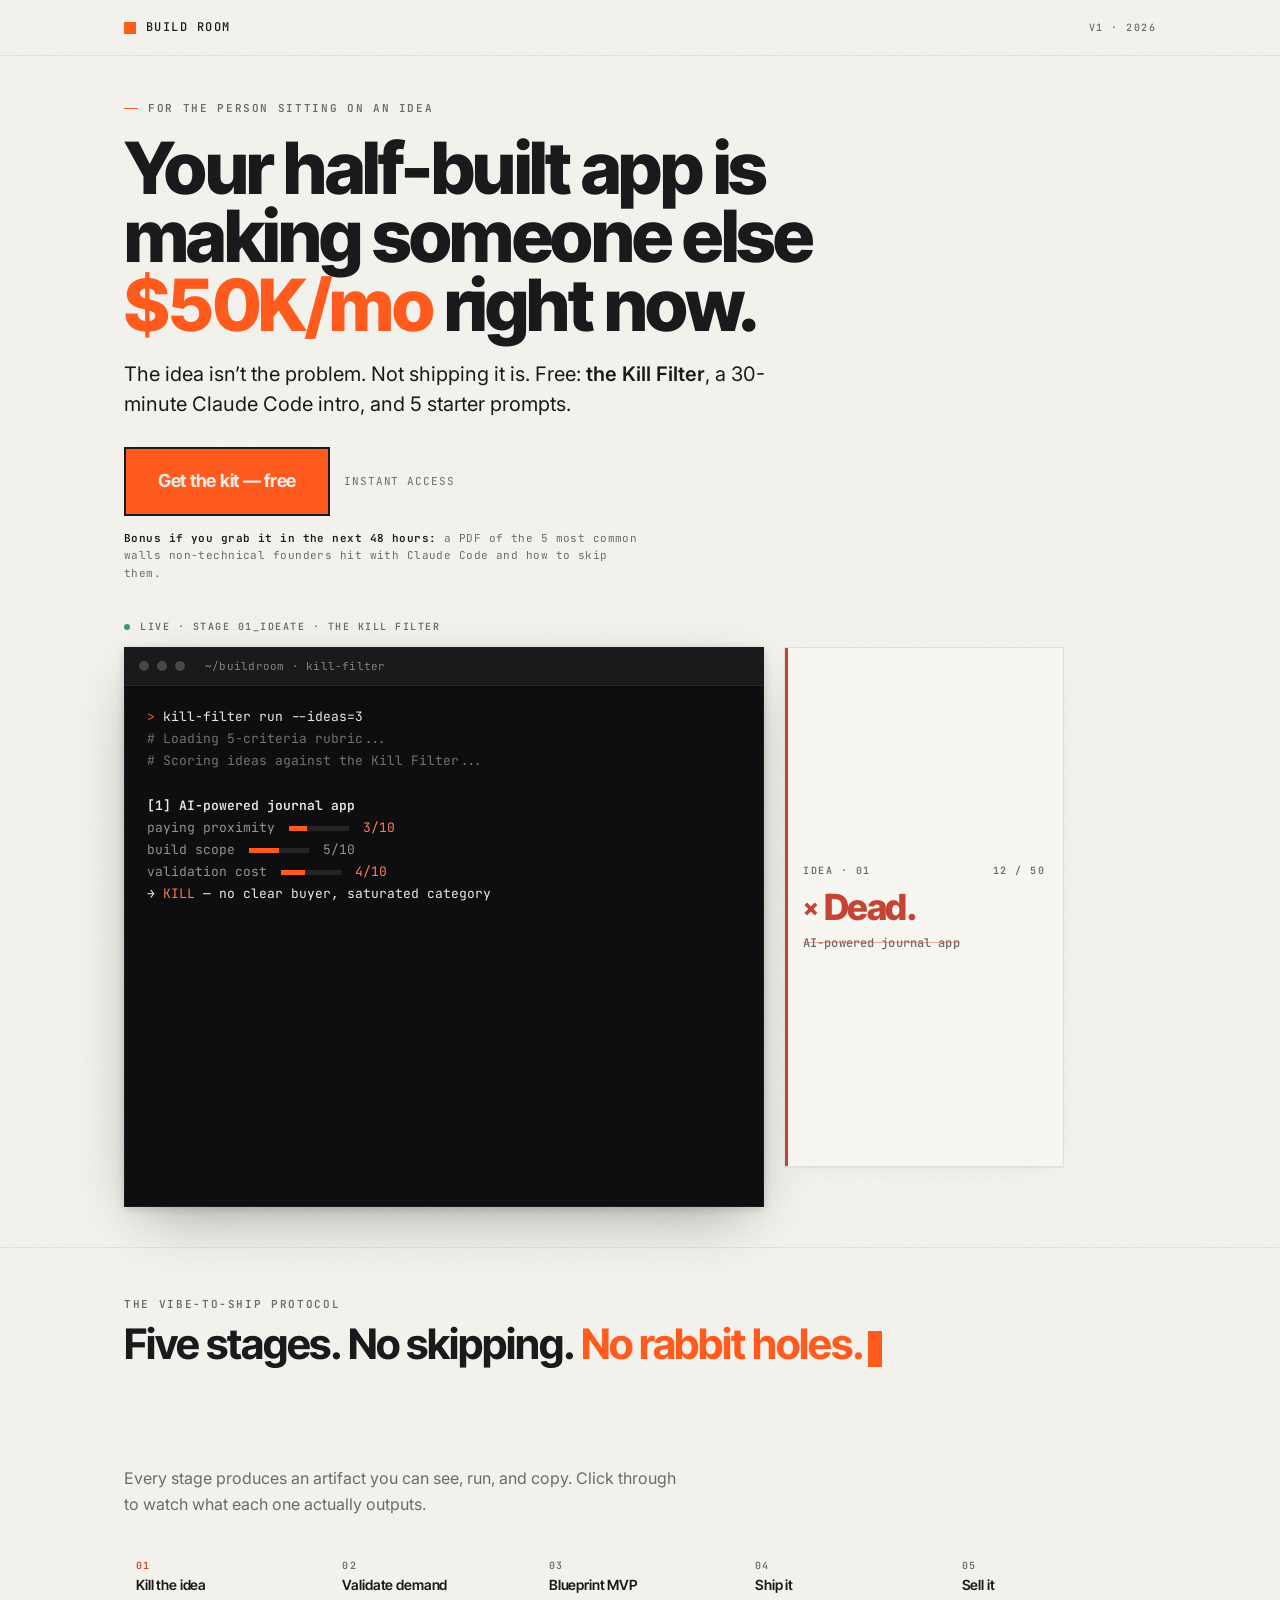
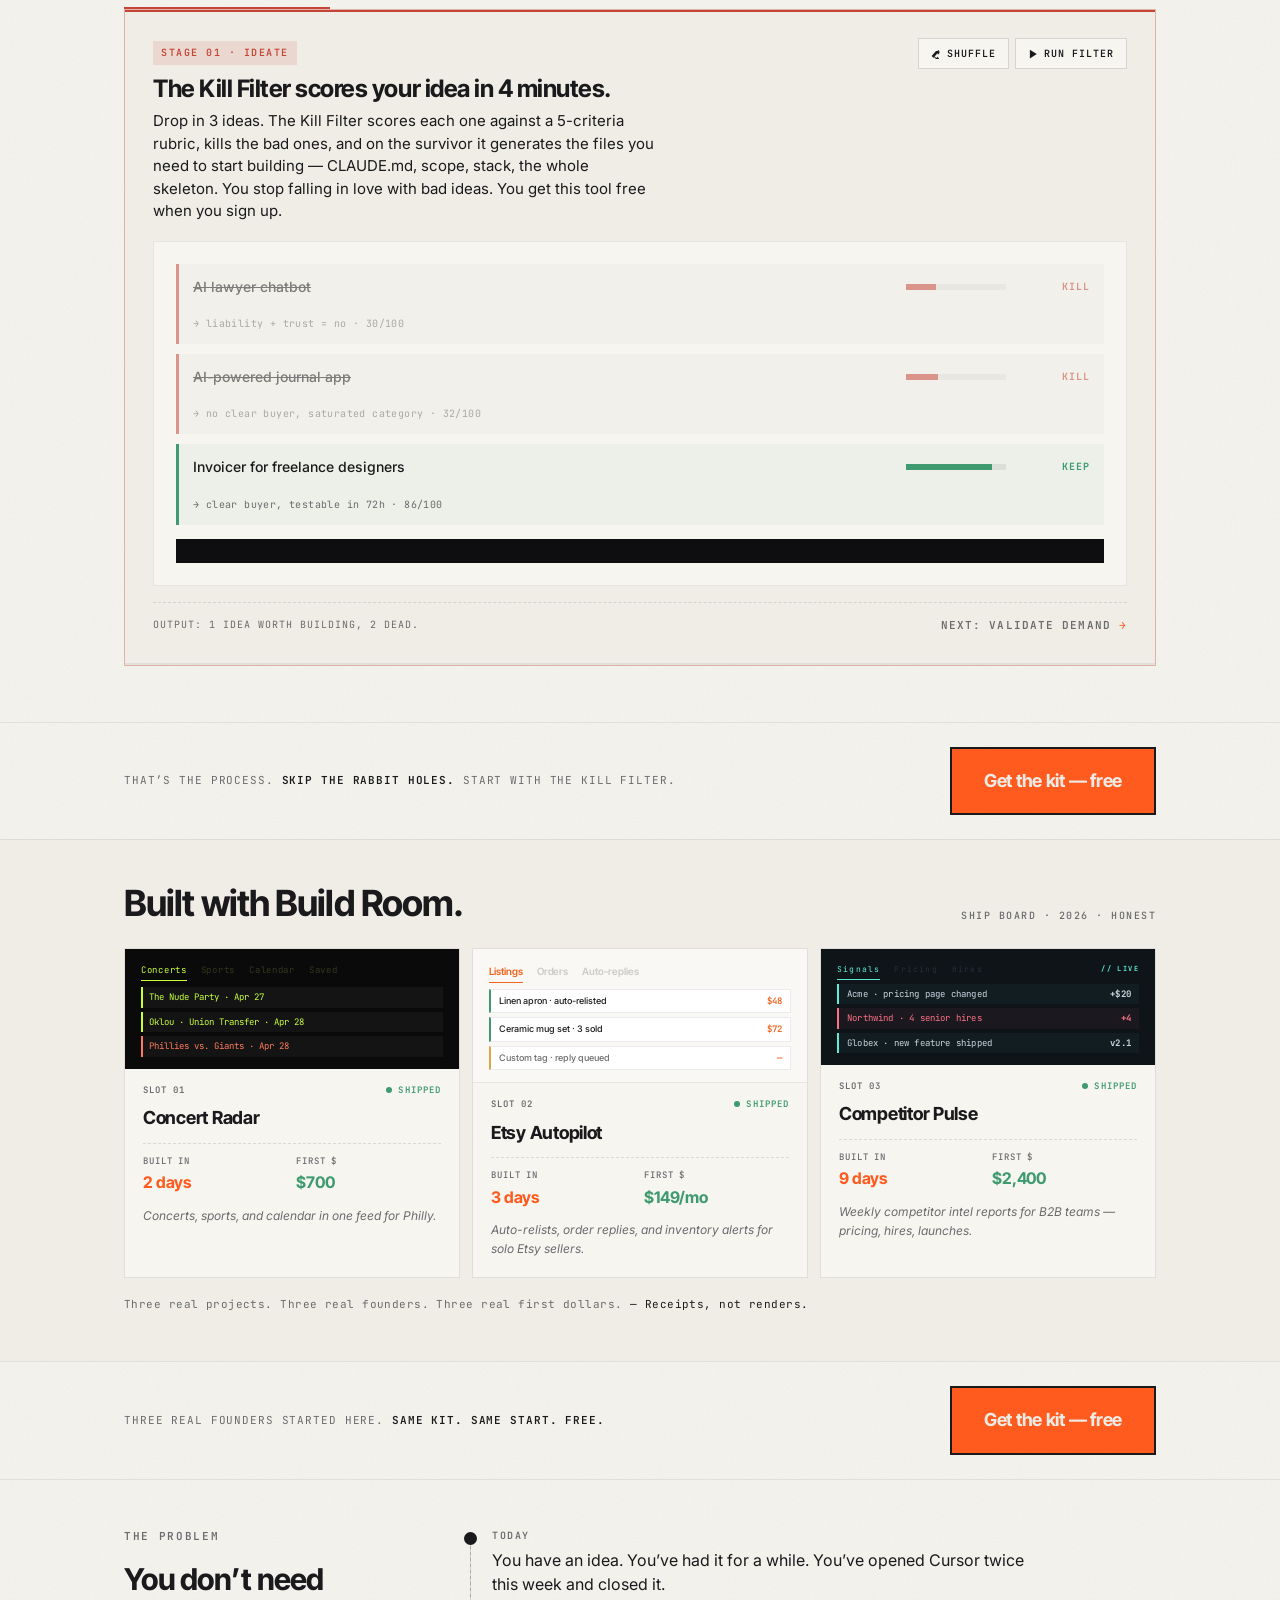
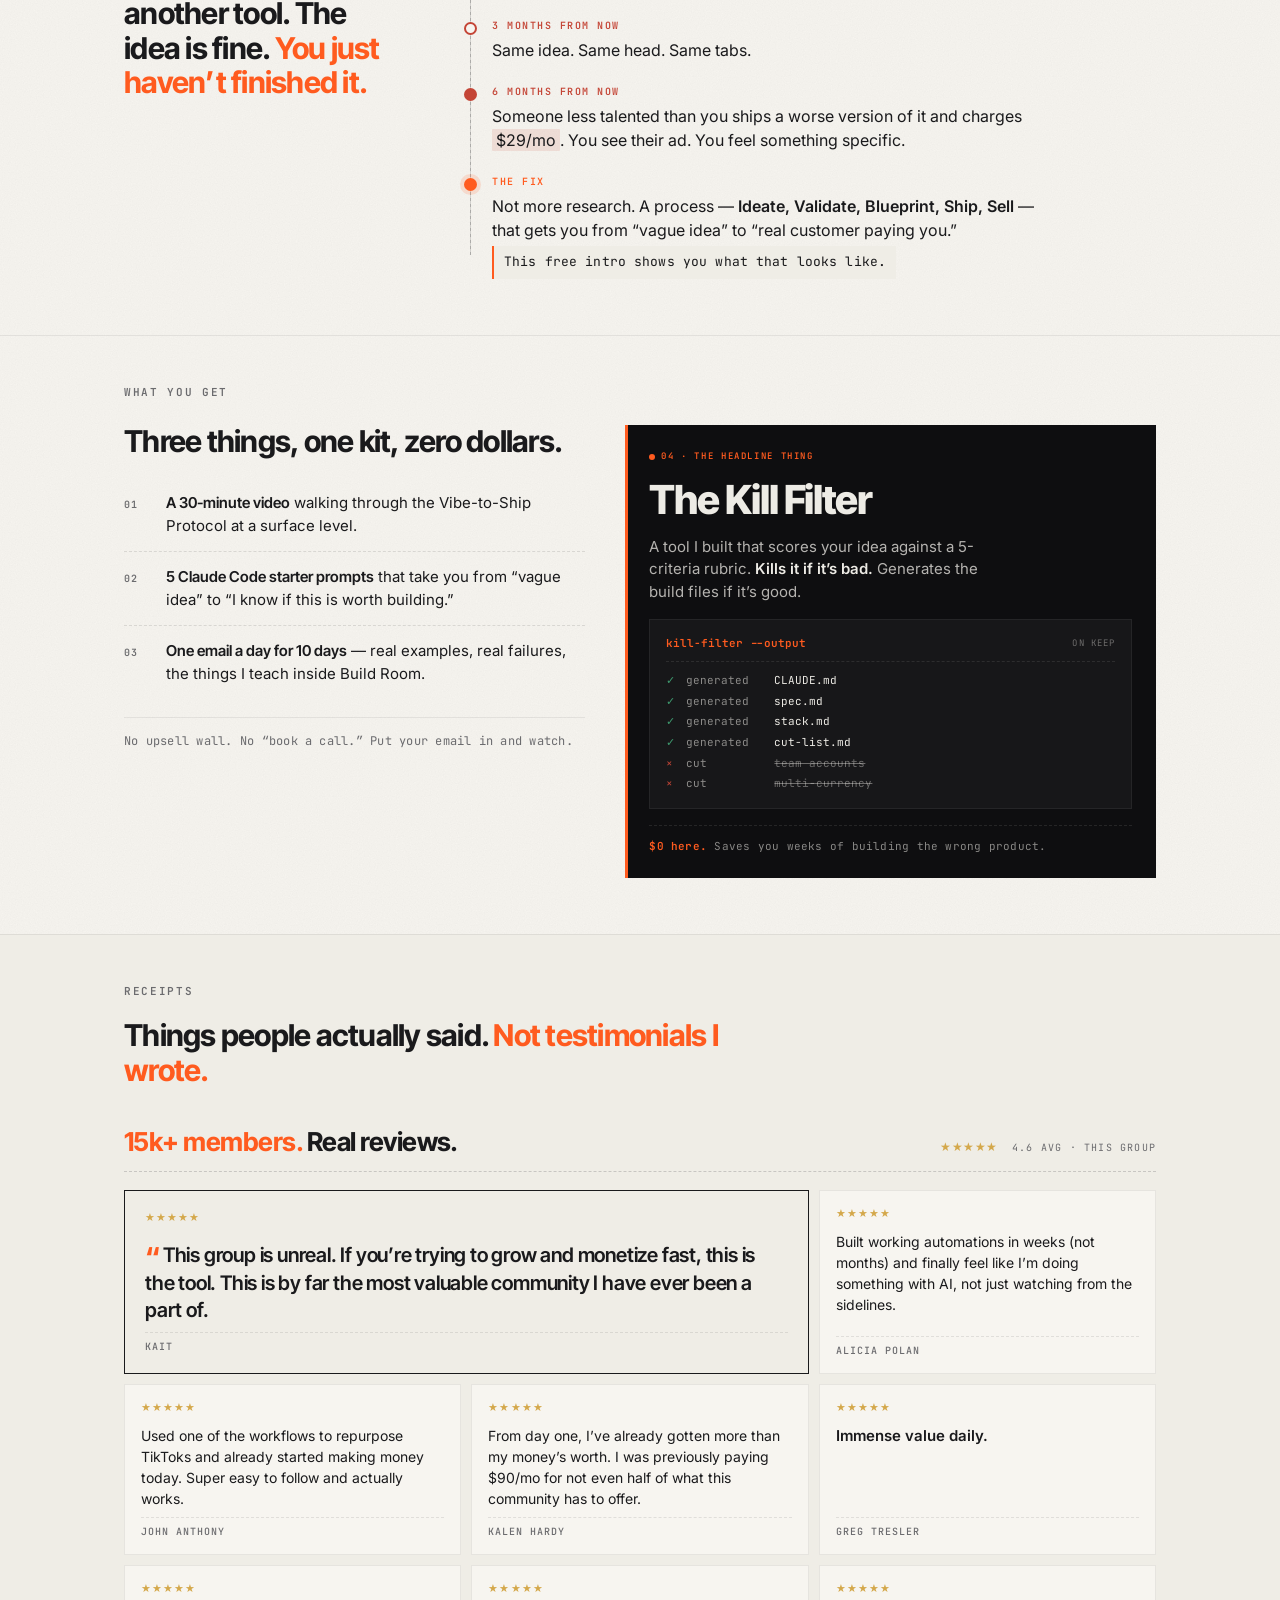
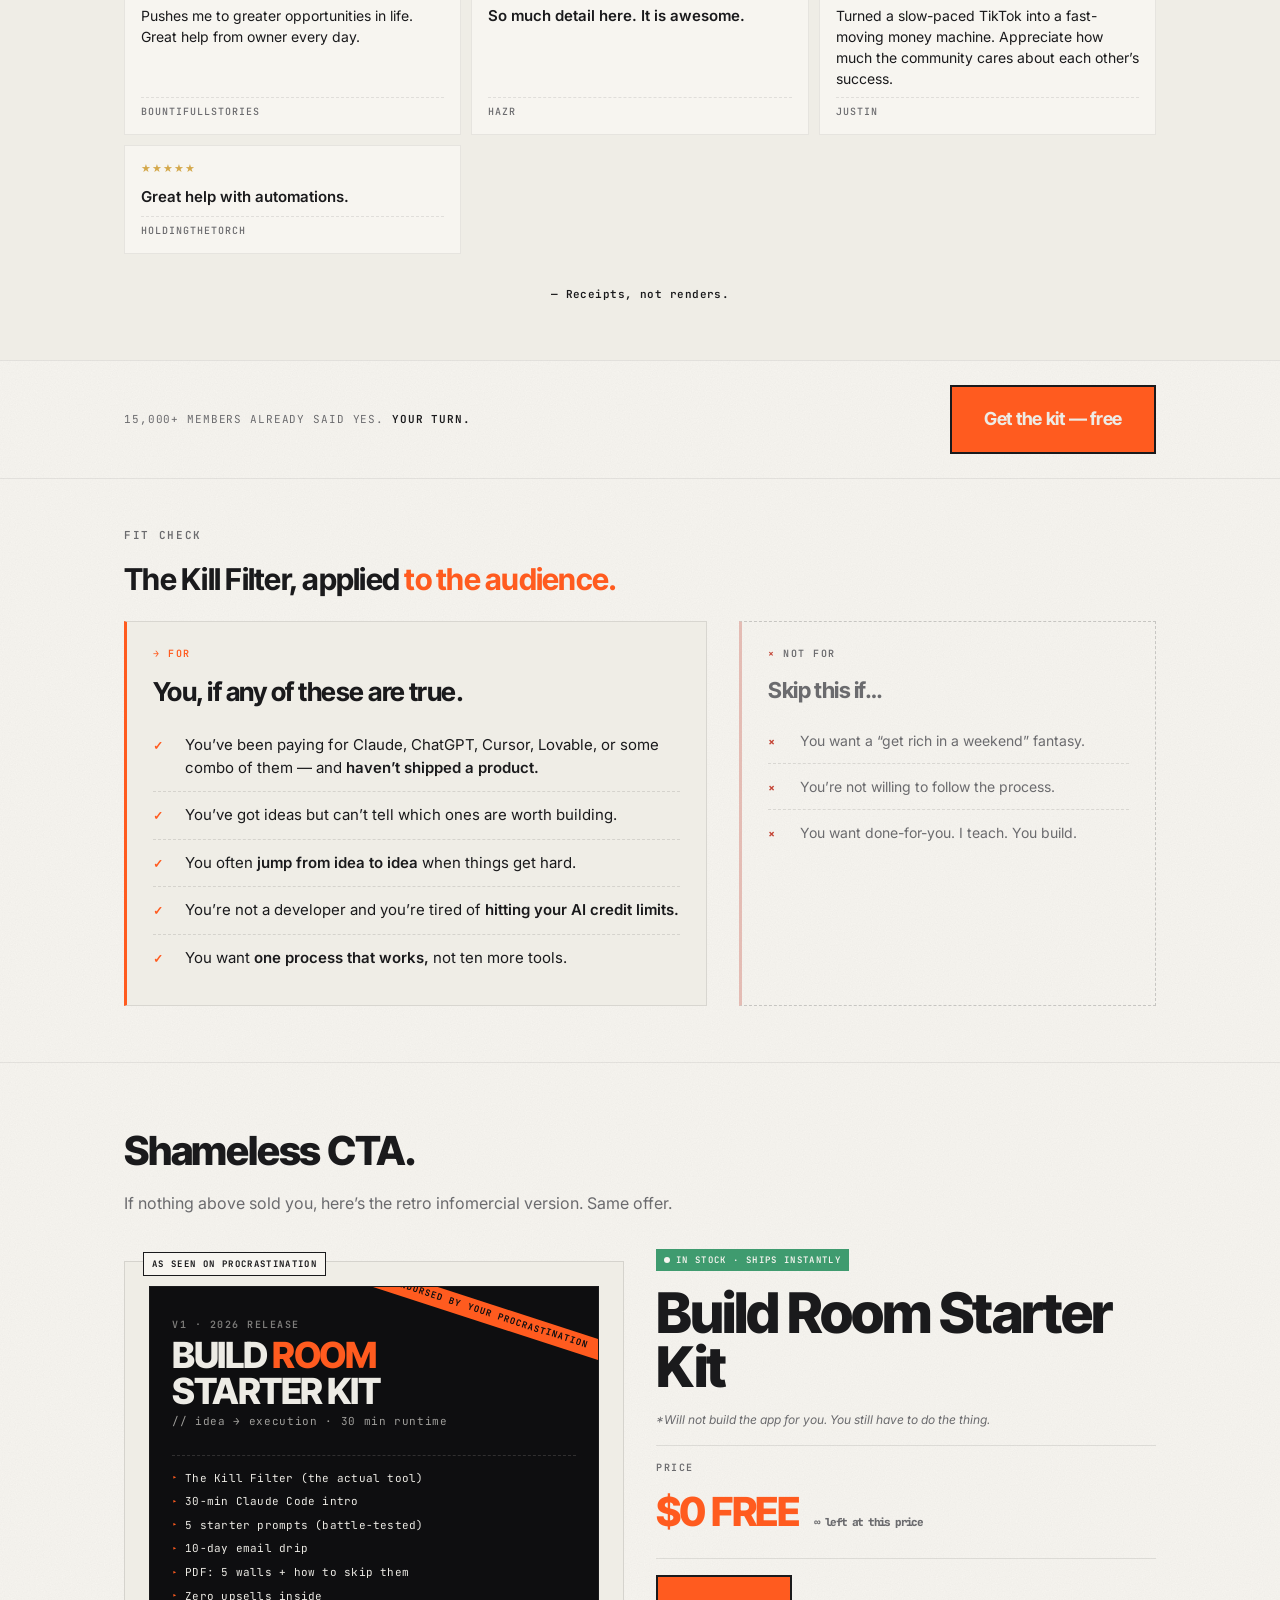
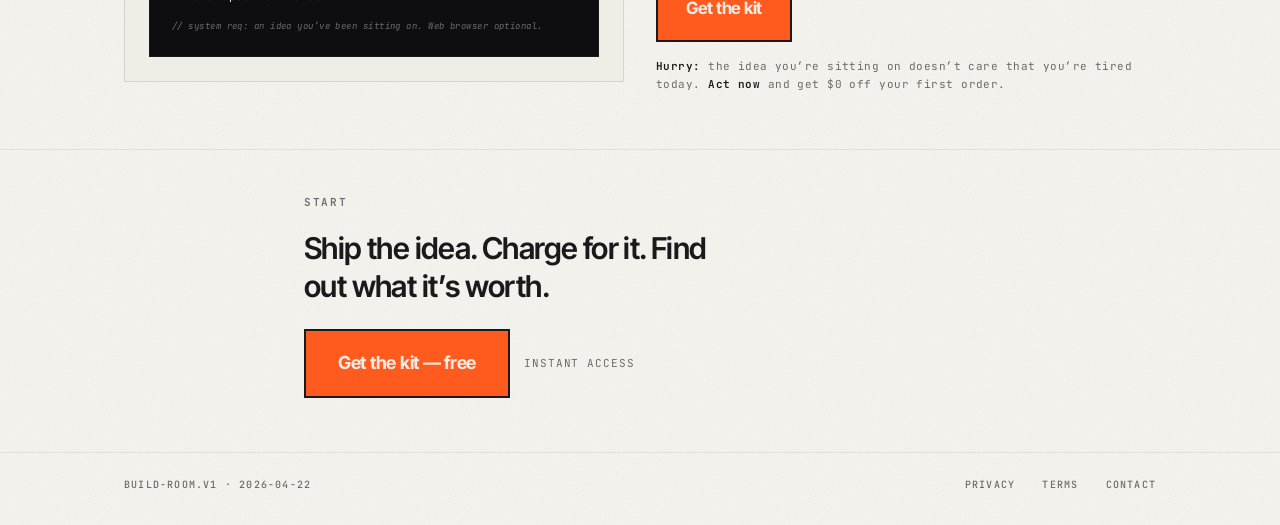
==== index.html @ db790e62 "Add 3 inline CTA strips between sections for mobile rest stops" ====
<!DOCTYPE html>
<html lang="en">
<head>
<meta charset="UTF-8">
<meta name="viewport" content="width=device-width, initial-scale=1.0">
<title>Build Room — Ship Your First Thing · Free Kill Filter + Claude Code Intro</title>
<meta name="description" content="The Kill Filter scores your idea, kills it if it's bad, or generates the files you need to build it. Plus a 30-min Claude Code intro and 5 starter prompts. Free.">
<link rel="canonical" href="https://buildroom.studio/">

<!-- Open Graph -->
<meta property="og:type" content="website">
<meta property="og:url" content="https://buildroom.studio/">
<meta property="og:site_name" content="Build Room">
<meta property="og:title" content="Your half-built app is making someone else $50K/mo right now.">
<meta property="og:description" content="Free: the Kill Filter, a 30-min Claude Code intro, and 5 starter prompts. Stop sitting on the idea. Ship it.">
<meta property="og:image" content="https://buildroom.studio/og-image.png">
<meta property="og:image:width" content="1200">
<meta property="og:image:height" content="630">
<meta property="og:image:alt" content="Build Room — Ship Your First Thing with Claude Code">

<!-- Twitter Card -->
<meta name="twitter:card" content="summary_large_image">
<meta name="twitter:title" content="Your half-built app is making someone else $50K/mo right now.">
<meta name="twitter:description" content="Free: the Kill Filter, a 30-min Claude Code intro, and 5 starter prompts.">
<meta name="twitter:image" content="https://buildroom.studio/og-image.png">

<!-- Structured Data -->
<script type="application/ld+json">
{
  "@context": "https://schema.org",
  "@graph": [
    {
      "@type": "Organization",
      "@id": "https://buildroom.studio/#organization",
      "name": "Build Room",
      "url": "https://buildroom.studio",
      "logo": "https://buildroom.studio/og-image.png",
      "description": "A workshop for non-technical founders learning to ship real products with Claude Code."
    },
    {
      "@type": "WebSite",
      "@id": "https://buildroom.studio/#website",
      "url": "https://buildroom.studio",
      "name": "Build Room",
      "publisher": { "@id": "https://buildroom.studio/#organization" }
    },
    {
      "@type": "Course",
      "name": "Ship Your First Thing",
      "description": "A free Claude Code intro, 5 starter prompts, and the Kill Filter — a tool that scores your idea or generates the build files for you.",
      "provider": { "@id": "https://buildroom.studio/#organization" },
      "url": "https://buildroom.studio/",
      "offers": {
        "@type": "Offer",
        "price": "0",
        "priceCurrency": "USD",
        "category": "Free",
        "availability": "https://schema.org/InStock"
      }
    }
  ]
}
</script>

<link rel="icon" type="image/svg+xml" href="/favicon.svg">

<link rel="preconnect" href="https://fonts.googleapis.com">
<link rel="preconnect" href="https://fonts.gstatic.com" crossorigin>
<link href="https://fonts.googleapis.com/css2?family=Inter+Tight:wght@400;500;600;700;800;900&family=JetBrains+Mono:wght@400;500;600;700&family=Inter:wght@400;500;600&display=swap" rel="stylesheet">

<!-- Microsoft Clarity -->
<script type="text/javascript">
    (function(c,l,a,r,i,t,y){
        c[a]=c[a]||function(){(c[a].q=c[a].q||[]).push(arguments)};
        t=l.createElement(r);t.async=1;t.src="https://www.clarity.ms/tag/"+i;
        y=l.getElementsByTagName(r)[0];y.parentNode.insertBefore(t,y);
    })(window, document, "clarity", "script", "wiagmtatnx");
</script>

<!-- PostHog -->
<script>
    !function(t,e){var o,n,p,r;e.__SV||(window.posthog=e,e._i=[],e.init=function(i,s,a){function g(t,e){var o=e.split(".");2==o.length&&(t=t[o[0]],e=o[1]),t[e]=function(){t.push([e].concat(Array.prototype.slice.call(arguments,0)))}}(p=t.createElement("script")).type="text/javascript",p.crossOrigin="anonymous",p.async=!0,p.src=s.api_host.replace(".i.posthog.com","-assets.i.posthog.com")+"/static/array.js",(r=t.getElementsByTagName("script")[0]).parentNode.insertBefore(p,r);var u=e;for(void 0!==a?u=e[a]=[]:a="posthog",u.people=u.people||[],u.toString=function(t){var e="posthog";return"posthog"!==a&&(e+="."+a),t||(e+=" (stub)"),e},u.people.toString=function(){return u.toString(1)+".people (stub)"},o="init capture register register_once register_for_session unregister unregister_for_session getFeatureFlag getFeatureFlagPayload isFeatureEnabled reloadFeatureFlags updateEarlyAccessFeatureEnrollment getEarlyAccessFeatures on onFeatureFlags onSessionId getSurveys getActiveMatchingSurveys renderSurvey canRenderSurvey getNextSurveyStep identify setPersonProperties group resetGroups setPersonPropertiesForFlags resetPersonPropertiesForFlags setGroupPropertiesForFlags resetGroupPropertiesForFlags reset opt_in_capturing opt_out_capturing has_opted_in_capturing has_opted_out_capturing clear_opt_in_out_capturing debug".split(" "),n=0;n<o.length;n++)g(u,o[n]);e._i.push([i,s,a])},e.__SV=1)}(document,window.posthog||[]);
    posthog.init('phc_nmQL6oyQogZJptA9vuvYktSSvL724NmfQfUu6Z9kmNsA', {
        api_host: 'https://us.i.posthog.com',
        person_profiles: 'identified_only',
    })
</script>

<!-- Vercel Web Analytics -->
<script>
    window.va = window.va || function () { (window.vaq = window.vaq || []).push(arguments); };
</script>
<script defer src="/_vercel/insights/script.js"></script>

<!-- CTA event tracking (PostHog named events) -->
<script defer src="/cta-tracking.js"></script>

<style>
:root {
  --paper: #F7F5F0;
  --paper-tape: #EFEDE6;
  --paper-deep: #E8E5DD;
  --graphite: #1A1A1C;
  --ink: #0E0E10;
  --ink-soft: #161618;
  --chalk: #EDEBE5;
  --pencil: #6B6B6E;
  --pencil-light: #A3A2A0;
  --signal: #FF5B1F;
  --signal-deep: #E04A15;
  --signal-tint: #FFE4D6;
  --shipped: #3F9B6F;
  --stuck: #D4A84B;
  --kill: #C44536;
  --font-display: 'Inter Tight', system-ui, sans-serif;
  --font-body: 'Inter', system-ui, sans-serif;
  --font-mono: 'JetBrains Mono', 'SFMono-Regular', Menlo, monospace;
}

*, *::before, *::after { box-sizing: border-box; margin: 0; padding: 0; }

html { scroll-behavior: smooth; }

body {
  font-family: var(--font-body);
  background-color: var(--paper);
  background-image: url("data:image/svg+xml;utf8,<svg xmlns='http://www.w3.org/2000/svg' width='180' height='180'><filter id='n'><feTurbulence type='fractalNoise' baseFrequency='0.85' numOctaves='2' stitchTiles='stitch'/><feColorMatrix values='0 0 0 0 0.06 0 0 0 0 0.06 0 0 0 0 0.06 0 0 0 0.045 0'/></filter><rect width='100%25' height='100%25' filter='url(%23n)'/></svg>");
  background-repeat: repeat;
  color: var(--graphite);
  line-height: 1.6;
  font-size: 16px;
  -webkit-font-smoothing: antialiased;
  -moz-osx-font-smoothing: grayscale;
}

/* ——— Layout ——— */
.container {
  max-width: 1080px;
  margin: 0 auto;
  padding: 0 24px;
}
.container-narrow {
  max-width: 720px;
  margin: 0 auto;
  padding: 0 24px;
}

/* ——— Nav ——— */
nav.top {
  border-bottom: 1px solid rgba(26,26,28,0.08);
  padding: 18px 0;
}
nav.top .container {
  display: flex;
  align-items: center;
  justify-content: space-between;
}
.wordmark {
  display: flex;
  align-items: center;
  gap: 10px;
  font-family: var(--font-mono);
  font-weight: 500;
  font-size: 12px;
  letter-spacing: 0.12em;
  text-transform: uppercase;
  color: var(--graphite);
  text-decoration: none;
}
.wordmark-mark {
  width: 12px;
  height: 12px;
  background: var(--signal);
  display: inline-block;
}
.nav-meta {
  font-family: var(--font-mono);
  font-size: 10px;
  font-weight: 500;
  letter-spacing: 0.15em;
  text-transform: uppercase;
  color: var(--pencil);
}

/* ——— Hero ——— */
.hero { padding: 44px 0 40px; }

.stage-strip {
  display: flex;
  align-items: center;
  flex-wrap: wrap;
  gap: 8px;
  margin-bottom: 28px;
  font-family: var(--font-mono);
  font-size: 10px;
  font-weight: 600;
  letter-spacing: 0.12em;
  text-transform: uppercase;
  color: var(--pencil);
}
.stage-strip .arrow { color: var(--signal); }
.stage-strip .stage { white-space: nowrap; }

h1.hero-headline {
  font-family: var(--font-display);
  font-weight: 800;
  font-size: clamp(40px, 7vw, 72px);
  line-height: 0.95;
  letter-spacing: -0.035em;
  color: var(--graphite);
  max-width: 18ch;
  margin-bottom: 20px;
}
h1.hero-headline .dollar {
  color: var(--signal);
  font-variant-numeric: tabular-nums;
}

.hero-eyebrow {
  font-family: var(--font-mono);
  font-size: 11px;
  font-weight: 600;
  letter-spacing: 0.15em;
  text-transform: uppercase;
  color: var(--pencil);
  margin-bottom: 16px;
  display: flex;
  align-items: center;
  gap: 10px;
}
.hero-eyebrow::before {
  content: "";
  width: 14px;
  height: 1px;
  background: var(--signal);
  display: inline-block;
}

.hero-sub {
  font-size: clamp(17px, 2vw, 20px);
  line-height: 1.5;
  color: var(--graphite);
  max-width: 52ch;
  margin-bottom: 28px;
}

/* ——— Form block ——— */
.form-block {
  background: var(--paper-tape);
  border: 1px solid rgba(26,26,28,0.08);
  padding: 22px;
  max-width: 520px;
  margin-bottom: 16px;
}
.form-label {
  font-family: var(--font-mono);
  font-size: 10px;
  font-weight: 600;
  letter-spacing: 0.15em;
  text-transform: uppercase;
  color: var(--pencil);
  margin-bottom: 12px;
  display: block;
}
.form-row { display: flex; gap: 8px; flex-wrap: wrap; }

input[type="email"] {
  flex: 1 1 240px;
  min-width: 0;
  font-family: var(--font-body);
  font-size: 15px;
  padding: 14px 16px;
  border: 1px solid rgba(26,26,28,0.15);
  background: var(--paper);
  color: var(--graphite);
  outline: none;
  transition: border-color 0.15s ease;
}
input[type="email"]::placeholder { color: var(--pencil-light); }
input[type="email"]:focus { border-color: var(--graphite); }

button.cta, a.cta {
  font-family: var(--font-display);
  font-weight: 600;
  font-size: 15px;
  letter-spacing: -0.01em;
  padding: 14px 24px;
  background: var(--signal);
  color: var(--chalk);
  border: none;
  cursor: pointer;
  text-decoration: none;
  display: inline-block;
  transition: background 0.15s ease, transform 0.1s ease, box-shadow 0.15s ease;
  white-space: nowrap;
}
button.cta:hover, a.cta:hover { background: var(--signal-deep); }
button.cta:active, a.cta:active { transform: translateY(1px); }

a.cta-large {
  font-size: 18px;
  font-weight: 700;
  padding: 18px 32px;
  border: 2px solid var(--graphite);
  letter-spacing: -0.015em;
}
a.cta-large:hover {
  background: var(--signal-deep);
  transform: translate(-1px, -1px);
  box-shadow: 3px 3px 0 var(--graphite);
}
a.cta-large:active {
  transform: translate(0, 0);
  box-shadow: none;
}

.hero-cta-wrap {
  display: flex;
  align-items: center;
  gap: 14px;
  flex-wrap: wrap;
  margin-bottom: 14px;
}
.cta-meta {
  font-family: var(--font-mono);
  font-size: 11px;
  letter-spacing: 0.08em;
  text-transform: uppercase;
  color: var(--pencil);
}

.form-bonus {
  font-family: var(--font-mono);
  font-size: 11px;
  letter-spacing: 0.04em;
  color: var(--pencil);
  max-width: 520px;
  line-height: 1.6;
}
.form-bonus strong { color: var(--graphite); font-weight: 600; }

/* ========================================================
   HERO TERMINAL
   ======================================================== */
.terminal-wrap { margin-top: 36px; max-width: 940px; }

.terminal-stage {
  display: grid;
  grid-template-columns: minmax(0, 1fr) 280px;
  gap: 20px;
  align-items: start;
}

@media (max-width: 640px) {
  .terminal-stage { grid-template-columns: 1fr; gap: 16px; }
}

.verdict-rail {
  display: flex;
  flex-direction: column;
  gap: 12px;
  padding-top: 0;
  position: relative;
  height: 520px;
}

@media (max-width: 640px) {
  .verdict-rail {
    flex-direction: row;
    justify-content: space-between;
    flex-wrap: wrap;
    gap: 8px;
    padding-top: 0;
    height: auto;
    /* Reserve full height so cards fading in don't push content below */
    min-height: 140px;
  }
}

.verdict-card {
  background: var(--paper);
  border: 1px solid rgba(26,26,28,0.1);
  padding: 18px 18px 16px;
  display: flex;
  flex-direction: column;
  gap: 10px;
  position: relative;
  opacity: 0;
  transform: translateX(20px);
  transition: opacity 0.5s cubic-bezier(0.2, 0.8, 0.2, 1), transform 0.5s cubic-bezier(0.2, 0.8, 0.2, 1);
  box-shadow: 0 1px 0 rgba(26,26,28,0.04), 0 8px 24px -16px rgba(26,26,28,0.15);
  flex: 1 1 0;
  min-height: 0;
  justify-content: center;
}

@media (max-width: 640px) {
  .verdict-card {
    flex: 1 1 calc(33.333% - 8px);
    min-width: 0;
    transform: translateY(12px);
    justify-content: flex-start;
  }
}

.verdict-card.visible {
  opacity: 1;
  transform: translateX(0);
}

@media (max-width: 640px) {
  .verdict-card.visible { transform: translateY(0); }
}

/* Small phones — stack verdict cards vertically so names don't wrap awkwardly */
@media (max-width: 480px) {
  .verdict-rail {
    flex-direction: column;
    flex-wrap: nowrap;
    gap: 8px;
    /* Reserve full stacked height so cards fading in don't push content below */
    min-height: 300px;
  }
  .verdict-card {
    flex: 0 0 auto;
    padding: 12px 14px;
    gap: 6px;
  }
  .verdict-card-stamp {
    font-size: 26px;
  }
  .verdict-card.keep .verdict-card-stamp {
    font-size: 28px;
  }
  .verdict-card-name {
    font-size: 11px;
  }
}

.verdict-card-meta {
  font-family: var(--font-mono);
  font-size: 10px;
  font-weight: 600;
  letter-spacing: 0.15em;
  text-transform: uppercase;
  color: var(--pencil);
  display: flex;
  justify-content: space-between;
  align-items: center;
}

.verdict-card-stamp {
  font-family: var(--font-display);
  font-weight: 800;
  font-size: 36px;
  line-height: 1;
  letter-spacing: -0.04em;
}

.verdict-card-stamp .arrow {
  display: inline-block;
  margin-right: 6px;
  font-size: 24px;
  vertical-align: middle;
  position: relative;
  top: -2px;
}

.verdict-card.kill .verdict-card-stamp { color: var(--kill); }
.verdict-card.keep .verdict-card-stamp { color: var(--shipped); }

.verdict-card-name {
  font-family: var(--font-mono);
  font-size: 12px;
  font-weight: 500;
  color: var(--graphite);
  letter-spacing: 0.01em;
  line-height: 1.4;
  word-wrap: break-word;
}

.verdict-card.kill .verdict-card-name {
  color: var(--pencil);
  text-decoration: line-through;
  text-decoration-color: rgba(196, 69, 54, 0.4);
}

.verdict-card-score {
  font-family: var(--font-mono);
  font-size: 10px;
  color: var(--pencil);
  letter-spacing: 0.05em;
}

/* Side accent bar — kill = red, keep = green */
.verdict-card::before {
  content: "";
  position: absolute;
  left: 0;
  top: 0;
  bottom: 0;
  width: 3px;
}
.verdict-card.kill::before { background: var(--kill); }
.verdict-card.keep::before { background: var(--shipped); }

/* Big stamp emphasis on the keep card */
.verdict-card.keep {
  background: var(--paper);
  border-color: rgba(63, 155, 111, 0.3);
}
.verdict-card.keep .verdict-card-stamp {
  font-size: 40px;
}

@media (prefers-reduced-motion: reduce) {
  .verdict-card { transition: opacity 0.2s ease; transform: none !important; }
}

.terminal-caption {
  font-family: var(--font-mono);
  font-size: 10px;
  font-weight: 600;
  letter-spacing: 0.15em;
  text-transform: uppercase;
  color: var(--pencil);
  margin-bottom: 12px;
  display: flex;
  align-items: center;
  gap: 10px;
}
.terminal-caption::before {
  content: "";
  width: 6px;
  height: 6px;
  background: var(--shipped);
  border-radius: 50%;
  animation: pulse 2s ease-in-out infinite;
}
@keyframes pulse {
  0%, 100% { opacity: 1; }
  50% { opacity: 0.4; }
}

.terminal {
  background: var(--ink);
  border: 1px solid rgba(255,255,255,0.06);
  box-shadow: 0 20px 60px -20px rgba(0,0,0,0.4), 0 2px 8px rgba(0,0,0,0.15);
  overflow: hidden;
  position: relative;
}
.terminal-chrome {
  background: #1a1a1d;
  border-bottom: 1px solid rgba(255,255,255,0.06);
  padding: 10px 14px;
  display: flex;
  align-items: center;
  gap: 8px;
}
.terminal-dot {
  width: 10px; height: 10px;
  border-radius: 50%;
  background: rgba(255,255,255,0.2);
}
.terminal-path {
  margin-left: 12px;
  font-family: var(--font-mono);
  font-size: 11px;
  color: rgba(237,235,229,0.5);
  letter-spacing: 0.02em;
}
.terminal-body {
  padding: 20px 22px 24px;
  font-family: var(--font-mono);
  font-size: 13px;
  line-height: 1.7;
  color: var(--chalk);
  min-height: 520px;
  max-height: 520px;
  overflow-y: auto;
  position: relative;
  scrollbar-width: thin;
  scrollbar-color: rgba(237,235,229,0.15) transparent;
}
.terminal-body::-webkit-scrollbar { width: 6px; }
.terminal-body::-webkit-scrollbar-track { background: transparent; }
.terminal-body::-webkit-scrollbar-thumb { background: rgba(237,235,229,0.15); }

.term-line { display: block; opacity: 0; }
.term-line.visible { opacity: 1; animation: type-in 0.4s ease-out forwards; }
@keyframes type-in {
  from { opacity: 0; transform: translateX(-4px); }
  to { opacity: 1; transform: translateX(0); }
}

.term-prompt { color: var(--signal); }
.term-user { color: var(--chalk); }
.term-comment { color: rgba(237,235,229,0.45); }
.term-kill { color: #ff7a5c; }
.term-shipped { color: var(--shipped); }
.term-dim { color: rgba(237,235,229,0.6); }
.term-bold { font-weight: 600; color: var(--chalk); }

.term-score-bar {
  display: inline-block;
  width: 60px;
  height: 5px;
  background: rgba(237,235,229,0.1);
  position: relative;
  margin: 0 6px;
  vertical-align: middle;
}
.term-score-fill {
  position: absolute; left: 0; top: 0; bottom: 0;
  background: var(--signal);
}

@media (prefers-reduced-motion: reduce) {
  .term-line { opacity: 1; animation: none; }
  .terminal-caption::before { animation: none; }
}

@media (max-width: 600px) {
  .terminal-body { font-size: 11px; padding: 16px 14px 18px; min-height: 480px; max-height: 480px; }
  .terminal-path { display: none; }
}

/* ========================================================
   FUNNEL CONSOLE — the main upgrade
   ======================================================== */
.console-section {
  padding: 48px 0 56px;
  border-top: 1px solid rgba(26,26,28,0.08);
}
.console-header {
  margin-bottom: 28px;
  display: flex;
  flex-direction: column;
  gap: 8px;
}
.console-eyebrow {
  font-family: var(--font-mono);
  font-size: 11px;
  font-weight: 600;
  letter-spacing: 0.15em;
  text-transform: uppercase;
  color: var(--pencil);
}
.console-title {
  font-family: var(--font-display);
  font-weight: 700;
  font-size: clamp(28px, 4vw, 42px);
  line-height: 1.05;
  letter-spacing: -0.025em;
  color: var(--graphite);
  max-width: 28ch;
  /* reserve space for up to 3 lines so rotating phrases don't cause layout shift */
  min-height: calc(1.05em * 3);
}
.console-sub {
  font-size: 16px;
  color: var(--pencil);
  max-width: 56ch;
  margin-top: 4px;
}

/* Rotating phrase in console title */
.rotator {
  display: inline-block;
  position: relative;
  color: var(--signal);
  white-space: nowrap;
}
.rotator-text {
  display: inline-block;
  transition: opacity 0.25s ease, transform 0.35s cubic-bezier(0.2, 0.8, 0.2, 1);
}
.rotator-text.fade-out {
  opacity: 0;
  transform: translateY(-6px);
}
.rotator-text.fade-in-prep {
  opacity: 0;
  transform: translateY(8px);
}
.rotator::after {
  content: "";
  display: inline-block;
  width: 0.5ch;
  height: 0.85em;
  background: var(--signal);
  margin-left: 4px;
  vertical-align: text-bottom;
  animation: rotator-blink 1.1s steps(2, start) infinite;
  position: relative;
  top: -0.05em;
}
@keyframes rotator-blink {
  to { visibility: hidden; }
}

@media (prefers-reduced-motion: reduce) {
  .rotator-text { transition: opacity 0.1s ease; transform: none !important; }
  .rotator::after { animation: none; }
}

/* Tabs */
.console-tabs {
  display: grid;
  grid-template-columns: repeat(5, 1fr);
  gap: 0;
  border-bottom: 1px solid rgba(26,26,28,0.12);
  margin-bottom: -1px;
}
@media (max-width: 720px) {
  .console-tabs { grid-template-columns: repeat(5, 1fr); }
  .console-tab { padding: 10px 4px; gap: 2px; }
  .console-tab-num { font-size: 9px; letter-spacing: 0.08em; }
  .console-tab-name { font-size: 11px; line-height: 1.2; letter-spacing: -0.005em; }
}
@media (max-width: 380px) {
  .console-tab { padding: 8px 2px; }
  .console-tab-name { font-size: 10px; }
}

.console-tab {
  background: transparent;
  border: none;
  border-bottom: 2px solid transparent;
  padding: 14px 12px 14px;
  cursor: pointer;
  text-align: left;
  font-family: var(--font-body);
  display: flex;
  flex-direction: column;
  gap: 4px;
  transition: background 0.2s ease, border-color 0.2s ease;
  position: relative;
  --stage-color: var(--signal);
}
.console-tab[data-stage="01"] { --stage-color: var(--kill); }
.console-tab[data-stage="02"] { --stage-color: var(--signal); }
.console-tab[data-stage="03"] { --stage-color: var(--stuck); }
.console-tab[data-stage="04"] { --stage-color: var(--shipped); }
.console-tab[data-stage="05"] { --stage-color: var(--graphite); }

.console-tab:hover { background: rgba(26,26,28,0.03); }
.console-tab-num {
  font-family: var(--font-mono);
  font-size: 10px;
  font-weight: 600;
  letter-spacing: 0.12em;
  color: var(--pencil);
  transition: color 0.2s ease;
}
.console-tab-name {
  font-family: var(--font-display);
  font-weight: 600;
  font-size: 14px;
  letter-spacing: -0.01em;
  color: var(--graphite);
}
.console-tab[aria-selected="true"] {
  border-bottom-color: var(--stage-color);
}
.console-tab[aria-selected="true"] .console-tab-num {
  color: var(--stage-color);
}

/* Auto-rotate progress bar */
.console-rotate-bar {
  position: absolute;
  left: 0;
  right: 0;
  bottom: 0;
  height: 2px;
  background: rgba(26,26,28,0.06);
  pointer-events: none;
  overflow: hidden;
}
.console-rotate-bar-fill {
  position: absolute;
  left: 0;
  top: 0;
  bottom: 0;
  width: 0%;
  background: var(--panel-color, var(--signal));
  transition: background 0.3s ease;
}
.console-rotate-bar.running .console-rotate-bar-fill {
  animation: rotate-fill 5s linear forwards;
}
.console-rotate-bar.paused .console-rotate-bar-fill {
  animation: none;
  width: 0;
  opacity: 0;
}
@keyframes rotate-fill {
  from { width: 0%; }
  to { width: 100%; }
}

/* Panel */
.console-panel-wrap {
  border: 1px solid rgba(26,26,28,0.12);
  background: var(--paper-tape);
  position: relative;
  min-height: 480px;
  --panel-color: var(--signal);
  transition: border-color 0.3s ease;
}

.console-panel-wrap[data-active-stage="01"] { --panel-color: var(--kill); border-color: rgba(196, 69, 54, 0.35); }
.console-panel-wrap[data-active-stage="02"] { --panel-color: var(--signal); border-color: rgba(255, 91, 31, 0.35); }
.console-panel-wrap[data-active-stage="03"] { --panel-color: var(--stuck); border-color: rgba(212, 168, 75, 0.45); }
.console-panel-wrap[data-active-stage="04"] { --panel-color: var(--shipped); border-color: rgba(63, 155, 111, 0.4); }
.console-panel-wrap[data-active-stage="05"] { --panel-color: var(--graphite); border-color: rgba(26, 26, 28, 0.5); }

/* Top accent bar that connects panel to active tab */
.console-panel-wrap::before {
  content: "";
  position: absolute;
  left: 0;
  top: 0;
  right: 0;
  height: 2px;
  background: var(--panel-color);
  opacity: 0;
  transition: opacity 0.3s ease, background 0.3s ease;
}
.console-panel-wrap[data-active-stage]::before { opacity: 1; }

.console-panel {
  display: none;
  padding: 28px 28px 32px;
  animation: panel-in 0.4s ease-out;
}
.console-panel.active { display: block; }

@keyframes panel-in {
  from { opacity: 0; transform: translateY(6px); }
  to { opacity: 1; transform: translateY(0); }
}

.panel-head {
  display: flex;
  justify-content: space-between;
  align-items: flex-start;
  gap: 16px;
  flex-wrap: wrap;
  margin-bottom: 18px;
}
.panel-head-left { flex: 1 1 320px; min-width: 0; }
.panel-stage-tag {
  display: inline-block;
  font-family: var(--font-mono);
  font-size: 10px;
  font-weight: 600;
  letter-spacing: 0.15em;
  text-transform: uppercase;
  color: var(--panel-color, var(--signal));
  background: rgba(255, 91, 31, 0.1);
  padding: 4px 8px;
  margin-bottom: 10px;
  transition: color 0.3s ease, background 0.3s ease;
}
.console-panel-wrap[data-active-stage="01"] .panel-stage-tag { background: rgba(196, 69, 54, 0.12); }
.console-panel-wrap[data-active-stage="02"] .panel-stage-tag { background: rgba(255, 91, 31, 0.12); }
.console-panel-wrap[data-active-stage="03"] .panel-stage-tag { background: rgba(212, 168, 75, 0.18); }
.console-panel-wrap[data-active-stage="04"] .panel-stage-tag { background: rgba(63, 155, 111, 0.12); }
.console-panel-wrap[data-active-stage="05"] .panel-stage-tag { background: rgba(26, 26, 28, 0.08); }
.panel-title {
  font-family: var(--font-display);
  font-weight: 700;
  font-size: 24px;
  line-height: 1.2;
  letter-spacing: -0.02em;
  color: var(--graphite);
  margin-bottom: 6px;
}
.panel-desc {
  font-size: 15px;
  color: var(--graphite);
  max-width: 56ch;
  line-height: 1.5;
}

.panel-controls {
  display: flex;
  gap: 6px;
  flex-shrink: 0;
}
.panel-control {
  font-family: var(--font-mono);
  font-size: 10px;
  font-weight: 600;
  letter-spacing: 0.1em;
  text-transform: uppercase;
  background: var(--paper);
  border: 1px solid rgba(26,26,28,0.15);
  color: var(--graphite);
  padding: 8px 12px;
  cursor: pointer;
  transition: all 0.15s ease;
  display: inline-flex;
  align-items: center;
  gap: 6px;
}
.panel-control:hover { border-color: var(--graphite); background: var(--paper-deep); }
.panel-control:active { transform: translateY(1px); }
.panel-control svg { width: 10px; height: 10px; }

.panel-body {
  background: var(--paper);
  border: 1px solid rgba(26,26,28,0.08);
  padding: 22px;
  min-height: 280px;
}

.panel-foot {
  margin-top: 14px;
  display: flex;
  justify-content: space-between;
  align-items: center;
  gap: 12px;
  flex-wrap: wrap;
  font-family: var(--font-mono);
  font-size: 10px;
  letter-spacing: 0.1em;
  text-transform: uppercase;
  color: var(--pencil);
}

/* ===== Stage 01 — Kill the idea ===== */
.kill-list {
  display: flex;
  flex-direction: column;
  gap: 10px;
}
.kill-row {
  display: grid;
  grid-template-columns: 1fr 100px 70px;
  align-items: center;
  gap: 14px;
  padding: 12px 14px;
  background: var(--paper-tape);
  border-left: 3px solid transparent;
  font-size: 14px;
  transition: all 0.3s ease;
}
.kill-row.kill-row-killed {
  border-left-color: var(--kill);
  opacity: 0.55;
}
.kill-row.kill-row-killed .kill-row-name { text-decoration: line-through; }
.kill-row.kill-row-kept {
  border-left-color: var(--shipped);
  background: rgba(63, 155, 111, 0.06);
}
.kill-row-name { font-weight: 500; color: var(--graphite); min-width: 0; overflow: hidden; text-overflow: ellipsis; white-space: nowrap; }
.kill-row-bar {
  height: 6px;
  background: rgba(26,26,28,0.08);
  position: relative;
}
.kill-row-bar-fill {
  position: absolute; left: 0; top: 0; bottom: 0;
  background: var(--signal);
  transition: width 0.6s ease;
}
.kill-row-killed .kill-row-bar-fill { background: var(--kill); }
.kill-row-kept .kill-row-bar-fill { background: var(--shipped); }
.kill-row-verdict {
  font-family: var(--font-mono);
  font-size: 10px;
  font-weight: 700;
  letter-spacing: 0.1em;
  text-align: right;
}
.kill-row-killed .kill-row-verdict { color: var(--kill); }
.kill-row-kept .kill-row-verdict { color: var(--shipped); }
.kill-summary {
  margin-top: 14px;
  padding: 12px 14px;
  background: var(--ink);
  color: var(--chalk);
  font-family: var(--font-mono);
  font-size: 12px;
  line-height: 1.6;
}
.kill-summary .signal { color: var(--signal); }

/* ===== Stage 02 — Validate ===== */
.validate-grid {
  display: grid;
  grid-template-columns: 1fr 1fr;
  gap: 16px;
}
@media (max-width: 600px) {
  .validate-grid { grid-template-columns: 1fr; }
}
.validate-card {
  background: var(--paper-tape);
  border: 1px solid rgba(26,26,28,0.08);
  padding: 16px;
}
.validate-card-label {
  font-family: var(--font-mono);
  font-size: 9px;
  font-weight: 600;
  letter-spacing: 0.15em;
  text-transform: uppercase;
  color: var(--pencil);
  margin-bottom: 10px;
}
.validate-num {
  font-family: var(--font-display);
  font-weight: 700;
  font-size: 32px;
  line-height: 1;
  letter-spacing: -0.03em;
  color: var(--graphite);
  margin-bottom: 4px;
  font-variant-numeric: tabular-nums;
}
.validate-num.shipped { color: var(--shipped); }
.validate-num.signal { color: var(--signal); }
.validate-num.kill { color: var(--kill); }
.validate-sub {
  font-size: 12px;
  color: var(--pencil);
}
.validate-bar-wrap {
  margin-top: 10px;
  height: 6px;
  background: rgba(26,26,28,0.08);
  position: relative;
  overflow: hidden;
}
.validate-bar-fill {
  position: absolute; left: 0; top: 0; bottom: 0;
  background: var(--signal);
}
.validate-verdict {
  margin-top: 14px;
  padding: 14px;
  background: var(--ink);
  color: var(--chalk);
  font-family: var(--font-mono);
  font-size: 12px;
  line-height: 1.7;
}
.validate-verdict .label {
  color: var(--pencil-light);
  font-size: 9px;
  letter-spacing: 0.15em;
  text-transform: uppercase;
  display: block;
  margin-bottom: 6px;
}
.validate-verdict .kill-text { color: #ff7a5c; font-weight: 600; }
.validate-verdict .ship-text { color: var(--shipped); font-weight: 600; }

/* ===== Stage 03 — Blueprint ===== */
.blueprint-doc {
  background: var(--ink);
  color: var(--chalk);
  padding: 18px 20px;
  font-family: var(--font-mono);
  font-size: 12px;
  line-height: 1.7;
  letter-spacing: 0.01em;
}
.blueprint-doc-head {
  display: flex;
  justify-content: space-between;
  align-items: center;
  margin-bottom: 14px;
  padding-bottom: 10px;
  border-bottom: 1px dashed rgba(237,235,229,0.15);
}
.blueprint-fname {
  color: var(--signal);
  font-weight: 600;
  font-size: 13px;
}
.blueprint-meta {
  color: rgba(237,235,229,0.4);
  font-size: 10px;
  letter-spacing: 0.1em;
  text-transform: uppercase;
}
.blueprint-section { margin-bottom: 12px; }
.blueprint-section:last-child { margin-bottom: 0; }
.blueprint-section-label {
  color: var(--pencil-light);
  font-size: 10px;
  letter-spacing: 0.15em;
  text-transform: uppercase;
  margin-bottom: 4px;
}
.blueprint-section ul { list-style: none; }
.blueprint-section li {
  padding: 2px 0;
  display: flex;
  gap: 10px;
  align-items: baseline;
}
.blueprint-section li::before {
  content: "·";
  color: rgba(237,235,229,0.3);
  width: 8px;
  flex-shrink: 0;
}
.blueprint-must li::before { content: "✓"; color: var(--shipped); }
.blueprint-cut li::before { content: "✗"; color: var(--kill); }
.blueprint-cut li { color: rgba(237,235,229,0.45); text-decoration: line-through; }
.blueprint-later li::before { content: "○"; color: var(--stuck); }

/* ===== Stage 04 — Ship ===== */
.ship-grid {
  display: grid;
  grid-template-columns: 1fr;
  gap: 14px;
}
.ship-row {
  display: grid;
  grid-template-columns: 90px 1fr auto;
  gap: 14px;
  padding: 12px 14px;
  background: var(--paper-tape);
  border-left: 3px solid var(--shipped);
  align-items: center;
  font-family: var(--font-mono);
  font-size: 12px;
}
.ship-row.pending { border-left-color: var(--stuck); opacity: 0.7; }
.ship-row.failing { border-left-color: var(--kill); }
.ship-row-hash { color: var(--signal); font-weight: 600; }
.ship-row-msg { color: var(--graphite); min-width: 0; overflow: hidden; text-overflow: ellipsis; white-space: nowrap; }
.ship-row-status {
  font-size: 10px;
  font-weight: 700;
  letter-spacing: 0.1em;
  text-transform: uppercase;
  text-align: right;
}
.ship-row .ship-status-ok { color: var(--shipped); }
.ship-row .ship-status-pending { color: var(--stuck); }
.ship-row .ship-status-fail { color: var(--kill); }

.deploy-bar {
  margin-top: 14px;
  background: var(--ink);
  color: var(--chalk);
  padding: 12px 14px;
  font-family: var(--font-mono);
  font-size: 12px;
  display: flex;
  justify-content: space-between;
  align-items: center;
  flex-wrap: wrap;
  gap: 10px;
}
.deploy-bar-left { display: flex; align-items: center; gap: 10px; }
.deploy-dot {
  width: 8px; height: 8px; border-radius: 50%;
  background: var(--shipped);
  animation: pulse 2s ease-in-out infinite;
}
.deploy-bar-url { color: var(--signal); }
.deploy-bar-time { color: rgba(237,235,229,0.5); font-size: 10px; letter-spacing: 0.1em; text-transform: uppercase; }

/* ===== Stage 05 — Sell ===== */
.sell-grid {
  display: grid;
  grid-template-columns: 1.2fr 1fr;
  gap: 16px;
}
@media (max-width: 600px) {
  .sell-grid { grid-template-columns: 1fr; }
}
.sell-stripe {
  background: var(--ink);
  color: var(--chalk);
  padding: 16px 18px;
  font-family: var(--font-mono);
  font-size: 12px;
}
.sell-stripe-head {
  display: flex;
  justify-content: space-between;
  margin-bottom: 12px;
  padding-bottom: 10px;
  border-bottom: 1px dashed rgba(237,235,229,0.12);
}
.sell-stripe-label {
  color: rgba(237,235,229,0.5);
  font-size: 10px;
  letter-spacing: 0.15em;
  text-transform: uppercase;
}
.sell-stripe-total { color: var(--shipped); font-weight: 700; }
.sell-payment {
  display: grid;
  grid-template-columns: 70px 1fr auto;
  gap: 12px;
  padding: 6px 0;
  align-items: baseline;
  border-bottom: 1px dashed rgba(237,235,229,0.08);
}
.sell-payment:last-child { border-bottom: none; }
.sell-payment-time { color: rgba(237,235,229,0.45); font-size: 10px; }
.sell-payment-id { color: var(--chalk); font-size: 11px; overflow: hidden; text-overflow: ellipsis; white-space: nowrap; min-width: 0; }
.sell-payment-amt { color: var(--shipped); font-weight: 600; }

.sell-replies {
  display: flex;
  flex-direction: column;
  gap: 8px;
}
.sell-reply {
  background: var(--paper-tape);
  border: 1px solid rgba(26,26,28,0.08);
  padding: 12px 14px;
  font-size: 12px;
  line-height: 1.5;
}
.sell-reply-from {
  font-family: var(--font-mono);
  font-size: 10px;
  color: var(--pencil);
  letter-spacing: 0.1em;
  text-transform: uppercase;
  margin-bottom: 4px;
}
.sell-reply-text { color: var(--graphite); }

/* Footer of panel */
.panel-cta-row {
  margin-top: 16px;
  padding-top: 14px;
  border-top: 1px dashed rgba(26,26,28,0.12);
  display: flex;
  justify-content: space-between;
  align-items: center;
  flex-wrap: wrap;
  gap: 12px;
}
.panel-next-stage {
  font-family: var(--font-mono);
  font-size: 11px;
  font-weight: 600;
  letter-spacing: 0.1em;
  text-transform: uppercase;
  color: var(--pencil);
  background: transparent;
  border: none;
  cursor: pointer;
  padding: 0;
  display: inline-flex;
  align-items: center;
  gap: 8px;
  transition: color 0.15s ease;
}
.panel-next-stage:hover { color: var(--signal); }
.panel-next-stage .arrow { color: var(--signal); }

/* ——— Body sections ——— */
section.body-section {
  padding: 32px 0;
  border-top: 1px solid rgba(26,26,28,0.08);
}

h2.section-label {
  font-family: var(--font-mono);
  font-size: 11px;
  font-weight: 600;
  letter-spacing: 0.15em;
  text-transform: uppercase;
  color: var(--pencil);
  margin-bottom: 18px;
}

.section-lead {
  font-family: var(--font-display);
  font-weight: 600;
  font-size: clamp(22px, 3vw, 30px);
  line-height: 1.25;
  letter-spacing: -0.02em;
  color: var(--graphite);
  max-width: 36ch;
  margin-bottom: 20px;
}

.section-body p {
  font-size: 17px;
  line-height: 1.6;
  color: var(--graphite);
  margin-bottom: 16px;
  max-width: 62ch;
}
.section-body p:last-child { margin-bottom: 0; }

/* ——— Get list ——— */
.get-list { list-style: none; margin: 20px 0; }
.get-list li {
  display: grid;
  grid-template-columns: 32px 1fr;
  gap: 16px;
  padding: 12px 0;
  border-bottom: 1px dashed rgba(26,26,28,0.12);
  align-items: baseline;
}
.get-list li:last-child { border-bottom: none; }
.get-list .num {
  font-family: var(--font-mono);
  font-size: 10px;
  font-weight: 600;
  letter-spacing: 0.1em;
  color: var(--pencil);
  padding-top: 4px;
}
.get-list .item { font-size: 16px; line-height: 1.5; color: var(--graphite); }
.get-list .item strong { font-weight: 600; font-family: var(--font-display); }

/* ========================================================
   PROBLEM TIMELINE — vertical timeline of "the next 6 months"
   ======================================================== */
.problem-section {
  padding: 48px 0 56px;
  border-top: 1px solid rgba(26,26,28,0.08);
}
.problem-grid {
  display: grid;
  grid-template-columns: 280px 1fr;
  gap: 60px;
  align-items: start;
}
@media (max-width: 800px) {
  .problem-grid { grid-template-columns: 1fr; gap: 32px; }
}

.problem-lead {
  font-family: var(--font-display);
  font-weight: 700;
  font-size: clamp(22px, 2.6vw, 30px);
  line-height: 1.15;
  letter-spacing: -0.025em;
  color: var(--graphite);
}
.problem-lead .strike {
  text-decoration: line-through;
  text-decoration-color: var(--kill);
  text-decoration-thickness: 2px;
  color: var(--pencil);
}
.problem-lead .signal { color: var(--signal); }

.timeline {
  position: relative;
  padding-left: 28px;
}
.timeline::before {
  content: "";
  position: absolute;
  left: 6px;
  top: 6px;
  bottom: 24px;
  width: 1px;
  background: rgba(26,26,28,0.15);
  background-image: linear-gradient(to bottom, rgba(26,26,28,0.2) 50%, transparent 50%);
  background-size: 1px 6px;
}

.timeline-item {
  position: relative;
  padding: 0 0 22px 0;
}
.timeline-item:last-child { padding-bottom: 0; }

.timeline-marker {
  position: absolute;
  left: -28px;
  top: 4px;
  width: 13px;
  height: 13px;
  border-radius: 50%;
  background: var(--paper);
  border: 2px solid var(--pencil);
}
.timeline-item.now .timeline-marker {
  border-color: var(--graphite);
  background: var(--graphite);
}
.timeline-item.bad .timeline-marker {
  border-color: var(--kill);
}
.timeline-item.bad.peak .timeline-marker {
  background: var(--kill);
  border-color: var(--kill);
}
.timeline-item.good .timeline-marker {
  border-color: var(--signal);
  background: var(--signal);
  box-shadow: 0 0 0 4px rgba(255, 91, 31, 0.15);
}

.timeline-when {
  font-family: var(--font-mono);
  font-size: 10px;
  font-weight: 600;
  letter-spacing: 0.15em;
  text-transform: uppercase;
  color: var(--pencil);
  margin-bottom: 4px;
}
.timeline-item.bad .timeline-when { color: var(--kill); }
.timeline-item.good .timeline-when { color: var(--signal); }

.timeline-text {
  font-size: 16px;
  line-height: 1.5;
  color: var(--graphite);
  max-width: 56ch;
}
.timeline-text strong { font-weight: 600; }
.timeline-text em {
  font-style: normal;
  background: rgba(196, 69, 54, 0.12);
  padding: 1px 4px;
  border-radius: 1px;
}

.timeline-tape {
  display: inline-block;
  margin-top: 4px;
  padding: 6px 10px;
  background: var(--paper-tape);
  border-left: 2px solid var(--signal);
  font-family: var(--font-mono);
  font-size: 13px;
  color: var(--graphite);
  letter-spacing: 0.01em;
}

/* ========================================================
   KIT — asymmetric "What you get" with Kill Filter as hero
   ======================================================== */
.kit-section {
  padding: 48px 0 56px;
  border-top: 1px solid rgba(26,26,28,0.08);
}
.kit-grid {
  display: grid;
  grid-template-columns: 1fr 1.15fr;
  gap: 40px;
  align-items: stretch;
}
@media (max-width: 800px) {
  .kit-grid { grid-template-columns: 1fr; gap: 28px; }
}

.kit-list-col h3 {
  font-family: var(--font-display);
  font-weight: 700;
  font-size: clamp(22px, 2.6vw, 30px);
  line-height: 1.1;
  letter-spacing: -0.025em;
  color: var(--graphite);
  margin-bottom: 20px;
  max-width: 22ch;
}

.kit-items {
  list-style: none;
  display: flex;
  flex-direction: column;
}
.kit-item {
  display: grid;
  grid-template-columns: 28px 1fr;
  gap: 14px;
  padding: 14px 0;
  border-bottom: 1px dashed rgba(26,26,28,0.12);
  align-items: baseline;
}
.kit-item:last-child { border-bottom: none; }
.kit-item-num {
  font-family: var(--font-mono);
  font-size: 10px;
  font-weight: 600;
  letter-spacing: 0.12em;
  color: var(--pencil);
}
.kit-item-text {
  font-size: 15px;
  line-height: 1.5;
  color: var(--graphite);
}
.kit-item-text strong { font-weight: 600; font-family: var(--font-display); }

.kit-disclaimer {
  font-family: var(--font-mono);
  font-size: 12px;
  color: var(--pencil);
  letter-spacing: 0.02em;
  margin-top: 18px;
  padding-top: 14px;
  border-top: 1px solid rgba(26,26,28,0.08);
}

/* Hero card on the right */
.kit-hero {
  background: var(--ink);
  color: var(--chalk);
  padding: 24px 24px 22px;
  display: flex;
  flex-direction: column;
  gap: 16px;
  position: relative;
  overflow: hidden;
}
.kit-hero::before {
  content: "";
  position: absolute;
  left: 0;
  top: 0;
  bottom: 0;
  width: 3px;
  background: var(--signal);
}

.kit-hero-tag {
  display: inline-flex;
  align-items: center;
  gap: 6px;
  font-family: var(--font-mono);
  font-size: 9px;
  font-weight: 600;
  letter-spacing: 0.18em;
  text-transform: uppercase;
  color: var(--signal);
  align-self: flex-start;
}
.kit-hero-tag::before {
  content: "";
  width: 6px;
  height: 6px;
  border-radius: 50%;
  background: var(--signal);
  animation: pulse 2s ease-in-out infinite;
}

.kit-hero-name {
  font-family: var(--font-display);
  font-weight: 800;
  font-size: clamp(28px, 3.6vw, 40px);
  line-height: 1;
  letter-spacing: -0.035em;
  color: var(--chalk);
}

.kit-hero-desc {
  font-size: 15px;
  line-height: 1.5;
  color: rgba(237, 235, 229, 0.75);
  max-width: 38ch;
}
.kit-hero-desc strong {
  color: var(--chalk);
  font-weight: 600;
}

.kit-hero-mini {
  background: rgba(255,255,255,0.04);
  border: 1px solid rgba(255,255,255,0.06);
  padding: 14px 16px;
  font-family: var(--font-mono);
  font-size: 12px;
  line-height: 1.7;
  color: var(--chalk);
}
.kit-hero-mini-head {
  display: flex;
  justify-content: space-between;
  align-items: center;
  margin-bottom: 8px;
  padding-bottom: 8px;
  border-bottom: 1px dashed rgba(237, 235, 229, 0.1);
}
.kit-hero-mini-head .fname {
  color: var(--signal);
  font-weight: 600;
  font-size: 11px;
}
.kit-hero-mini-head .meta {
  color: rgba(237, 235, 229, 0.4);
  font-size: 9px;
  letter-spacing: 0.12em;
  text-transform: uppercase;
}
.kit-hero-mini-row {
  display: flex;
  align-items: baseline;
  gap: 10px;
  font-size: 11px;
  padding: 1px 0;
}
.kit-hero-mini-row .check {
  color: var(--shipped);
  width: 10px;
  display: inline-block;
}
.kit-hero-mini-row .x {
  color: var(--kill);
  width: 10px;
  display: inline-block;
}
.kit-hero-mini-row .label {
  color: rgba(237, 235, 229, 0.55);
  min-width: 78px;
}
.kit-hero-mini-row .file {
  color: var(--chalk);
}
.kit-hero-mini-row.killed .file {
  color: rgba(237, 235, 229, 0.4);
  text-decoration: line-through;
}

.kit-hero-foot {
  font-family: var(--font-mono);
  font-size: 11px;
  color: rgba(237, 235, 229, 0.55);
  letter-spacing: 0.02em;
  border-top: 1px dashed rgba(237, 235, 229, 0.1);
  padding-top: 12px;
}
.kit-hero-foot strong {
  color: var(--signal);
  font-weight: 600;
}

/* ========================================================
   SHIP BOARD — "Built with Build Room"
   ======================================================== */
.ship-board {
  padding: 44px 0 48px;
  border-top: 1px solid rgba(26,26,28,0.08);
  background: var(--paper-tape);
}
.ship-board-head {
  display: flex;
  justify-content: space-between;
  align-items: flex-end;
  flex-wrap: wrap;
  gap: 16px;
  margin-bottom: 24px;
}
.ship-board-title {
  font-family: var(--font-display);
  font-weight: 700;
  font-size: clamp(24px, 3.5vw, 36px);
  line-height: 1.1;
  letter-spacing: -0.025em;
  color: var(--graphite);
}
.ship-board-meta {
  font-family: var(--font-mono);
  font-size: 10px;
  font-weight: 500;
  letter-spacing: 0.15em;
  text-transform: uppercase;
  color: var(--pencil);
}

.ship-cards {
  display: grid;
  grid-template-columns: repeat(3, 1fr);
  gap: 12px;
}
@media (max-width: 800px) { .ship-cards { grid-template-columns: repeat(2, 1fr); } }
@media (max-width: 500px) { .ship-cards { grid-template-columns: 1fr; } }

.ship-card {
  background: var(--paper);
  border: 1px solid rgba(26,26,28,0.1);
  padding: 18px;
  display: flex;
  flex-direction: column;
  gap: 10px;
  position: relative;
  transition: border-color 0.15s ease;
}
.ship-card:hover { border-color: var(--graphite); }
.ship-card.placeholder {
  background: transparent;
  border-style: dashed;
  border-color: rgba(26,26,28,0.18);
}
.ship-card.placeholder .ship-card-name,
.ship-card.placeholder .ship-card-stat,
.ship-card.placeholder .ship-card-url { color: var(--pencil-light); }

/* Mini-preview at top of a real ship card */
.ship-card-preview {
  margin: -18px -18px 4px;
  padding: 14px 16px 12px;
  position: relative;
  overflow: hidden;
  font-family: var(--font-mono);
}
.ship-card-preview-tabs {
  display: flex;
  gap: 14px;
  font-size: 9px;
  letter-spacing: 0.08em;
  margin-bottom: 10px;
  align-items: center;
}
.ship-card-preview-tab { opacity: 0.4; }
.ship-card-preview-tab.active {
  opacity: 1;
  position: relative;
}
.ship-card-preview-tab.active::after {
  content: "";
  position: absolute;
  left: 0;
  right: 0;
  bottom: -4px;
  height: 1px;
}
.ship-card-preview-list {
  display: flex;
  flex-direction: column;
  gap: 4px;
}
.ship-card-preview-item {
  font-size: 9px;
  padding: 3px 6px;
  border-left: 2px solid;
  background: rgba(255,255,255,0.04);
  white-space: nowrap;
  overflow: hidden;
  text-overflow: ellipsis;
  max-width: 100%;
}

/* Concert Radar theme — dark + neon yellow-green */
.ship-card-preview.theme-radar {
  background: #0A0A0A;
  color: #C8FF3D;
}
.ship-card-preview.theme-radar .ship-card-preview-tab { color: #6B7E3A; }
.ship-card-preview.theme-radar .ship-card-preview-tab.active { color: #C8FF3D; }
.ship-card-preview.theme-radar .ship-card-preview-tab.active::after { background: #C8FF3D; }
.ship-card-preview.theme-radar .ship-card-preview-item {
  color: #C8FF3D;
  border-left-color: #C8FF3D;
}
.ship-card-preview.theme-radar .ship-card-preview-item.alt {
  color: #FF7A5C;
  border-left-color: #FF7A5C;
}

/* Etsy Automation theme — light + Etsy orange */
.ship-card-preview.theme-etsy {
  background: #FAF8F4;
  color: #1A1A1C;
  border-bottom: 1px solid rgba(26,26,28,0.08);
}
.ship-card-preview.theme-etsy .ship-card-preview-tabs {
  font-family: var(--font-display);
  font-weight: 600;
  text-transform: none;
  letter-spacing: -0.005em;
  font-size: 10px;
}
.ship-card-preview.theme-etsy .ship-card-preview-tab { color: #8a8a8e; }
.ship-card-preview.theme-etsy .ship-card-preview-tab.active { color: #F1641E; }
.ship-card-preview.theme-etsy .ship-card-preview-tab.active::after { background: #F1641E; }
.ship-card-preview.theme-etsy .ship-card-preview-item {
  background: #ffffff;
  color: #1A1A1C;
  border-left-color: #3F9B6F;
  border: 1px solid rgba(26,26,28,0.08);
  border-left: 2px solid #3F9B6F;
  display: flex;
  justify-content: space-between;
  padding: 4px 8px;
  font-family: var(--font-body);
  font-weight: 500;
}
.ship-card-preview.theme-etsy .ship-card-preview-item.alt {
  border-left-color: #D4A84B;
  color: #6B6B6E;
}
.ship-card-preview.theme-etsy .ship-card-preview-item .price {
  color: #F1641E;
  font-weight: 600;
  margin-left: 8px;
  font-family: var(--font-mono);
}

/* Competitor Intel theme — dark + cool blue, terminal/dashboard energy */
.ship-card-preview.theme-intel {
  background: #0F1419;
  color: #94A3B8;
  font-family: var(--font-mono);
  position: relative;
}
.ship-card-preview.theme-intel::before {
  content: "// LIVE";
  position: absolute;
  top: 14px;
  right: 16px;
  font-size: 7px;
  letter-spacing: 0.2em;
  color: #5EEAD4;
  font-weight: 700;
}
.ship-card-preview.theme-intel .ship-card-preview-tabs {
  font-size: 8px;
  letter-spacing: 0.15em;
  color: #475569;
  margin-bottom: 8px;
}
.ship-card-preview.theme-intel .ship-card-preview-tab { color: #475569; }
.ship-card-preview.theme-intel .ship-card-preview-tab.active { color: #5EEAD4; }
.ship-card-preview.theme-intel .ship-card-preview-tab.active::after { background: #5EEAD4; }
.ship-card-preview.theme-intel .ship-card-preview-item {
  background: rgba(94, 234, 212, 0.04);
  color: #CBD5E1;
  border-left-color: #5EEAD4;
  display: flex;
  justify-content: space-between;
  padding: 3px 8px;
  font-size: 9px;
  letter-spacing: 0.02em;
}
.ship-card-preview.theme-intel .ship-card-preview-item.alt {
  border-left-color: #FB7185;
  background: rgba(251, 113, 133, 0.05);
  color: #FB7185;
}
.ship-card-preview.theme-intel .ship-card-preview-item .delta {
  font-weight: 700;
  margin-left: 8px;
}

.ship-card-row {
  display: flex;
  justify-content: space-between;
  align-items: center;
  font-family: var(--font-mono);
  font-size: 9px;
  font-weight: 600;
  letter-spacing: 0.12em;
  text-transform: uppercase;
  color: var(--pencil);
}
.ship-card-status {
  display: inline-flex;
  align-items: center;
  gap: 6px;
  color: var(--shipped);
}
.ship-card-status::before {
  content: "";
  width: 6px; height: 6px;
  border-radius: 50%;
  background: var(--shipped);
}
.ship-card.placeholder .ship-card-status { color: var(--pencil-light); }
.ship-card.placeholder .ship-card-status::before { background: var(--pencil-light); }

.ship-card-name {
  font-family: var(--font-display);
  font-weight: 700;
  font-size: 18px;
  letter-spacing: -0.015em;
  color: var(--graphite);
  line-height: 1.2;
}
.ship-card-url {
  font-family: var(--font-mono);
  font-size: 11px;
  color: var(--signal);
  text-decoration: none;
  word-break: break-all;
}
.ship-card-url:hover { text-decoration: underline; }
.ship-card.placeholder .ship-card-url { color: var(--pencil-light); }

.ship-card-stats {
  display: grid;
  grid-template-columns: 1fr 1fr;
  gap: 8px;
  margin-top: 4px;
  padding-top: 10px;
  border-top: 1px dashed rgba(26,26,28,0.12);
}
.ship-card-stat-label {
  font-family: var(--font-mono);
  font-size: 9px;
  font-weight: 500;
  letter-spacing: 0.1em;
  text-transform: uppercase;
  color: var(--pencil);
  margin-bottom: 2px;
}
.ship-card-stat {
  font-family: var(--font-display);
  font-weight: 700;
  font-size: 16px;
  color: var(--graphite);
  letter-spacing: -0.01em;
}
.ship-card-stat.signal { color: var(--signal); }
.ship-card-stat.shipped { color: var(--shipped); }

.ship-card-founder {
  font-size: 12px;
  color: var(--pencil);
  font-style: italic;
}

/* ========================================================
   PROOF / RECEIPTS
   ======================================================== */
.proof-strip { padding: 36px 0; border-top: 1px solid rgba(26,26,28,0.08); border-bottom: 1px solid rgba(26,26,28,0.08); }
.proof-item { padding: 16px 0; border-bottom: 1px dashed rgba(26,26,28,0.12); }
.proof-item:last-child { border-bottom: none; }
.proof-quote { font-size: 17px; line-height: 1.5; color: var(--graphite); margin-bottom: 8px; max-width: 62ch; }
.proof-attribution {
  font-family: var(--font-mono);
  font-size: 10px;
  font-weight: 500;
  letter-spacing: 0.1em;
  text-transform: uppercase;
  color: var(--pencil);
}
.receipts-tag {
  font-family: var(--font-mono);
  font-size: 11px;
  color: var(--pencil);
  margin-top: 16px;
}

/* ========================================================
   RECEIPTS SECTION — actual paper receipts
   ======================================================== */
.receipts-section {
  padding: 48px 0 56px;
  border-top: 1px solid rgba(26,26,28,0.08);
  background: var(--paper-tape);
  position: relative;
}

.receipts-grid {
  display: grid;
  grid-template-columns: 1.1fr 1fr;
  gap: 32px;
  align-items: start;
  margin-top: 24px;
}
@media (max-width: 800px) {
  .receipts-grid { grid-template-columns: 1fr; gap: 24px; }
}

/* Single receipt — paper/dotted aesthetic */
.receipt {
  background: var(--paper);
  padding: 22px 24px;
  position: relative;
  font-family: var(--font-body);
  box-shadow: 0 1px 0 rgba(26,26,28,0.04), 0 14px 40px -28px rgba(26,26,28,0.25);
}

/* Torn-paper effect — top and bottom zigzag */
.receipt::before,
.receipt::after {
  content: "";
  position: absolute;
  left: 0;
  right: 0;
  height: 8px;
  background-image:
    linear-gradient(135deg, transparent 50%, var(--paper-tape) 50%),
    linear-gradient(45deg, transparent 50%, var(--paper-tape) 50%);
  background-size: 12px 8px, 12px 8px;
  background-position: 0 0, 6px 0;
  background-repeat: repeat-x;
}
.receipt::before { top: -8px; transform: scaleY(-1); }
.receipt::after { bottom: -8px; }

.receipt-header {
  display: flex;
  justify-content: space-between;
  align-items: center;
  padding-bottom: 12px;
  margin-bottom: 14px;
  border-bottom: 1px dashed rgba(26,26,28,0.18);
  font-family: var(--font-mono);
  font-size: 10px;
  font-weight: 600;
  letter-spacing: 0.15em;
  text-transform: uppercase;
  color: var(--pencil);
}
.receipt-header .receipt-id { color: var(--graphite); }

.receipt-body {
  font-size: 16px;
  line-height: 1.55;
  color: var(--graphite);
}
.receipt-body .quote-mark {
  display: block;
  font-family: var(--font-display);
  font-size: 32px;
  line-height: 0.8;
  color: var(--signal);
  margin-bottom: 4px;
  font-weight: 800;
}

.receipt-foot {
  margin-top: 14px;
  padding-top: 12px;
  border-top: 1px dashed rgba(26,26,28,0.18);
  display: flex;
  justify-content: space-between;
  align-items: center;
  flex-wrap: wrap;
  gap: 8px;
  font-family: var(--font-mono);
  font-size: 10px;
  font-weight: 500;
  letter-spacing: 0.12em;
  text-transform: uppercase;
  color: var(--pencil);
}
.receipt-foot .stamp {
  font-family: var(--font-display);
  font-weight: 700;
  font-size: 11px;
  letter-spacing: 0.12em;
  color: var(--shipped);
  border: 1.5px solid var(--shipped);
  padding: 3px 8px;
  transform: rotate(-3deg);
  display: inline-block;
}

/* Founder ledger — bigger, more detailed receipt */
.receipt-ledger {
  background: var(--paper);
  padding: 24px 26px;
  position: relative;
  box-shadow: 0 1px 0 rgba(26,26,28,0.04), 0 14px 40px -28px rgba(26,26,28,0.25);
}
.receipt-ledger::before,
.receipt-ledger::after {
  content: "";
  position: absolute;
  left: 0;
  right: 0;
  height: 8px;
  background-image:
    linear-gradient(135deg, transparent 50%, var(--paper-tape) 50%),
    linear-gradient(45deg, transparent 50%, var(--paper-tape) 50%);
  background-size: 12px 8px, 12px 8px;
  background-position: 0 0, 6px 0;
  background-repeat: repeat-x;
}
.receipt-ledger::before { top: -8px; transform: scaleY(-1); }
.receipt-ledger::after { bottom: -8px; }

.ledger-header {
  display: flex;
  justify-content: space-between;
  align-items: baseline;
  padding-bottom: 14px;
  margin-bottom: 16px;
  border-bottom: 2px solid var(--graphite);
  font-family: var(--font-mono);
}
.ledger-title {
  font-size: 11px;
  font-weight: 700;
  letter-spacing: 0.18em;
  text-transform: uppercase;
  color: var(--graphite);
}
.ledger-meta {
  font-size: 10px;
  letter-spacing: 0.1em;
  color: var(--pencil);
}

.ledger-rows {
  display: flex;
  flex-direction: column;
  font-family: var(--font-mono);
  font-size: 13px;
  line-height: 1.7;
}
.ledger-row {
  display: grid;
  grid-template-columns: 1fr auto;
  gap: 16px;
  padding: 6px 0;
  border-bottom: 1px dotted rgba(26,26,28,0.15);
  align-items: baseline;
}
.ledger-row:last-of-type { border-bottom: none; }
.ledger-row-label {
  color: var(--pencil);
  letter-spacing: 0.04em;
}
.ledger-row-value {
  color: var(--graphite);
  font-weight: 600;
  text-align: right;
}
.ledger-row.failed .ledger-row-value { color: var(--kill); }
.ledger-row.now .ledger-row-value { color: var(--shipped); }

.ledger-summary {
  margin-top: 16px;
  padding-top: 14px;
  border-top: 2px solid var(--graphite);
  font-size: 14px;
  line-height: 1.55;
  color: var(--graphite);
}
.ledger-summary strong { font-weight: 700; }
.ledger-summary .signal { color: var(--signal); font-weight: 600; }

.ledger-foot {
  margin-top: 16px;
  padding-top: 14px;
  border-top: 1px dashed rgba(26,26,28,0.18);
  display: flex;
  justify-content: space-between;
  align-items: center;
  flex-wrap: wrap;
  gap: 8px;
  font-family: var(--font-mono);
  font-size: 10px;
  font-weight: 500;
  letter-spacing: 0.12em;
  text-transform: uppercase;
  color: var(--pencil);
}

.receipts-tag-line {
  text-align: center;
  margin-top: 32px;
  font-family: var(--font-mono);
  font-size: 11px;
  letter-spacing: 0.04em;
  color: var(--pencil);
}
.receipts-tag-line strong { color: var(--graphite); font-weight: 600; }

/* ========================================================
   REVIEW WALL — real reviews from previous community
   ======================================================== */
.review-wall-head {
  margin-top: 40px;
  margin-bottom: 18px;
  display: flex;
  align-items: baseline;
  justify-content: space-between;
  flex-wrap: wrap;
  gap: 12px;
  padding-bottom: 14px;
  border-bottom: 1px dashed rgba(26,26,28,0.18);
}
.review-wall-title {
  font-family: var(--font-display);
  font-weight: 700;
  font-size: clamp(20px, 2.4vw, 26px);
  letter-spacing: -0.02em;
  line-height: 1.15;
  color: var(--graphite);
  max-width: 38ch;
}
.review-wall-title .signal { color: var(--signal); }
.review-wall-meta {
  font-family: var(--font-mono);
  font-size: 10px;
  letter-spacing: 0.12em;
  text-transform: uppercase;
  color: var(--pencil);
  display: flex;
  gap: 14px;
  align-items: center;
}
.review-wall-meta .stars { color: var(--stuck); letter-spacing: 0.05em; font-size: 12px; }

.review-grid {
  display: grid;
  grid-template-columns: repeat(3, 1fr);
  gap: 10px;
}
@media (max-width: 800px) { .review-grid { grid-template-columns: repeat(2, 1fr); } }
@media (max-width: 500px) { .review-grid { grid-template-columns: 1fr; } }

.review-card {
  background: var(--paper);
  border: 1px solid rgba(26,26,28,0.08);
  padding: 14px 16px;
  display: flex;
  flex-direction: column;
  gap: 8px;
  transition: border-color 0.15s ease;
}
.review-card:hover { border-color: rgba(26,26,28,0.25); }

.review-stars {
  font-family: var(--font-mono);
  font-size: 11px;
  letter-spacing: 0.1em;
  color: var(--stuck);
}
.review-text {
  font-size: 14px;
  line-height: 1.5;
  color: var(--graphite);
}
.review-text.short { font-weight: 600; font-size: 15px; }
.review-name {
  font-family: var(--font-mono);
  font-size: 10px;
  font-weight: 500;
  letter-spacing: 0.1em;
  text-transform: uppercase;
  color: var(--pencil);
  margin-top: auto;
  padding-top: 6px;
  border-top: 1px dashed rgba(26,26,28,0.1);
}

/* Featured card — the anchor quote at top */
.review-card.featured {
  grid-column: span 2;
  background: var(--paper-tape);
  border-color: var(--graphite);
  padding: 18px 20px;
}
@media (max-width: 800px) { .review-card.featured { grid-column: span 2; } }
@media (max-width: 500px) { .review-card.featured { grid-column: 1; } }
.review-card.featured .review-text {
  font-family: var(--font-display);
  font-weight: 600;
  font-size: clamp(16px, 1.8vw, 20px);
  line-height: 1.35;
  letter-spacing: -0.01em;
}
.review-card.featured .review-text .quote-mark {
  color: var(--signal);
  font-weight: 800;
  font-size: 1.3em;
  display: inline-block;
  margin-right: 2px;
  position: relative;
  top: 4px;
}

/* ========================================================
   FIT — Who this is / isn't for, asymmetric
   ======================================================== */
.fit-section {
  padding: 48px 0 56px;
  border-top: 1px solid rgba(26,26,28,0.08);
}

.fit-grid {
  display: grid;
  grid-template-columns: 1.4fr 1fr;
  gap: 32px;
  align-items: stretch;
  margin-top: 8px;
}
@media (max-width: 800px) {
  .fit-grid { grid-template-columns: 1fr; gap: 20px; }
}

.fit-col {
  padding: 24px 26px;
  display: flex;
  flex-direction: column;
  gap: 16px;
}
.fit-col-head {
  display: flex;
  align-items: center;
  gap: 10px;
}
.fit-col-num {
  font-family: var(--font-mono);
  font-size: 10px;
  font-weight: 600;
  letter-spacing: 0.15em;
  text-transform: uppercase;
}
.fit-col-title {
  font-family: var(--font-display);
  font-weight: 700;
  font-size: clamp(20px, 2.4vw, 26px);
  letter-spacing: -0.02em;
  line-height: 1.1;
  color: var(--graphite);
}

/* Primary "is for" column — Signal Orange accent */
.fit-col.is {
  background: var(--paper-tape);
  border: 1px solid rgba(26,26,28,0.1);
  border-left: 3px solid var(--signal);
}
.fit-col.is .fit-col-num { color: var(--signal); }
.fit-col.is .fit-col-num::before {
  content: "→ ";
}

.fit-list {
  list-style: none;
  display: flex;
  flex-direction: column;
}
.fit-list li {
  display: grid;
  grid-template-columns: 22px 1fr;
  gap: 10px;
  padding: 12px 0;
  border-bottom: 1px dashed rgba(26,26,28,0.12);
  align-items: baseline;
  font-size: 15px;
  line-height: 1.5;
}
.fit-list li:last-child { border-bottom: none; }
.fit-list li .check {
  color: var(--signal);
  font-weight: 700;
  font-family: var(--font-mono);
  font-size: 12px;
}
.fit-col.is .fit-list li { color: var(--graphite); }
.fit-col.is .fit-list li strong { font-weight: 600; }

/* "Not for" column — quiet, smaller, struck */
.fit-col.not {
  background: transparent;
  border: 1px dashed rgba(26,26,28,0.2);
  border-left: 3px solid rgba(196, 69, 54, 0.3);
}
.fit-col.not .fit-col-num { color: var(--pencil); }
.fit-col.not .fit-col-num::before { content: "× "; color: var(--kill); }
.fit-col.not .fit-col-title { color: var(--pencil); font-size: clamp(18px, 2.2vw, 22px); }

.fit-col.not .fit-list li { color: var(--pencil); font-size: 14px; }
.fit-col.not .fit-list li .check { color: var(--kill); content: "×"; }

/* ——— Two-col ——— */
.two-col { display: grid; grid-template-columns: 1fr 1fr; gap: 40px; }
@media (max-width: 720px) { .two-col { grid-template-columns: 1fr; gap: 24px; } }
.col h3 {
  font-family: var(--font-mono);
  font-size: 11px;
  font-weight: 600;
  letter-spacing: 0.15em;
  text-transform: uppercase;
  color: var(--pencil);
  margin-bottom: 16px;
}
.col ul { list-style: none; }
.col li {
  font-size: 15px;
  line-height: 1.5;
  padding: 8px 0;
  color: var(--graphite);
  border-bottom: 1px dashed rgba(26,26,28,0.12);
}
.col li:last-child { border-bottom: none; }
.col.not li { color: var(--pencil); }

/* ========================================================
   SHAMELESS CTA — retro starter kit
   ======================================================== */
.shameless {
  padding: 56px 0;
  border-top: 1px solid rgba(26,26,28,0.08);
}
.shameless-eyebrow {
  font-family: var(--font-display);
  font-weight: 800;
  font-size: clamp(28px, 4vw, 40px);
  letter-spacing: -0.03em;
  color: var(--graphite);
  margin-bottom: 8px;
}
.shameless-subline {
  color: var(--pencil);
  font-size: 16px;
  margin-bottom: 32px;
  max-width: 56ch;
}

.shameless-grid {
  display: grid;
  grid-template-columns: 1fr 1fr;
  gap: 32px;
  align-items: center;
}
@media (max-width: 760px) { .shameless-grid { grid-template-columns: 1fr; gap: 24px; } }

/* Left: the box */
.kit-box {
  position: relative;
  padding: 24px;
  background: var(--paper-tape);
  border: 1px solid rgba(26,26,28,0.12);
}
.kit-box-tag {
  position: absolute;
  top: -10px;
  left: 18px;
  background: var(--paper);
  color: var(--graphite);
  border: 1px solid var(--graphite);
  font-family: var(--font-mono);
  font-size: 9px;
  font-weight: 700;
  letter-spacing: 0.15em;
  text-transform: uppercase;
  padding: 4px 8px;
}

.kit-box-product {
  position: relative;
  background: var(--ink);
  border: 1px solid rgba(255,255,255,0.05);
  padding: 30px 22px 22px;
  overflow: hidden;
}
.kit-box-stamp {
  position: absolute;
  top: 14px;
  right: -28px;
  background: var(--signal);
  color: var(--ink);
  font-family: var(--font-mono);
  font-weight: 700;
  font-size: 9px;
  letter-spacing: 0.15em;
  text-transform: uppercase;
  padding: 4px 32px;
  transform: rotate(18deg);
  text-align: center;
  line-height: 1.3;
}

.kit-box-version {
  font-family: var(--font-mono);
  font-size: 10px;
  font-weight: 600;
  letter-spacing: 0.15em;
  text-transform: uppercase;
  color: rgba(237,235,229,0.5);
  margin-bottom: 4px;
}

.kit-box-name {
  font-family: var(--font-display);
  font-weight: 800;
  font-size: 36px;
  line-height: 1;
  letter-spacing: -0.04em;
  color: var(--chalk);
  margin-bottom: 4px;
}
.kit-box-name .signal { color: var(--signal); }
.kit-box-tagline {
  font-family: var(--font-mono);
  font-size: 11px;
  color: rgba(237,235,229,0.65);
  letter-spacing: 0.06em;
  margin-bottom: 24px;
}

.kit-box-contents {
  display: flex;
  flex-direction: column;
  gap: 6px;
  padding-top: 14px;
  border-top: 1px dashed rgba(237,235,229,0.15);
}
.kit-box-content {
  display: flex;
  align-items: center;
  gap: 8px;
  font-family: var(--font-mono);
  font-size: 11px;
  color: var(--chalk);
  letter-spacing: 0.02em;
}
.kit-box-content::before {
  content: "▸";
  color: var(--signal);
  font-size: 9px;
}

.kit-box-footer {
  margin-top: 14px;
  font-family: var(--font-mono);
  font-size: 9px;
  color: var(--pencil);
  letter-spacing: 0.05em;
  font-style: italic;
}

/* Right: the order */
.kit-order {
  display: flex;
  flex-direction: column;
  gap: 16px;
}
.kit-order-tag {
  display: inline-flex;
  align-items: center;
  gap: 6px;
  background: var(--shipped);
  color: var(--paper);
  font-family: var(--font-mono);
  font-weight: 600;
  font-size: 9px;
  letter-spacing: 0.15em;
  text-transform: uppercase;
  padding: 4px 8px;
  align-self: flex-start;
}
.kit-order-tag::before {
  content: "";
  width: 6px;
  height: 6px;
  background: var(--paper);
  border-radius: 50%;
}

.kit-order-name {
  font-family: var(--font-display);
  font-weight: 800;
  font-size: clamp(36px, 5vw, 56px);
  line-height: 0.95;
  letter-spacing: -0.035em;
  color: var(--graphite);
}
.kit-order-disclaimer {
  font-size: 12px;
  color: var(--pencil);
  font-style: italic;
}

.kit-order-price-block {
  padding: 14px 0;
  border-top: 1px solid rgba(26,26,28,0.1);
  border-bottom: 1px solid rgba(26,26,28,0.1);
}
.kit-order-price-label {
  font-family: var(--font-mono);
  font-size: 10px;
  font-weight: 600;
  letter-spacing: 0.15em;
  text-transform: uppercase;
  color: var(--pencil);
  margin-bottom: 4px;
}
.kit-order-price {
  font-family: var(--font-display);
  font-weight: 800;
  font-size: 40px;
  letter-spacing: -0.04em;
  color: var(--graphite);
}
.kit-order-price .free { color: var(--signal); }
.kit-order-price-aside {
  font-family: var(--font-mono);
  font-size: 11px;
  color: var(--pencil);
  margin-left: 8px;
}

.kit-order-cta {
  display: inline-flex;
  align-items: center;
  justify-content: center;
  font-family: var(--font-display);
  font-weight: 700;
  font-size: 17px;
  letter-spacing: -0.015em;
  padding: 18px 28px;
  background: var(--signal);
  color: var(--chalk);
  border: 2px solid var(--graphite);
  cursor: pointer;
  text-decoration: none;
  text-align: center;
  transition: all 0.15s ease;
  align-self: flex-start;
}
.kit-order-cta:hover { background: var(--signal-deep); transform: translate(-1px, -1px); box-shadow: 3px 3px 0 var(--graphite); }
.kit-order-cta:active { transform: translate(0, 0); box-shadow: none; }

.kit-order-rush {
  font-family: var(--font-mono);
  font-size: 11px;
  color: var(--pencil);
  letter-spacing: 0.04em;
  line-height: 1.6;
}
.kit-order-rush strong { color: var(--graphite); font-weight: 600; }

/* ——— Bottom CTA ——— */
.bottom-cta {
  padding: 44px 0 40px;
  border-top: 1px solid rgba(26,26,28,0.08);
}
.bottom-cta .section-lead { max-width: 22ch; margin-bottom: 24px; }

/* ——— Inline CTA strip (between sections, mobile rest stops) ——— */
.inline-cta {
  padding: 24px 0;
  border-top: 1px solid rgba(26,26,28,0.08);
}
.inline-cta-row {
  display: flex;
  align-items: center;
  justify-content: space-between;
  gap: 20px;
  flex-wrap: wrap;
}
.inline-cta-line {
  font-family: var(--font-mono);
  font-size: 11px;
  letter-spacing: 0.08em;
  text-transform: uppercase;
  color: var(--pencil);
  flex: 1 1 240px;
  min-width: 0;
}
.inline-cta-line strong {
  color: var(--graphite);
  font-weight: 600;
}
@media (max-width: 600px) {
  .inline-cta { padding: 20px 0; }
  .inline-cta-row { flex-direction: column; align-items: stretch; gap: 12px; }
  .inline-cta-row .cta { text-align: center; }
}

/* ——— Footer ——— */
footer {
  padding: 24px 0 32px;
  border-top: 1px solid rgba(26,26,28,0.08);
}
footer .container {
  display: flex;
  justify-content: space-between;
  align-items: center;
  flex-wrap: wrap;
  gap: 16px;
}
.footer-stamp {
  font-family: var(--font-mono);
  font-size: 10px;
  font-weight: 500;
  letter-spacing: 0.12em;
  text-transform: uppercase;
  color: var(--pencil);
}
.footer-links {
  font-family: var(--font-mono);
  font-size: 10px;
  font-weight: 500;
  letter-spacing: 0.12em;
  text-transform: uppercase;
}
.footer-links a {
  color: var(--pencil);
  text-decoration: none;
  margin-left: 20px;
}
.footer-links a:hover { color: var(--graphite); }

@media (prefers-reduced-motion: reduce) {
  .console-panel { animation: none; }
}
</style>
</head>
<body>

<nav class="top">
  <div class="container">
    <a href="/" class="wordmark">
      <span class="wordmark-mark"></span>
      <span>BUILD ROOM</span>
    </a>
    <span class="nav-meta">v1 · 2026</span>
  </div>
</nav>

<section class="hero">
  <div class="container">

    <p class="hero-eyebrow">For the person sitting on an idea</p>

    <h1 class="hero-headline">
      Your half-built app is making someone else <span class="dollar">$50K/mo</span> right now.
    </h1>

    <p class="hero-sub">
      The idea isn&rsquo;t the problem. Not shipping it is. Free: <strong style="font-weight: 600; color: var(--graphite);">the Kill Filter</strong>, a 30-minute Claude Code intro, and 5 starter prompts.
    </p>

    <div class="hero-cta-wrap">
      <a href="https://whop.com/checkout/plan_yRLG1PNR7m8Yh" class="cta cta-large" target="_blank" rel="noopener">Get the kit &mdash; free</a>
      <span class="cta-meta">Instant access</span>
    </div>

    <p class="form-bonus">
      <strong>Bonus if you grab it in the next 48 hours:</strong> a PDF of the 5 most common walls non-technical founders hit with Claude Code and how to skip them.
    </p>

    <div class="terminal-wrap">
      <p class="terminal-caption">Live · Stage 01_IDEATE · The Kill Filter</p>
      <div class="terminal-stage">
        <div class="terminal" role="img" aria-label="Terminal demonstration of the Kill Filter scoring three ideas and recommending two be killed.">
          <div class="terminal-chrome" aria-hidden="true">
            <span class="terminal-dot"></span>
            <span class="terminal-dot"></span>
            <span class="terminal-dot"></span>
            <span class="terminal-path">~/buildroom · kill-filter</span>
          </div>
          <div class="terminal-body" id="hero-terminal"></div>
        </div>

        <div class="verdict-rail" aria-hidden="true" id="verdict-rail">
          <!-- verdict cards injected by JS -->
        </div>
      </div>
    </div>

  </div>
</section>

<!-- ==========================================================
     FUNNEL CONSOLE — tabbed interactive demo (PostHog-style)
     ========================================================== -->
<section class="console-section">
  <div class="container">

    <div class="console-header">
      <span class="console-eyebrow">The Vibe-to-Ship Protocol</span>
      <h2 class="console-title">Five stages. No skipping. <span class="rotator" id="console-rotator" aria-live="polite"><span class="rotator-text">No rabbit holes.</span></span></h2>
      <p class="console-sub">Every stage produces an artifact you can see, run, and copy. Click through to watch what each one actually outputs.</p>
    </div>

    <div class="console-tabs" role="tablist" aria-label="Vibe-to-Ship Protocol stages">
      <button class="console-tab" role="tab" aria-selected="true" aria-controls="panel-01" id="tab-01" data-stage="01">
        <span class="console-tab-num">01</span>
        <span class="console-tab-name">Kill the idea</span>
      </button>
      <button class="console-tab" role="tab" aria-selected="false" aria-controls="panel-02" id="tab-02" data-stage="02">
        <span class="console-tab-num">02</span>
        <span class="console-tab-name">Validate demand</span>
      </button>
      <button class="console-tab" role="tab" aria-selected="false" aria-controls="panel-03" id="tab-03" data-stage="03">
        <span class="console-tab-num">03</span>
        <span class="console-tab-name">Blueprint MVP</span>
      </button>
      <button class="console-tab" role="tab" aria-selected="false" aria-controls="panel-04" id="tab-04" data-stage="04">
        <span class="console-tab-num">04</span>
        <span class="console-tab-name">Ship it</span>
      </button>
      <button class="console-tab" role="tab" aria-selected="false" aria-controls="panel-05" id="tab-05" data-stage="05">
        <span class="console-tab-num">05</span>
        <span class="console-tab-name">Sell it</span>
      </button>
    </div>

    <div class="console-panel-wrap">
      <div class="console-rotate-bar paused" id="console-rotate-bar" aria-hidden="true">
        <div class="console-rotate-bar-fill"></div>
      </div>

      <!-- ===== Stage 01 ===== -->
      <div class="console-panel active" id="panel-01" role="tabpanel" aria-labelledby="tab-01">
        <div class="panel-head">
          <div class="panel-head-left">
            <span class="panel-stage-tag">Stage 01 · Ideate</span>
            <h3 class="panel-title">The Kill Filter scores your idea in 4 minutes.</h3>
            <p class="panel-desc">Drop in 3 ideas. The Kill Filter scores each one against a 5-criteria rubric, kills the bad ones, and on the survivor it generates the files you need to start building &mdash; CLAUDE.md, scope, stack, the whole skeleton. You stop falling in love with bad ideas. You get this tool free when you sign up.</p>
          </div>
          <div class="panel-controls">
            <button class="panel-control" data-action="shuffle" data-stage="01" aria-label="Shuffle ideas">
              <svg viewBox="0 0 16 16" fill="currentColor" aria-hidden="true"><path d="M14 4L11 1v2H8L1 11l3 3 6-7h1v2l3-3-3-3v2zM10 12l3 3-3 3v-2H8l-3-3 1-1 2 2h2v-2z"/></svg>
              Shuffle
            </button>
            <button class="panel-control" data-action="run" data-stage="01">
              <svg viewBox="0 0 16 16" fill="currentColor" aria-hidden="true"><path d="M3 1l11 7-11 7V1z"/></svg>
              Run filter
            </button>
          </div>
        </div>
        <div class="panel-body">
          <div class="kill-list" id="kill-list"></div>
          <div class="kill-summary" id="kill-summary"></div>
        </div>
        <div class="panel-cta-row">
          <span style="font-family: var(--font-mono); font-size: 10px; letter-spacing: 0.1em; text-transform: uppercase; color: var(--pencil);">Output: 1 idea worth building, 2 dead.</span>
          <button class="panel-next-stage" data-go="02">Next: Validate demand <span class="arrow">→</span></button>
        </div>
      </div>

      <!-- ===== Stage 02 ===== -->
      <div class="console-panel" id="panel-02" role="tabpanel" aria-labelledby="tab-02">
        <div class="panel-head">
          <div class="panel-head-left">
            <span class="panel-stage-tag">Stage 02 · Validate</span>
            <h3 class="panel-title">$30 ad. Landing page. 72 hours. No code.</h3>
            <p class="panel-desc">Before you write a line of code, prove someone will pay. We run a tiny ad to a deposit page and watch what happens. Clicks are vanity. Deposits are signal.</p>
          </div>
          <div class="panel-controls">
            <button class="panel-control" data-action="run" data-stage="02">
              <svg viewBox="0 0 16 16" fill="currentColor" aria-hidden="true"><path d="M3 1l11 7-11 7V1z"/></svg>
              Run test
            </button>
          </div>
        </div>
        <div class="panel-body">
          <div class="validate-grid">
            <div class="validate-card">
              <div class="validate-card-label">Ad spend</div>
              <div class="validate-num" id="v-spend">$30</div>
              <div class="validate-sub">Meta · 72hrs · 1 audience</div>
              <div class="validate-bar-wrap"><div class="validate-bar-fill" style="width: 100%;"></div></div>
            </div>
            <div class="validate-card">
              <div class="validate-card-label">Landing clicks</div>
              <div class="validate-num signal" id="v-clicks">412</div>
              <div class="validate-sub">CPC $0.073 · CTR 3.1%</div>
              <div class="validate-bar-wrap"><div class="validate-bar-fill" id="v-clicks-bar" style="width: 80%;"></div></div>
            </div>
            <div class="validate-card">
              <div class="validate-card-label">Email signups</div>
              <div class="validate-num shipped" id="v-signups">91</div>
              <div class="validate-sub">22% of clicks · soft signal</div>
              <div class="validate-bar-wrap"><div class="validate-bar-fill" id="v-signups-bar" style="width: 22%; background: var(--shipped);"></div></div>
            </div>
            <div class="validate-card">
              <div class="validate-card-label">$5 deposits</div>
              <div class="validate-num" id="v-deposits" style="color: var(--graphite);">7</div>
              <div class="validate-sub" id="v-deposits-sub">7.7% of signups · real signal</div>
              <div class="validate-bar-wrap"><div class="validate-bar-fill" id="v-deposits-bar" style="width: 16%; background: var(--shipped);"></div></div>
            </div>
          </div>
          <div class="validate-verdict" id="v-verdict">
            <span class="label">Verdict</span>
            <span class="ship-text">→ Build it.</span> 7 strangers paid $5 each before you wrote a line of code. That&rsquo;s pre-validation. Now you have $35 and 7 people waiting.
          </div>
        </div>
        <div class="panel-cta-row">
          <span style="font-family: var(--font-mono); font-size: 10px; letter-spacing: 0.1em; text-transform: uppercase; color: var(--pencil);">Output: real proof someone will pay.</span>
          <button class="panel-next-stage" data-go="03">Next: Blueprint MVP <span class="arrow">→</span></button>
        </div>
      </div>

      <!-- ===== Stage 03 ===== -->
      <div class="console-panel" id="panel-03" role="tabpanel" aria-labelledby="tab-03">
        <div class="panel-head">
          <div class="panel-head-left">
            <span class="panel-stage-tag">Stage 03 · Blueprint</span>
            <h3 class="panel-title">One file. Four features. Everything else cut.</h3>
            <p class="panel-desc">Claude produces a CLAUDE.md that scopes the MVP, names what gets built, names what gets cut, and locks the stack. This is the file that keeps you out of the rabbit hole.</p>
          </div>
          <div class="panel-controls">
            <button class="panel-control" data-action="run" data-stage="03">
              <svg viewBox="0 0 16 16" fill="currentColor" aria-hidden="true"><path d="M3 1l11 7-11 7V1z"/></svg>
              Generate
            </button>
          </div>
        </div>
        <div class="panel-body">
          <div class="blueprint-doc">
            <div class="blueprint-doc-head">
              <span class="blueprint-fname">CLAUDE.md</span>
              <span class="blueprint-meta">v1 · invoicer</span>
            </div>
            <div class="blueprint-section">
              <div class="blueprint-section-label">Stack</div>
              <ul>
                <li>Next.js 15 · App Router</li>
                <li>Supabase · Postgres + Auth</li>
                <li>Stripe · subscription mode</li>
                <li>Vercel · prod deploy</li>
              </ul>
            </div>
            <div class="blueprint-section blueprint-must">
              <div class="blueprint-section-label">Must build (week 1)</div>
              <ul>
                <li>Email/password auth</li>
                <li>Create + send invoice</li>
                <li>Stripe checkout per invoice</li>
                <li>Basic invoice list view</li>
              </ul>
            </div>
            <div class="blueprint-section blueprint-cut">
              <div class="blueprint-section-label">Cut · do not build</div>
              <ul>
                <li>Team accounts</li>
                <li>Custom branding</li>
                <li>Recurring invoices</li>
                <li>Multi-currency</li>
                <li>Mobile app</li>
              </ul>
            </div>
            <div class="blueprint-section blueprint-later">
              <div class="blueprint-section-label">Later · only if 5 people ask</div>
              <ul>
                <li>PDF export</li>
                <li>Client portal</li>
              </ul>
            </div>
          </div>
        </div>
        <div class="panel-cta-row">
          <span style="font-family: var(--font-mono); font-size: 10px; letter-spacing: 0.1em; text-transform: uppercase; color: var(--pencil);">Output: a scope that fits in your head.</span>
          <button class="panel-next-stage" data-go="04">Next: Ship it <span class="arrow">→</span></button>
        </div>
      </div>

      <!-- ===== Stage 04 ===== -->
      <div class="console-panel" id="panel-04" role="tabpanel" aria-labelledby="tab-04">
        <div class="panel-head">
          <div class="panel-head-left">
            <span class="panel-stage-tag">Stage 04 · Ship</span>
            <h3 class="panel-title">Auth, payments, deploy. Skip the walls.</h3>
            <p class="panel-desc">Three things kill 90% of vibe-coded apps: Supabase auth, Stripe webhooks, deployment. We pre-solve all three with the Wall-Skip Kit. Your job: paste the prompts, watch it build.</p>
          </div>
          <div class="panel-controls">
            <button class="panel-control" data-action="run" data-stage="04">
              <svg viewBox="0 0 16 16" fill="currentColor" aria-hidden="true"><path d="M3 1l11 7-11 7V1z"/></svg>
              Run build
            </button>
          </div>
        </div>
        <div class="panel-body">
          <div class="ship-grid" id="ship-grid">
            <!-- populated by JS -->
          </div>
          <div class="deploy-bar" id="deploy-bar" style="display: none;">
            <div class="deploy-bar-left">
              <span class="deploy-dot"></span>
              <span style="color: var(--chalk);">Deployed</span>
              <a class="deploy-bar-url" href="#" onclick="return false;">invoicer-mvp.vercel.app</a>
            </div>
            <span class="deploy-bar-time" id="deploy-bar-time">Built in 47 minutes</span>
          </div>
        </div>
        <div class="panel-cta-row">
          <span style="font-family: var(--font-mono); font-size: 10px; letter-spacing: 0.1em; text-transform: uppercase; color: var(--pencil);">Output: a real URL real strangers can hit.</span>
          <button class="panel-next-stage" data-go="05">Next: Sell it <span class="arrow">→</span></button>
        </div>
      </div>

      <!-- ===== Stage 05 ===== -->
      <div class="console-panel" id="panel-05" role="tabpanel" aria-labelledby="tab-05">
        <div class="panel-head">
          <div class="panel-head-left">
            <span class="panel-stage-tag">Stage 05 · Sell</span>
            <h3 class="panel-title">First real dollar. Then the next one.</h3>
            <p class="panel-desc">Email the 7 people who deposited. Send the link. Watch the Stripe pings come in. The metric isn&rsquo;t MRR yet. The metric is: did someone you don&rsquo;t know pay you for something you made?</p>
          </div>
          <div class="panel-controls">
            <button class="panel-control" data-action="run" data-stage="05">
              <svg viewBox="0 0 16 16" fill="currentColor" aria-hidden="true"><path d="M3 1l11 7-11 7V1z"/></svg>
              Replay
            </button>
          </div>
        </div>
        <div class="panel-body">
          <div class="sell-grid">
            <div class="sell-stripe">
              <div class="sell-stripe-head">
                <span class="sell-stripe-label">Stripe · last 24h</span>
                <span class="sell-stripe-total" id="sell-total">$203.00</span>
              </div>
              <div id="sell-payments"></div>
            </div>
            <div class="sell-replies">
              <div class="sell-reply">
                <div class="sell-reply-from">marcus@· 11:42 AM</div>
                <div class="sell-reply-text">&ldquo;Just paid. Took me 6 seconds. How do I add a logo?&rdquo;</div>
              </div>
              <div class="sell-reply">
                <div class="sell-reply-from">sarah.k@· 9:18 AM</div>
                <div class="sell-reply-text">&ldquo;This is exactly what I&rsquo;ve been looking for. Will you build a Quickbooks export?&rdquo;</div>
              </div>
              <div class="sell-reply">
                <div class="sell-reply-from">designstudio· 8:03 AM</div>
                <div class="sell-reply-text">&ldquo;Bought 3 seats for the team.&rdquo;</div>
              </div>
            </div>
          </div>
        </div>
        <div class="panel-cta-row">
          <span style="font-family: var(--font-mono); font-size: 10px; letter-spacing: 0.1em; text-transform: uppercase; color: var(--pencil);">Output: identity change. You&rsquo;re a builder now.</span>
          <button class="panel-next-stage" data-go="01">Restart loop <span class="arrow">↻</span></button>
        </div>
      </div>

    </div>
  </div>
</section>

<!-- ==========================================================
     INLINE CTA — after the console, primed by curiosity
     ========================================================== -->
<section class="inline-cta">
  <div class="container">
    <div class="inline-cta-row">
      <p class="inline-cta-line">That&rsquo;s the process. <strong>Skip the rabbit holes.</strong> Start with the Kill Filter.</p>
      <a href="https://whop.com/checkout/plan_yRLG1PNR7m8Yh" class="cta cta-large" target="_blank" rel="noopener">Get the kit &mdash; free</a>
    </div>
  </div>
</section>

<!-- ==========================================================
     SHIP BOARD — Built with Build Room
     ========================================================== -->
<section class="ship-board">
  <div class="container">
    <div class="ship-board-head">
      <h2 class="ship-board-title">Built with Build Room.</h2>
      <span class="ship-board-meta">Ship board · 2026 · honest</span>
    </div>

    <div class="ship-cards">

      <div class="ship-card">
        <div class="ship-card-preview theme-radar" aria-hidden="true">
          <div class="ship-card-preview-tabs">
            <span class="ship-card-preview-tab active">Concerts</span>
            <span class="ship-card-preview-tab">Sports</span>
            <span class="ship-card-preview-tab">Calendar</span>
            <span class="ship-card-preview-tab">Saved</span>
          </div>
          <div class="ship-card-preview-list">
            <div class="ship-card-preview-item">The Nude Party · Apr 27</div>
            <div class="ship-card-preview-item">Oklou · Union Transfer · Apr 28</div>
            <div class="ship-card-preview-item alt">Phillies vs. Giants · Apr 28</div>
          </div>
        </div>

        <div class="ship-card-row">
          <span>Slot 01</span>
          <span class="ship-card-status">Shipped</span>
        </div>
        <div class="ship-card-name">Concert Radar</div>
        <div class="ship-card-stats">
          <div>
            <div class="ship-card-stat-label">Built in</div>
            <div class="ship-card-stat signal">2 days</div>
          </div>
          <div>
            <div class="ship-card-stat-label">First $</div>
            <div class="ship-card-stat shipped">$700</div>
          </div>
        </div>
        <div class="ship-card-founder">Concerts, sports, and calendar in one feed for Philly.</div>
      </div>

      <div class="ship-card">
        <div class="ship-card-preview theme-etsy" aria-hidden="true">
          <div class="ship-card-preview-tabs">
            <span class="ship-card-preview-tab active">Listings</span>
            <span class="ship-card-preview-tab">Orders</span>
            <span class="ship-card-preview-tab">Auto-replies</span>
          </div>
          <div class="ship-card-preview-list">
            <div class="ship-card-preview-item">
              <span>Linen apron · auto-relisted</span>
              <span class="price">$48</span>
            </div>
            <div class="ship-card-preview-item">
              <span>Ceramic mug set · 3 sold</span>
              <span class="price">$72</span>
            </div>
            <div class="ship-card-preview-item alt">
              <span>Custom tag · reply queued</span>
              <span class="price">—</span>
            </div>
          </div>
        </div>

        <div class="ship-card-row">
          <span>Slot 02</span>
          <span class="ship-card-status">Shipped</span>
        </div>
        <div class="ship-card-name">Etsy Autopilot</div>
        <div class="ship-card-stats">
          <div>
            <div class="ship-card-stat-label">Built in</div>
            <div class="ship-card-stat signal">3 days</div>
          </div>
          <div>
            <div class="ship-card-stat-label">First $</div>
            <div class="ship-card-stat shipped">$149/mo</div>
          </div>
        </div>
        <div class="ship-card-founder">Auto-relists, order replies, and inventory alerts for solo Etsy sellers.</div>
      </div>

      <div class="ship-card">
        <div class="ship-card-preview theme-intel" aria-hidden="true">
          <div class="ship-card-preview-tabs">
            <span class="ship-card-preview-tab active">Signals</span>
            <span class="ship-card-preview-tab">Pricing</span>
            <span class="ship-card-preview-tab">Hires</span>
          </div>
          <div class="ship-card-preview-list">
            <div class="ship-card-preview-item">
              <span>Acme · pricing page changed</span>
              <span class="delta">+$20</span>
            </div>
            <div class="ship-card-preview-item alt">
              <span>Northwind · 4 senior hires</span>
              <span class="delta">+4</span>
            </div>
            <div class="ship-card-preview-item">
              <span>Globex · new feature shipped</span>
              <span class="delta">v2.1</span>
            </div>
          </div>
        </div>

        <div class="ship-card-row">
          <span>Slot 03</span>
          <span class="ship-card-status">Shipped</span>
        </div>
        <div class="ship-card-name">Competitor Pulse</div>
        <div class="ship-card-stats">
          <div>
            <div class="ship-card-stat-label">Built in</div>
            <div class="ship-card-stat signal">9 days</div>
          </div>
          <div>
            <div class="ship-card-stat-label">First $</div>
            <div class="ship-card-stat shipped">$2,400</div>
          </div>
        </div>
        <div class="ship-card-founder">Weekly competitor intel reports for B2B teams &mdash; pricing, hires, launches.</div>
      </div>

    </div>

    <p style="margin-top: 18px; font-family: var(--font-mono); font-size: 11px; letter-spacing: 0.04em; color: var(--pencil);">
      Three real projects. Three real founders. Three real first dollars. <span style="color: var(--graphite);">&mdash; Receipts, not renders.</span>
    </p>
  </div>
</section>

<!-- ==========================================================
     INLINE CTA — after ship board, primed by social proof
     ========================================================== -->
<section class="inline-cta">
  <div class="container">
    <div class="inline-cta-row">
      <p class="inline-cta-line">Three real founders started here. <strong>Same kit. Same start. Free.</strong></p>
      <a href="https://whop.com/checkout/plan_yRLG1PNR7m8Yh" class="cta cta-large" target="_blank" rel="noopener">Get the kit &mdash; free</a>
    </div>
  </div>
</section>

<!-- ==========================================================
     PROBLEM TIMELINE — what happens if you don't ship
     ========================================================== -->
<section class="problem-section">
  <div class="container">
    <div class="problem-grid">

      <div>
        <h2 class="section-label" style="margin-bottom: 16px;">The problem</h2>
        <p class="problem-lead">
          You don&rsquo;t need another tool. The idea is fine. <span class="signal">You just haven&rsquo;t finished it.</span>
        </p>
      </div>

      <div class="timeline" aria-label="What happens over the next six months">

        <div class="timeline-item now">
          <span class="timeline-marker"></span>
          <div class="timeline-when">Today</div>
          <p class="timeline-text">
            You have an idea. You&rsquo;ve had it for a while. You&rsquo;ve opened Cursor twice this week and closed it.
          </p>
        </div>

        <div class="timeline-item bad">
          <span class="timeline-marker"></span>
          <div class="timeline-when">3 months from now</div>
          <p class="timeline-text">
            Same idea. Same head. Same tabs.
          </p>
        </div>

        <div class="timeline-item bad peak">
          <span class="timeline-marker"></span>
          <div class="timeline-when">6 months from now</div>
          <p class="timeline-text">
            Someone less talented than you ships a worse version of it and charges <em>$29/mo</em>. You see their ad. You feel something specific.
          </p>
        </div>

        <div class="timeline-item good">
          <span class="timeline-marker"></span>
          <div class="timeline-when">The fix</div>
          <p class="timeline-text">
            Not more research. A process &mdash; <strong>Ideate, Validate, Blueprint, Ship, Sell</strong> &mdash; that gets you from &ldquo;vague idea&rdquo; to &ldquo;real customer paying you.&rdquo;
          </p>
          <span class="timeline-tape">This free intro shows you what that looks like.</span>
        </div>

      </div>

    </div>
  </div>
</section>

<!-- ==========================================================
     KIT — asymmetric "What you get" with Kill Filter as hero
     ========================================================== -->
<section class="kit-section">
  <div class="container">
    <h2 class="section-label" style="margin-bottom: 24px;">What you get</h2>

    <div class="kit-grid">

      <div class="kit-list-col">
        <h3>Three things, one kit, zero dollars.</h3>
        <ul class="kit-items">
          <li class="kit-item">
            <span class="kit-item-num">01</span>
            <span class="kit-item-text"><strong>A 30-minute video</strong> walking through the Vibe-to-Ship Protocol at a surface level.</span>
          </li>
          <li class="kit-item">
            <span class="kit-item-num">02</span>
            <span class="kit-item-text"><strong>5 Claude Code starter prompts</strong> that take you from &ldquo;vague idea&rdquo; to &ldquo;I know if this is worth building.&rdquo;</span>
          </li>
          <li class="kit-item">
            <span class="kit-item-num">03</span>
            <span class="kit-item-text"><strong>One email a day for 10 days</strong> &mdash; real examples, real failures, the things I teach inside Build Room.</span>
          </li>
        </ul>
        <p class="kit-disclaimer">No upsell wall. No &ldquo;book a call.&rdquo; Put your email in and watch.</p>
      </div>

      <div class="kit-hero">
        <span class="kit-hero-tag">04 · The headline thing</span>
        <h3 class="kit-hero-name">The Kill Filter</h3>
        <p class="kit-hero-desc">
          A tool I built that scores your idea against a 5-criteria rubric. <strong>Kills it if it&rsquo;s bad.</strong> Generates the build files if it&rsquo;s good.
        </p>

        <div class="kit-hero-mini" aria-hidden="true">
          <div class="kit-hero-mini-head">
            <span class="fname">kill-filter --output</span>
            <span class="meta">on KEEP</span>
          </div>
          <div class="kit-hero-mini-row"><span class="check">&check;</span><span class="label">generated</span><span class="file">CLAUDE.md</span></div>
          <div class="kit-hero-mini-row"><span class="check">&check;</span><span class="label">generated</span><span class="file">spec.md</span></div>
          <div class="kit-hero-mini-row"><span class="check">&check;</span><span class="label">generated</span><span class="file">stack.md</span></div>
          <div class="kit-hero-mini-row"><span class="check">&check;</span><span class="label">generated</span><span class="file">cut-list.md</span></div>
          <div class="kit-hero-mini-row killed"><span class="x">&times;</span><span class="label">cut</span><span class="file">team accounts</span></div>
          <div class="kit-hero-mini-row killed"><span class="x">&times;</span><span class="label">cut</span><span class="file">multi-currency</span></div>
        </div>

        <p class="kit-hero-foot">
          <strong>$0 here.</strong> Saves you weeks of building the wrong product.
        </p>
      </div>

    </div>
  </div>
</section>

<!-- ==========================================================
     RECEIPTS — review wall from previous community
     ========================================================== -->
<section class="receipts-section">
  <div class="container">
    <h2 class="section-label">Receipts</h2>
    <p class="problem-lead" style="max-width: 32ch; margin-top: 8px;">
      Things people actually said. <span class="signal">Not testimonials I wrote.</span>
    </p>

    <!-- Review wall from This group -->
    <div class="review-wall-head">
      <h3 class="review-wall-title">
        <span class="signal">15k+ members.</span> Real reviews.
      </h3>
      <div class="review-wall-meta">
        <span class="stars">&#9733;&#9733;&#9733;&#9733;&#9733;</span>
        <span>4.6 avg &middot; This group</span>
      </div>
    </div>

    <div class="review-grid">

      <div class="review-card featured">
        <div class="review-stars">&#9733;&#9733;&#9733;&#9733;&#9733;</div>
        <div class="review-text"><span class="quote-mark">&ldquo;</span>This group is unreal. If you&rsquo;re trying to grow and monetize fast, this is the tool. This is by far the most valuable community I have ever been a part of.</div>
        <div class="review-name">Kait</div>
      </div>

      <div class="review-card">
        <div class="review-stars">&#9733;&#9733;&#9733;&#9733;&#9733;</div>
        <div class="review-text">Built working automations in weeks (not months) and finally feel like I&rsquo;m doing something with AI, not just watching from the sidelines.</div>
        <div class="review-name">Alicia Polan</div>
      </div>

      <div class="review-card">
        <div class="review-stars">&#9733;&#9733;&#9733;&#9733;&#9733;</div>
        <div class="review-text">Used one of the workflows to repurpose TikToks and already started making money today. Super easy to follow and actually works.</div>
        <div class="review-name">John Anthony</div>
      </div>

      <div class="review-card">
        <div class="review-stars">&#9733;&#9733;&#9733;&#9733;&#9733;</div>
        <div class="review-text">From day one, I&rsquo;ve already gotten more than my money&rsquo;s worth. I was previously paying $90/mo for not even half of what this community has to offer.</div>
        <div class="review-name">Kalen Hardy</div>
      </div>

      <div class="review-card">
        <div class="review-stars">&#9733;&#9733;&#9733;&#9733;&#9733;</div>
        <div class="review-text short">Immense value daily.</div>
        <div class="review-name">Greg Tresler</div>
      </div>

      <div class="review-card">
        <div class="review-stars">&#9733;&#9733;&#9733;&#9733;&#9733;</div>
        <div class="review-text">Pushes me to greater opportunities in life. Great help from owner every day.</div>
        <div class="review-name">BountifullStories</div>
      </div>

      <div class="review-card">
        <div class="review-stars">&#9733;&#9733;&#9733;&#9733;&#9733;</div>
        <div class="review-text short">So much detail here. It is awesome.</div>
        <div class="review-name">HAZR</div>
      </div>

      <div class="review-card">
        <div class="review-stars">&#9733;&#9733;&#9733;&#9733;&#9733;</div>
        <div class="review-text">Turned a slow-paced TikTok into a fast-moving money machine. Appreciate how much the community cares about each other&rsquo;s success.</div>
        <div class="review-name">Justin</div>
      </div>

      <div class="review-card">
        <div class="review-stars">&#9733;&#9733;&#9733;&#9733;&#9733;</div>
        <div class="review-text short">Great help with automations.</div>
        <div class="review-name">holdingthetorch</div>
      </div>

    </div>

    <p class="receipts-tag-line">
      <strong>&mdash; Receipts, not renders.</strong>
    </p>
  </div>
</section>

<!-- ==========================================================
     INLINE CTA — after the review wall, primed by validation
     ========================================================== -->
<section class="inline-cta">
  <div class="container">
    <div class="inline-cta-row">
      <p class="inline-cta-line">15,000+ members already said yes. <strong>Your turn.</strong></p>
      <a href="https://whop.com/checkout/plan_yRLG1PNR7m8Yh" class="cta cta-large" target="_blank" rel="noopener">Get the kit &mdash; free</a>
    </div>
  </div>
</section>

<!-- ==========================================================
     FIT — who this is/isn't for, asymmetric
     ========================================================== -->
<section class="fit-section">
  <div class="container">
    <h2 class="section-label">Fit check</h2>
    <p class="problem-lead" style="max-width: 28ch; margin-top: 8px; margin-bottom: 24px;">
      The Kill Filter, applied <span class="signal">to the audience.</span>
    </p>

    <div class="fit-grid">

      <div class="fit-col is">
        <div class="fit-col-head">
          <span class="fit-col-num">For</span>
        </div>
        <h3 class="fit-col-title">You, if any of these are true.</h3>
        <ul class="fit-list">
          <li>
            <span class="check">&check;</span>
            <span>You&rsquo;ve been paying for Claude, ChatGPT, Cursor, Lovable, or some combo of them &mdash; and <strong>haven&rsquo;t shipped a product.</strong></span>
          </li>
          <li>
            <span class="check">&check;</span>
            <span>You&rsquo;ve got ideas but can&rsquo;t tell which ones are worth building.</span>
          </li>
          <li>
            <span class="check">&check;</span>
            <span>You often <strong>jump from idea to idea</strong> when things get hard.</span>
          </li>
          <li>
            <span class="check">&check;</span>
            <span>You&rsquo;re not a developer and you&rsquo;re tired of <strong>hitting your AI credit limits.</strong></span>
          </li>
          <li>
            <span class="check">&check;</span>
            <span>You want <strong>one process that works,</strong> not ten more tools.</span>
          </li>
        </ul>
      </div>

      <div class="fit-col not">
        <div class="fit-col-head">
          <span class="fit-col-num">Not for</span>
        </div>
        <h3 class="fit-col-title">Skip this if&hellip;</h3>
        <ul class="fit-list">
          <li>
            <span class="check">&times;</span>
            <span>You want a &ldquo;get rich in a weekend&rdquo; fantasy.</span>
          </li>
          <li>
            <span class="check">&times;</span>
            <span>You&rsquo;re not willing to follow the process.</span>
          </li>
          <li>
            <span class="check">&times;</span>
            <span>You want done-for-you. I teach. You build.</span>
          </li>
        </ul>
      </div>

    </div>
  </div>
</section>

<!-- ==========================================================
     SHAMELESS CTA — retro starter kit box
     ========================================================== -->
<section class="shameless">
  <div class="container">
    <h2 class="shameless-eyebrow">Shameless CTA.</h2>
    <p class="shameless-subline">If nothing above sold you, here&rsquo;s the retro infomercial version. Same offer.</p>

    <div class="shameless-grid">

      <!-- Left: the box -->
      <div class="kit-box">
        <span class="kit-box-tag">As seen on procrastination</span>
        <div class="kit-box-product">
          <span class="kit-box-stamp">NOT ENDORSED BY YOUR PROCRAST&shy;INATION</span>
          <div class="kit-box-version">v1 · 2026 release</div>
          <h3 class="kit-box-name">BUILD<span class="signal"> ROOM</span><br>STARTER&nbsp;KIT</h3>
          <p class="kit-box-tagline">// idea → execution · 30 min runtime</p>

          <div class="kit-box-contents">
            <div class="kit-box-content">The Kill Filter (the actual tool)</div>
            <div class="kit-box-content">30-min Claude Code intro</div>
            <div class="kit-box-content">5 starter prompts (battle-tested)</div>
            <div class="kit-box-content">10-day email drip</div>
            <div class="kit-box-content">PDF: 5 walls + how to skip them</div>
            <div class="kit-box-content">Zero upsells inside</div>
          </div>

          <div class="kit-box-footer">// system req: an idea you&rsquo;ve been sitting on. Web browser optional.</div>
        </div>
      </div>

      <!-- Right: the order -->
      <div class="kit-order">
        <span class="kit-order-tag">In stock · ships instantly</span>
        <h3 class="kit-order-name">Build Room Starter Kit</h3>
        <p class="kit-order-disclaimer">*Will not build the app for you. You still have to do the thing.</p>

        <div class="kit-order-price-block">
          <div class="kit-order-price-label">Price</div>
          <div class="kit-order-price">
            <span class="free">$0 FREE</span>
            <span class="kit-order-price-aside">∞ left at this price</span>
          </div>
        </div>

        <a href="https://whop.com/checkout/plan_yRLG1PNR7m8Yh" class="kit-order-cta" target="_blank" rel="noopener">Get the kit</a>

        <p class="kit-order-rush">
          <strong>Hurry:</strong> the idea you&rsquo;re sitting on doesn&rsquo;t care that you&rsquo;re tired today. <strong>Act now</strong> and get $0 off your first order.
        </p>
      </div>

    </div>
  </div>
</section>

<section class="bottom-cta">
  <div class="container-narrow">
    <h2 class="section-label">Start</h2>
    <p class="section-lead">Ship the idea. Charge for it. Find out what it&rsquo;s worth.</p>

    <div class="hero-cta-wrap">
      <a href="https://whop.com/checkout/plan_yRLG1PNR7m8Yh" class="cta cta-large" target="_blank" rel="noopener">Get the kit &mdash; free</a>
      <span class="cta-meta">Instant access</span>
    </div>
  </div>
</section>

<footer>
  <div class="container">
    <span class="footer-stamp">BUILD-ROOM.v1 · 2026-04-22</span>
    <div class="footer-links">
      <a href="/privacy">Privacy</a>
      <a href="/terms">Terms</a>
      <a href="mailto:kevin@brnk.studio">Contact</a>
    </div>
  </div>
</footer>

<script>
/* ==========================================================
   Hero terminal — kill filter demo
   ========================================================== */
(function() {
  const el = document.getElementById('hero-terminal');
  const rail = document.getElementById('verdict-rail');
  if (!el) return;
  const reduced = window.matchMedia('(prefers-reduced-motion: reduce)').matches;

  // Verdict cards keyed by id, fired when their script line renders.
  const verdicts = {
    v1: { num: '01', type: 'kill', stamp: 'Dead.', name: 'AI-powered journal app', score: '12 / 50' },
    v2: { num: '02', type: 'kill', stamp: 'Dead.', name: 'Habit tracker (v9)', score: '13 / 50' },
    v3: { num: '03', type: 'keep', stamp: 'Ship this.', name: 'Invoicer for freelance designers', score: '40 / 50' }
  };

  const script = [
    { html: '<span class="term-prompt">&gt;</span> <span class="term-user">kill-filter run --ideas=3</span>', wait: 600 },
    { html: '<span class="term-comment"># Loading 5-criteria rubric...</span>', wait: 500 },
    { html: '<span class="term-comment"># Scoring ideas against the Kill Filter...</span>', wait: 700 },
    { html: '&nbsp;', wait: 200 },
    { html: '<span class="term-bold">[1]  AI-powered journal app</span>', wait: 300 },
    { html: '     <span class="term-dim">paying proximity</span>  <span class="term-score-bar"><span class="term-score-fill" style="width:30%;"></span></span> <span class="term-kill">3/10</span>', wait: 200 },
    { html: '     <span class="term-dim">build scope</span>       <span class="term-score-bar"><span class="term-score-fill" style="width:50%;"></span></span> <span class="term-dim">5/10</span>', wait: 200 },
    { html: '     <span class="term-dim">validation cost</span>   <span class="term-score-bar"><span class="term-score-fill" style="width:40%;"></span></span> <span class="term-kill">4/10</span>', wait: 200 },
    { html: '     → <span class="term-kill">KILL</span> — no clear buyer, saturated category', wait: 500, verdict: 'v1' },
    { html: '&nbsp;', wait: 200 },
    { html: '<span class="term-bold">[2]  Habit tracker (v9)</span>', wait: 300 },
    { html: '     <span class="term-dim">paying proximity</span>  <span class="term-score-bar"><span class="term-score-fill" style="width:40%;"></span></span> <span class="term-kill">4/10</span>', wait: 200 },
    { html: '     <span class="term-dim">unfair advantage</span>  <span class="term-score-bar"><span class="term-score-fill" style="width:20%;"></span></span> <span class="term-kill">2/10</span>', wait: 200 },
    { html: '     → <span class="term-kill">KILL</span> — you have no reason to win at this', wait: 500, verdict: 'v2' },
    { html: '&nbsp;', wait: 200 },
    { html: '<span class="term-bold">[3]  Invoicer for freelance designers</span>', wait: 300 },
    { html: '     <span class="term-dim">paying proximity</span>  <span class="term-score-bar"><span class="term-score-fill" style="width:80%;"></span></span> <span class="term-shipped">8/10</span>', wait: 200 },
    { html: '     <span class="term-dim">build scope</span>       <span class="term-score-bar"><span class="term-score-fill" style="width:90%;"></span></span> <span class="term-shipped">9/10</span>', wait: 200 },
    { html: '     <span class="term-dim">validation cost</span>   <span class="term-score-bar"><span class="term-score-fill" style="width:80%;"></span></span> <span class="term-shipped">8/10</span>', wait: 200 },
    { html: '     → <span class="term-shipped">KEEP</span> — clear buyer, testable in 72h', wait: 700, verdict: 'v3' },
    { html: '&nbsp;', wait: 200 },
    { html: '<span class="term-comment"># Survivor detected. Generating build files...</span>', wait: 500 },
    { html: '  <span class="term-shipped">✓</span> <span class="term-dim">CLAUDE.md</span>          generated', wait: 250 },
    { html: '  <span class="term-shipped">✓</span> <span class="term-dim">spec.md</span>            generated', wait: 250 },
    { html: '  <span class="term-shipped">✓</span> <span class="term-dim">stack.md</span>           generated', wait: 250 },
    { html: '  <span class="term-shipped">✓</span> <span class="term-dim">cut-list.md</span>        generated', wait: 250 },
    { html: '<span class="term-comment"># Done. You have 4 files and one idea worth building.</span>', wait: 700 },
    { html: '&nbsp;', wait: 200 },
    { html: '<span class="term-prompt">&gt;</span> <span class="term-user">_</span>', wait: 2500 }
  ];

  let timers = [];
  let running = false;

  function clearTimers() {
    timers.forEach(t => clearTimeout(t));
    timers = [];
  }

  function buildVerdictCard(v) {
    const card = document.createElement('div');
    card.className = 'verdict-card ' + v.type;
    const arrow = v.type === 'kill' ? '×' : '→';
    card.innerHTML = `
      <div class="verdict-card-meta">
        <span>Idea · ${v.num}</span>
        <span>${v.score}</span>
      </div>
      <div class="verdict-card-stamp"><span class="arrow">${arrow}</span>${v.stamp}</div>
      <div class="verdict-card-name">${v.name}</div>
    `;
    return card;
  }

  function fireVerdict(id) {
    if (!rail) return;
    const v = verdicts[id];
    if (!v) return;
    const card = buildVerdictCard(v);
    rail.appendChild(card);
    // trigger animation on next frame
    requestAnimationFrame(() => {
      requestAnimationFrame(() => card.classList.add('visible'));
    });
  }

  function clearRail() {
    if (rail) rail.innerHTML = '';
  }

  function render() {
    if (running) return;
    running = true;
    el.innerHTML = '';
    clearRail();
    let cumulative = 0;
    script.forEach(line => {
      const t = setTimeout(() => {
        const div = document.createElement('div');
        div.className = 'term-line visible';
        div.innerHTML = line.html;
        el.appendChild(div);
        el.scrollTop = el.scrollHeight;
        if (line.verdict) fireVerdict(line.verdict);
      }, cumulative);
      timers.push(t);
      cumulative += line.wait;
    });
    // Loop disabled — terminal plays once and stops, prevents layout shift below.
  }

  function renderStatic() {
    el.innerHTML = '';
    clearRail();
    script.forEach(line => {
      const div = document.createElement('div');
      div.className = 'term-line visible';
      div.style.animation = 'none';
      div.innerHTML = line.html;
      el.appendChild(div);
    });
    // show all verdicts at once, no animation
    Object.keys(verdicts).forEach(k => {
      const card = buildVerdictCard(verdicts[k]);
      card.classList.add('visible');
      if (rail) rail.appendChild(card);
    });
  }

  if (reduced) { renderStatic(); return; }

  const io = new IntersectionObserver((entries) => {
    entries.forEach(entry => {
      if (entry.isIntersecting) { render(); io.disconnect(); }
    });
  }, { threshold: 0.3 });
  io.observe(el);
})();

/* ==========================================================
   CONSOLE TITLE ROTATOR — pain phrases that swap every 2.5s
   ========================================================== */
(function() {
  const rotator = document.getElementById('console-rotator');
  if (!rotator) return;

  const textEl = rotator.querySelector('.rotator-text');
  if (!textEl) return;

  const phrases = [
    'No rabbit holes.',
    'No 2am vibe coding sessions.',
    'No more pressing 2 all day.',
    'No more "let\u2019s start from the beginning."',
    'No more WTFs.',
    'No more 14 browser tabs.',
    'No more "I\u2019ll fix that tomorrow."',
    'No more refactoring instead of shipping.'
  ];

  const HOLD_MS = 2500;
  const FADE_MS = 250;

  let i = 0;
  let timer = null;
  let paused = false;
  let started = false;
  let visible = true;

  const reduced = window.matchMedia('(prefers-reduced-motion: reduce)').matches;

  function step() {
    if (paused || !visible) return;
    i = (i + 1) % phrases.length;
    const next = phrases[i];

    textEl.classList.add('fade-out');
    setTimeout(() => {
      textEl.textContent = next;
      textEl.classList.remove('fade-out');
      textEl.classList.add('fade-in-prep');
      // force reflow then drop the prep class so it transitions in
      void textEl.offsetWidth;
      textEl.classList.remove('fade-in-prep');
    }, FADE_MS);

    timer = setTimeout(step, HOLD_MS);
  }

  function start() {
    if (started || reduced) return;
    started = true;
    timer = setTimeout(step, HOLD_MS);
  }

  function stop() {
    if (timer) { clearTimeout(timer); timer = null; }
  }

  // Pause on hover, resume on leave
  rotator.addEventListener('mouseenter', () => { paused = true; });
  rotator.addEventListener('mouseleave', () => {
    if (paused && started) {
      paused = false;
      stop();
      timer = setTimeout(step, HOLD_MS);
    }
  });

  // Pause when tab is hidden
  document.addEventListener('visibilitychange', () => {
    visible = !document.hidden;
    if (!visible) {
      stop();
    } else if (started && !paused) {
      timer = setTimeout(step, HOLD_MS);
    }
  });

  // Only start when the section scrolls into view
  const consoleSection = document.querySelector('.console-section');
  if (consoleSection) {
    const io = new IntersectionObserver((entries) => {
      entries.forEach(entry => {
        if (entry.isIntersecting) {
          start();
          io.disconnect();
        }
      });
    }, { threshold: 0.25 });
    io.observe(consoleSection);
  } else {
    start();
  }
})();

/* ==========================================================
   FUNNEL CONSOLE — tab switching + auto-rotate + per-stage interactivity
   ========================================================== */
(function() {
  const tabs = document.querySelectorAll('.console-tab');
  const panels = document.querySelectorAll('.console-panel');
  const panelWrap = document.querySelector('.console-panel-wrap');
  const stages = ['01', '02', '03', '04', '05'];
  const ROTATE_MS = 5000;

  let rotateTimer = null;
  let userInteracted = false;
  let rotateStarted = false;
  const rotateBar = document.getElementById('console-rotate-bar');

  function restartBar() {
    if (!rotateBar) return;
    rotateBar.classList.remove('running', 'paused');
    // force reflow so animation restarts
    void rotateBar.offsetWidth;
    rotateBar.classList.add('running');
  }

  function pauseBar() {
    if (!rotateBar) return;
    rotateBar.classList.remove('running');
    rotateBar.classList.add('paused');
  }

  function activate(stage) {
    tabs.forEach(t => {
      const isActive = t.dataset.stage === stage;
      t.setAttribute('aria-selected', isActive ? 'true' : 'false');
    });
    panels.forEach(p => {
      const isActive = p.id === 'panel-' + stage;
      p.classList.toggle('active', isActive);
    });
    if (panelWrap) panelWrap.setAttribute('data-active-stage', stage);
    // restart the progress bar if rotate is still running
    if (rotateStarted && !userInteracted) restartBar();
  }

  function getCurrentStage() {
    const active = document.querySelector('.console-tab[aria-selected="true"]');
    return active ? active.dataset.stage : '01';
  }

  function nextStage(current) {
    const i = stages.indexOf(current);
    return stages[(i + 1) % stages.length];
  }

  function tick() {
    if (userInteracted) return;
    activate(nextStage(getCurrentStage()));
    rotateTimer = setTimeout(tick, ROTATE_MS);
  }

  function startRotate() {
    if (rotateStarted || userInteracted) return;
    rotateStarted = true;
    restartBar();
    rotateTimer = setTimeout(tick, ROTATE_MS);
  }

  function stopRotate() {
    userInteracted = true;
    pauseBar();
    if (rotateTimer) {
      clearTimeout(rotateTimer);
      rotateTimer = null;
    }
  }

  // Initial state
  activate('01');

  // Tabs: click + keyboard nav both stop the rotate
  tabs.forEach(t => {
    t.addEventListener('click', () => {
      stopRotate();
      activate(t.dataset.stage);
    });
    t.addEventListener('keydown', (e) => {
      if (e.key === 'ArrowRight' || e.key === 'ArrowLeft') {
        e.preventDefault();
        stopRotate();
        const arr = Array.from(tabs);
        const i = arr.indexOf(t);
        const next = e.key === 'ArrowRight' ? (i + 1) % arr.length : (i - 1 + arr.length) % arr.length;
        arr[next].focus();
        activate(arr[next].dataset.stage);
      }
    });
  });

  // "Next stage" buttons inside panels also stop the rotate
  document.querySelectorAll('.panel-next-stage').forEach(btn => {
    btn.addEventListener('click', () => {
      stopRotate();
      activate(btn.dataset.go);
      document.querySelector('.console-section').scrollIntoView({ behavior: 'smooth', block: 'start' });
    });
  });

  // Panel controls (Run, Shuffle inside stages) also stop the rotate
  document.querySelectorAll('.panel-control').forEach(btn => {
    btn.addEventListener('click', stopRotate);
  });

  // Hovering the panel pauses rotate (gives the reader a chance)
  if (panelWrap) {
    panelWrap.addEventListener('mouseenter', stopRotate);
  }

  // Respect reduced-motion: don't auto-rotate
  const reduced = window.matchMedia('(prefers-reduced-motion: reduce)').matches;

  // Only kick off when the console section is visible
  const consoleSection = document.querySelector('.console-section');
  if (consoleSection && !reduced) {
    const io = new IntersectionObserver((entries) => {
      entries.forEach(entry => {
        if (entry.isIntersecting) {
          // Auto-rotate disabled — user clicks the tabs to switch stages.
          io.disconnect();
        }
      });
    }, { threshold: 0.25 });
    io.observe(consoleSection);
  }
})();

/* ==========================================================
   STAGE 01 — Kill the idea
   ========================================================== */
(function() {
  const ideaPool = [
    { name: 'AI-powered journal app', score: 32, verdict: 'KILL', reason: 'no clear buyer, saturated category' },
    { name: 'Habit tracker (v9)', score: 28, verdict: 'KILL', reason: 'you have no reason to win at this' },
    { name: 'Invoicer for freelance designers', score: 86, verdict: 'KEEP', reason: 'clear buyer, testable in 72h' },
    { name: 'AI dating coach', score: 24, verdict: 'KILL', reason: 'trust + retention nightmare' },
    { name: 'Note-taking app v∞', score: 18, verdict: 'KILL', reason: 'graveyard of dreams' },
    { name: 'Slack for dentists', score: 72, verdict: 'KEEP', reason: 'narrow + paying' },
    { name: 'GPT wrapper for resumes', score: 35, verdict: 'KILL', reason: 'commodity in 6 months' },
    { name: 'Bookkeeping for Etsy sellers', score: 81, verdict: 'KEEP', reason: 'underserved + buyer in pain' },
    { name: 'Newsletter platform v47', score: 22, verdict: 'KILL', reason: 'Substack already won' },
    { name: 'Inventory tool for ceramic studios', score: 78, verdict: 'KEEP', reason: 'small, paying, ignored' },
    { name: 'AI lawyer chatbot', score: 30, verdict: 'KILL', reason: 'liability + trust = no' },
    { name: 'Booking tool for personal trainers', score: 75, verdict: 'KEEP', reason: 'they hate Calendly' },
  ];

  let runId = 0;

  function pickThree() {
    // Always include at least 1 KEEP and 2 KILLs for storytelling
    const kills = ideaPool.filter(i => i.verdict === 'KILL').sort(() => Math.random() - 0.5);
    const keeps = ideaPool.filter(i => i.verdict === 'KEEP').sort(() => Math.random() - 0.5);
    return [kills[0], kills[1], keeps[0]];
  }

  function renderKillList(immediate = false) {
    const myRun = ++runId;
    const ideas = pickThree();
    const list = document.getElementById('kill-list');
    const summary = document.getElementById('kill-summary');
    if (!list || !summary) return;

    list.innerHTML = '';
    summary.innerHTML = '';

    ideas.forEach((idea, i) => {
      const row = document.createElement('div');
      row.className = 'kill-row';
      row.innerHTML = `
        <div class="kill-row-name">${idea.name}</div>
        <div class="kill-row-bar"><div class="kill-row-bar-fill" style="width: 0%;"></div></div>
        <div class="kill-row-verdict">scoring…</div>
      `;
      list.appendChild(row);

      const delay = immediate ? 0 : 400 + i * 600;
      setTimeout(() => {
        if (myRun !== runId) return;
        row.classList.add(idea.verdict === 'KILL' ? 'kill-row-killed' : 'kill-row-kept');
        row.querySelector('.kill-row-bar-fill').style.width = idea.score + '%';
        row.querySelector('.kill-row-verdict').textContent = idea.verdict;
        // append reason as a subtle line below name
        const sub = document.createElement('div');
        sub.style.cssText = 'grid-column: 1 / -1; font-family: var(--font-mono); font-size: 10px; color: var(--pencil); letter-spacing: 0.04em; margin-top: 4px;';
        sub.textContent = '→ ' + idea.reason + '  ·  ' + idea.score + '/100';
        row.appendChild(sub);
      }, delay);
    });

    const summaryDelay = immediate ? 100 : 400 + ideas.length * 600 + 300;
    setTimeout(() => {
      if (myRun !== runId) return;
      const keeper = ideas.find(i => i.verdict === 'KEEP');
      summary.innerHTML = `<span class="signal">→ verdict:</span> kill 2, keep 1. proceed with: <strong>${keeper.name}</strong>`;
    }, summaryDelay);
  }

  // Initial render — slight delay so it animates when panel becomes visible
  setTimeout(() => renderKillList(false), 600);

  // Wire up Run + Shuffle controls
  document.querySelectorAll('[data-stage="01"][data-action]').forEach(btn => {
    btn.addEventListener('click', () => renderKillList(false));
  });
})();

/* ==========================================================
   STAGE 02 — Validate (animated counters on click)
   ========================================================== */
(function() {
  const scenarios = [
    { spend: 30, clicks: 412, signups: 91, deposits: 7,  verdict: 'ship', label: '7.7%' },
    { spend: 30, clicks: 287, signups: 62, deposits: 4,  verdict: 'ship', label: '6.5%' },
    { spend: 30, clicks: 521, signups: 104, deposits: 11, verdict: 'ship', label: '10.6%' },
    { spend: 30, clicks: 380, signups: 80, deposits: 1,  verdict: 'kill', label: '1.3%' },
    { spend: 30, clicks: 195, signups: 33, deposits: 0,  verdict: 'kill', label: '0%' },
  ];

  function animNum(el, target, opts = {}) {
    if (!el) return;
    const prefix = opts.prefix || '';
    const start = 0;
    const dur = 700;
    const t0 = performance.now();
    function frame(t) {
      const p = Math.min(1, (t - t0) / dur);
      const eased = 1 - Math.pow(1 - p, 3);
      const val = Math.round(start + (target - start) * eased);
      el.textContent = prefix + val.toLocaleString();
      if (p < 1) requestAnimationFrame(frame);
    }
    requestAnimationFrame(frame);
  }

  function run() {
    const s = scenarios[Math.floor(Math.random() * scenarios.length)];
    animNum(document.getElementById('v-spend'), s.spend, { prefix: '$' });
    animNum(document.getElementById('v-clicks'), s.clicks);
    animNum(document.getElementById('v-signups'), s.signups);
    animNum(document.getElementById('v-deposits'), s.deposits);

    const sub = document.getElementById('v-deposits-sub');
    if (sub) sub.textContent = s.label + ' of signups · ' + (s.verdict === 'ship' ? 'real signal' : 'soft signal only');

    const dBar = document.getElementById('v-deposits-bar');
    if (dBar) dBar.style.width = Math.min(40, s.deposits * 2.5) + '%';

    const clicksBar = document.getElementById('v-clicks-bar');
    if (clicksBar) clicksBar.style.width = Math.min(100, s.clicks / 6) + '%';

    const sBar = document.getElementById('v-signups-bar');
    if (sBar) sBar.style.width = (s.signups / s.clicks * 100) + '%';

    const v = document.getElementById('v-verdict');
    if (v) {
      if (s.verdict === 'ship') {
        v.innerHTML = `
          <span class="label">Verdict</span>
          <span class="ship-text">→ Build it.</span> ${s.deposits} strangers paid $5 each before you wrote a line of code. That&rsquo;s pre-validation. Now you have $${s.deposits * 5} and ${s.deposits} people waiting.
        `;
      } else {
        v.innerHTML = `
          <span class="label">Verdict</span>
          <span class="kill-text">→ Kill it.</span> ${s.deposits === 0 ? 'Zero' : s.deposits} deposits on ${s.signups} signups. Clicks aren&rsquo;t intent. Money is intent. Back to Stage 01.
        `;
      }
    }

    // Color the deposits number red if killed
    const depEl = document.getElementById('v-deposits');
    if (depEl) {
      depEl.classList.remove('shipped', 'kill', 'signal');
      depEl.classList.add(s.verdict === 'ship' ? 'shipped' : 'kill');
    }
  }

  document.querySelectorAll('[data-stage="02"][data-action]').forEach(btn => {
    btn.addEventListener('click', run);
  });

  // Run once when panel becomes visible (intersection)
  const panel = document.getElementById('panel-02');
  if (panel) {
    const io = new IntersectionObserver((entries) => {
      entries.forEach(entry => {
        if (entry.isIntersecting && panel.classList.contains('active')) {
          // already shows default values from HTML; one anim pass for polish
          animNum(document.getElementById('v-clicks'), 412);
          animNum(document.getElementById('v-signups'), 91);
          animNum(document.getElementById('v-deposits'), 7);
          io.disconnect();
        }
      });
    }, { threshold: 0.4 });
    io.observe(panel);
  }
})();

/* ==========================================================
   STAGE 04 — Ship: animated build sequence
   ========================================================== */
(function() {
  const grid = document.getElementById('ship-grid');
  const deployBar = document.getElementById('deploy-bar');
  const deployTime = document.getElementById('deploy-bar-time');
  if (!grid) return;

  const steps = [
    { hash: 'a3f2e1b', msg: 'feat: scaffold next.js + supabase + stripe' },
    { hash: '7b9c4d2', msg: 'fix: supabase auth callback URL' },
    { hash: 'e8f1a23', msg: 'feat: stripe checkout per-invoice' },
    { hash: 'c4d8e9f', msg: 'fix: stripe webhook signature verification' },
    { hash: 'b1c2d3e', msg: 'feat: invoice list + send via email' },
    { hash: '9f8e7d6', msg: 'deploy: vercel prod · invoicer-mvp.vercel.app' },
  ];

  let runId = 0;

  function run() {
    const myRun = ++runId;
    grid.innerHTML = '';
    if (deployBar) deployBar.style.display = 'none';

    // Render all rows in pending state
    steps.forEach((s, i) => {
      const row = document.createElement('div');
      row.className = 'ship-row pending';
      row.innerHTML = `
        <div class="ship-row-hash">${s.hash}</div>
        <div class="ship-row-msg">${s.msg}</div>
        <div class="ship-row-status"><span class="ship-status-pending">queued</span></div>
      `;
      grid.appendChild(row);
    });

    // Flip them to ok one by one
    steps.forEach((s, i) => {
      setTimeout(() => {
        if (myRun !== runId) return;
        const row = grid.children[i];
        if (!row) return;
        row.classList.remove('pending');
        row.querySelector('.ship-row-status').innerHTML = '<span class="ship-status-ok">ok</span>';
      }, 400 + i * 350);
    });

    // Show deploy bar after all done
    setTimeout(() => {
      if (myRun !== runId) return;
      if (deployBar) deployBar.style.display = 'flex';
      const minutes = 32 + Math.floor(Math.random() * 30);
      if (deployTime) deployTime.textContent = `Built in ${minutes} minutes`;
    }, 400 + steps.length * 350 + 200);
  }

  // Run once on mount + on click
  setTimeout(run, 400);
  document.querySelectorAll('[data-stage="04"][data-action]').forEach(btn => {
    btn.addEventListener('click', run);
  });
})();

/* ==========================================================
   STAGE 05 — Sell: animated stripe payments
   ========================================================== */
(function() {
  const list = document.getElementById('sell-payments');
  const total = document.getElementById('sell-total');
  if (!list) return;

  const payments = [
    { time: '11:42a', id: 'pi_3OqN9k...AB7', amt: 29 },
    { time: '11:18a', id: 'pi_3OqN8j...XY2', amt: 29 },
    { time: '10:54a', id: 'pi_3OqN7h...QR9', amt: 29 },
    { time: '10:31a', id: 'pi_3OqN6g...MN4', amt: 29 },
    { time: '9:18a',  id: 'pi_3OqN5f...PQ6', amt: 29 },
    { time: '8:47a',  id: 'pi_3OqN4e...RS1', amt: 29 },
    { time: '8:03a',  id: 'pi_3OqN3d...TV8', amt: 29 },
  ];

  let runId = 0;

  function run() {
    const myRun = ++runId;
    list.innerHTML = '';
    let runningTotal = 0;
    if (total) total.textContent = '$0.00';

    payments.forEach((p, i) => {
      setTimeout(() => {
        if (myRun !== runId) return;
        const row = document.createElement('div');
        row.className = 'sell-payment';
        row.innerHTML = `
          <span class="sell-payment-time">${p.time}</span>
          <span class="sell-payment-id">${p.id}</span>
          <span class="sell-payment-amt">+$${p.amt}.00</span>
        `;
        // animate in
        row.style.opacity = '0';
        row.style.transform = 'translateX(-6px)';
        list.insertBefore(row, list.firstChild);
        requestAnimationFrame(() => {
          row.style.transition = 'opacity 0.3s ease, transform 0.3s ease';
          row.style.opacity = '1';
          row.style.transform = 'translateX(0)';
        });

        runningTotal += p.amt;
        if (total) total.textContent = '$' + runningTotal.toFixed(2);
      }, 200 + i * 350);
    });
  }

  setTimeout(run, 400);
  document.querySelectorAll('[data-stage="05"][data-action]').forEach(btn => {
    btn.addEventListener('click', run);
  });
})();

/* ==========================================================
   STAGE 03 — re-trigger animation on Generate click
   ========================================================== */
(function() {
  const panel = document.getElementById('panel-03');
  if (!panel) return;
  document.querySelectorAll('[data-stage="03"][data-action]').forEach(btn => {
    btn.addEventListener('click', () => {
      const doc = panel.querySelector('.blueprint-doc');
      if (!doc) return;
      doc.style.animation = 'none';
      // force reflow
      void doc.offsetWidth;
      doc.style.animation = 'panel-in 0.45s ease-out';
    });
  });
})();
</script>

</body>
</html>
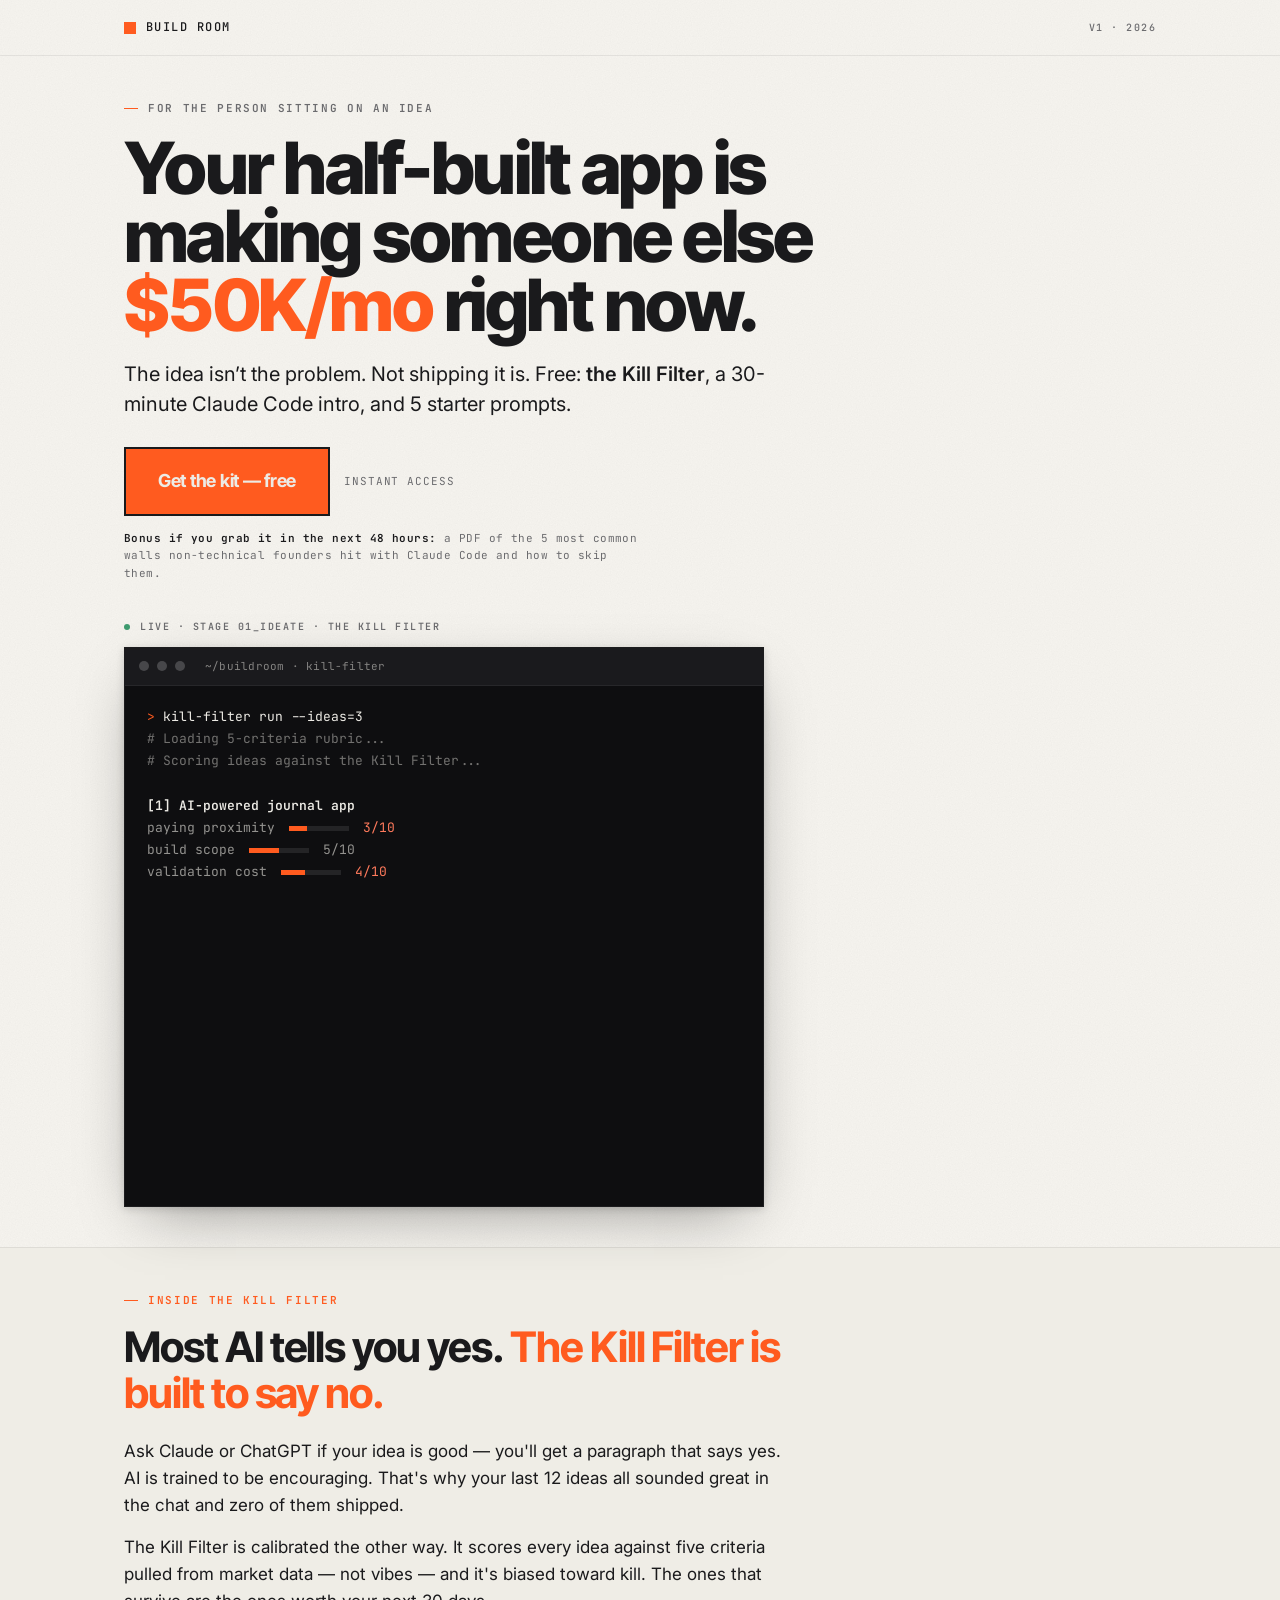
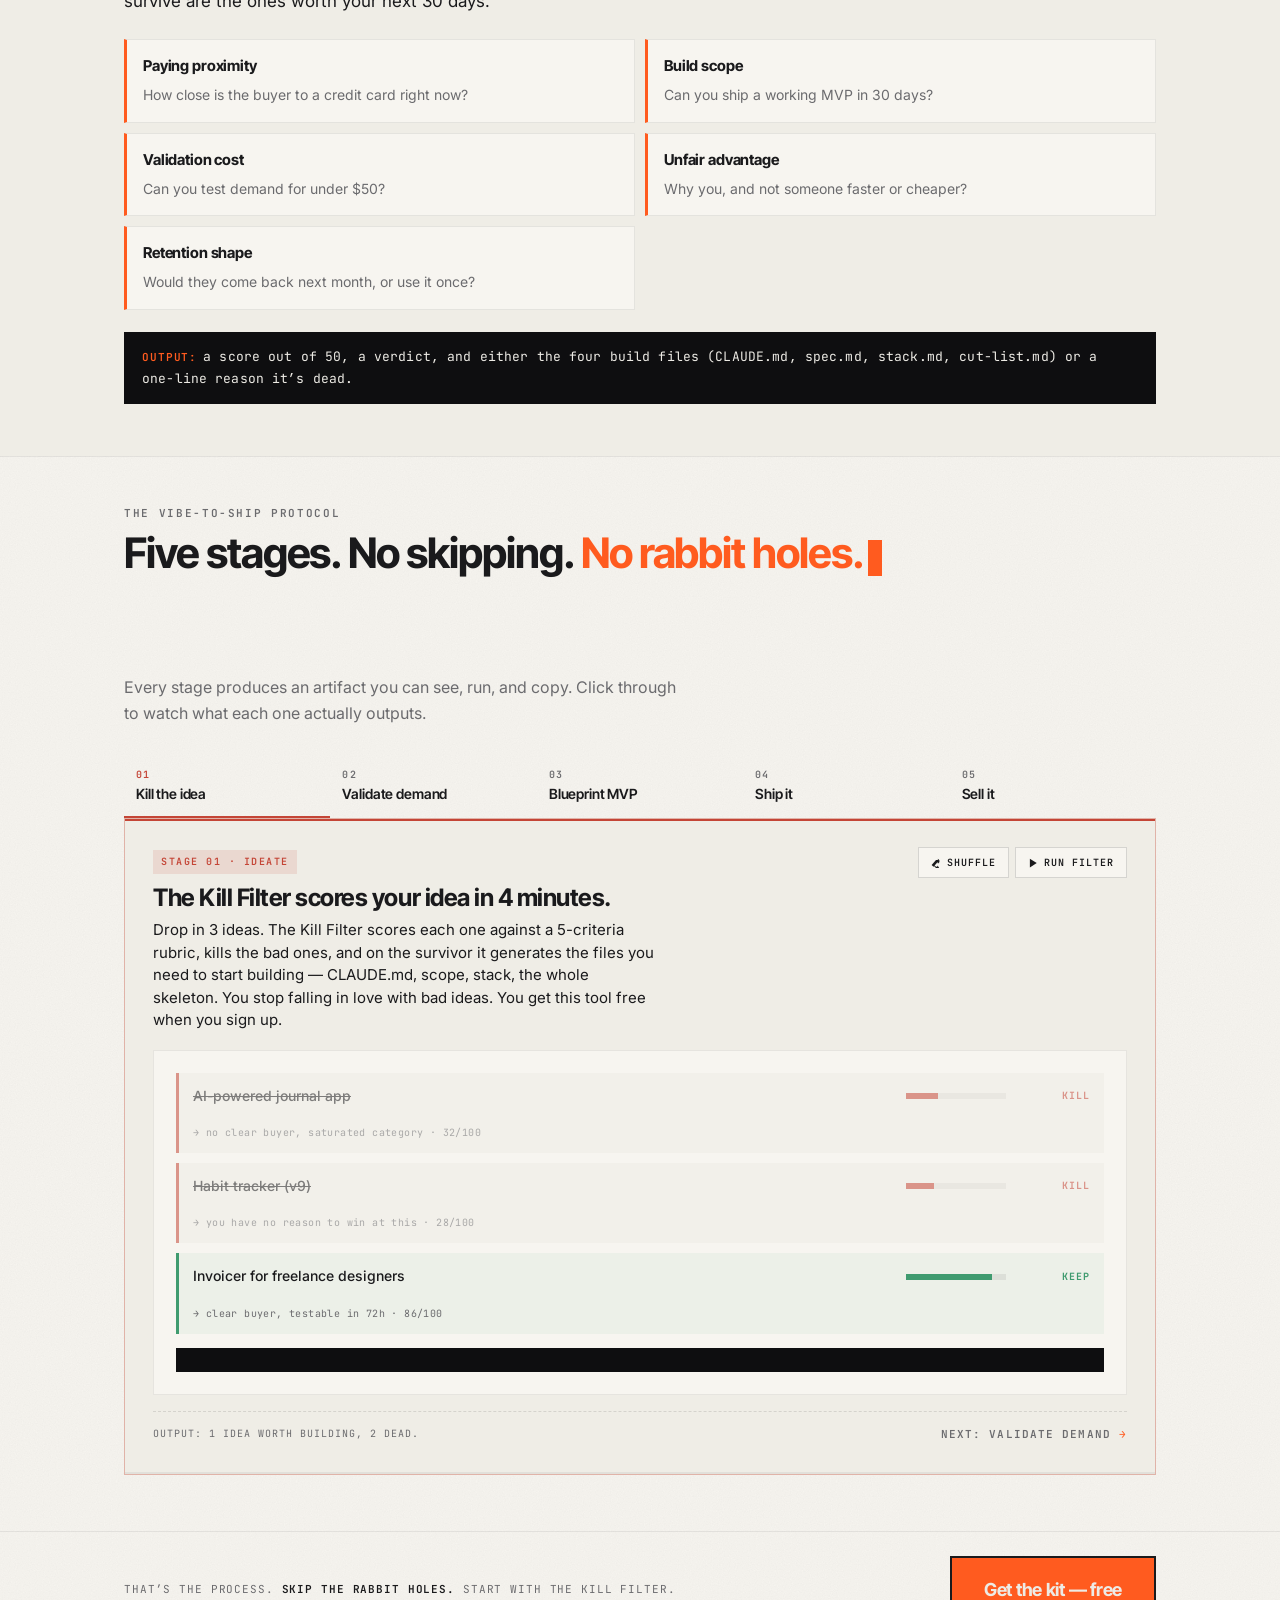
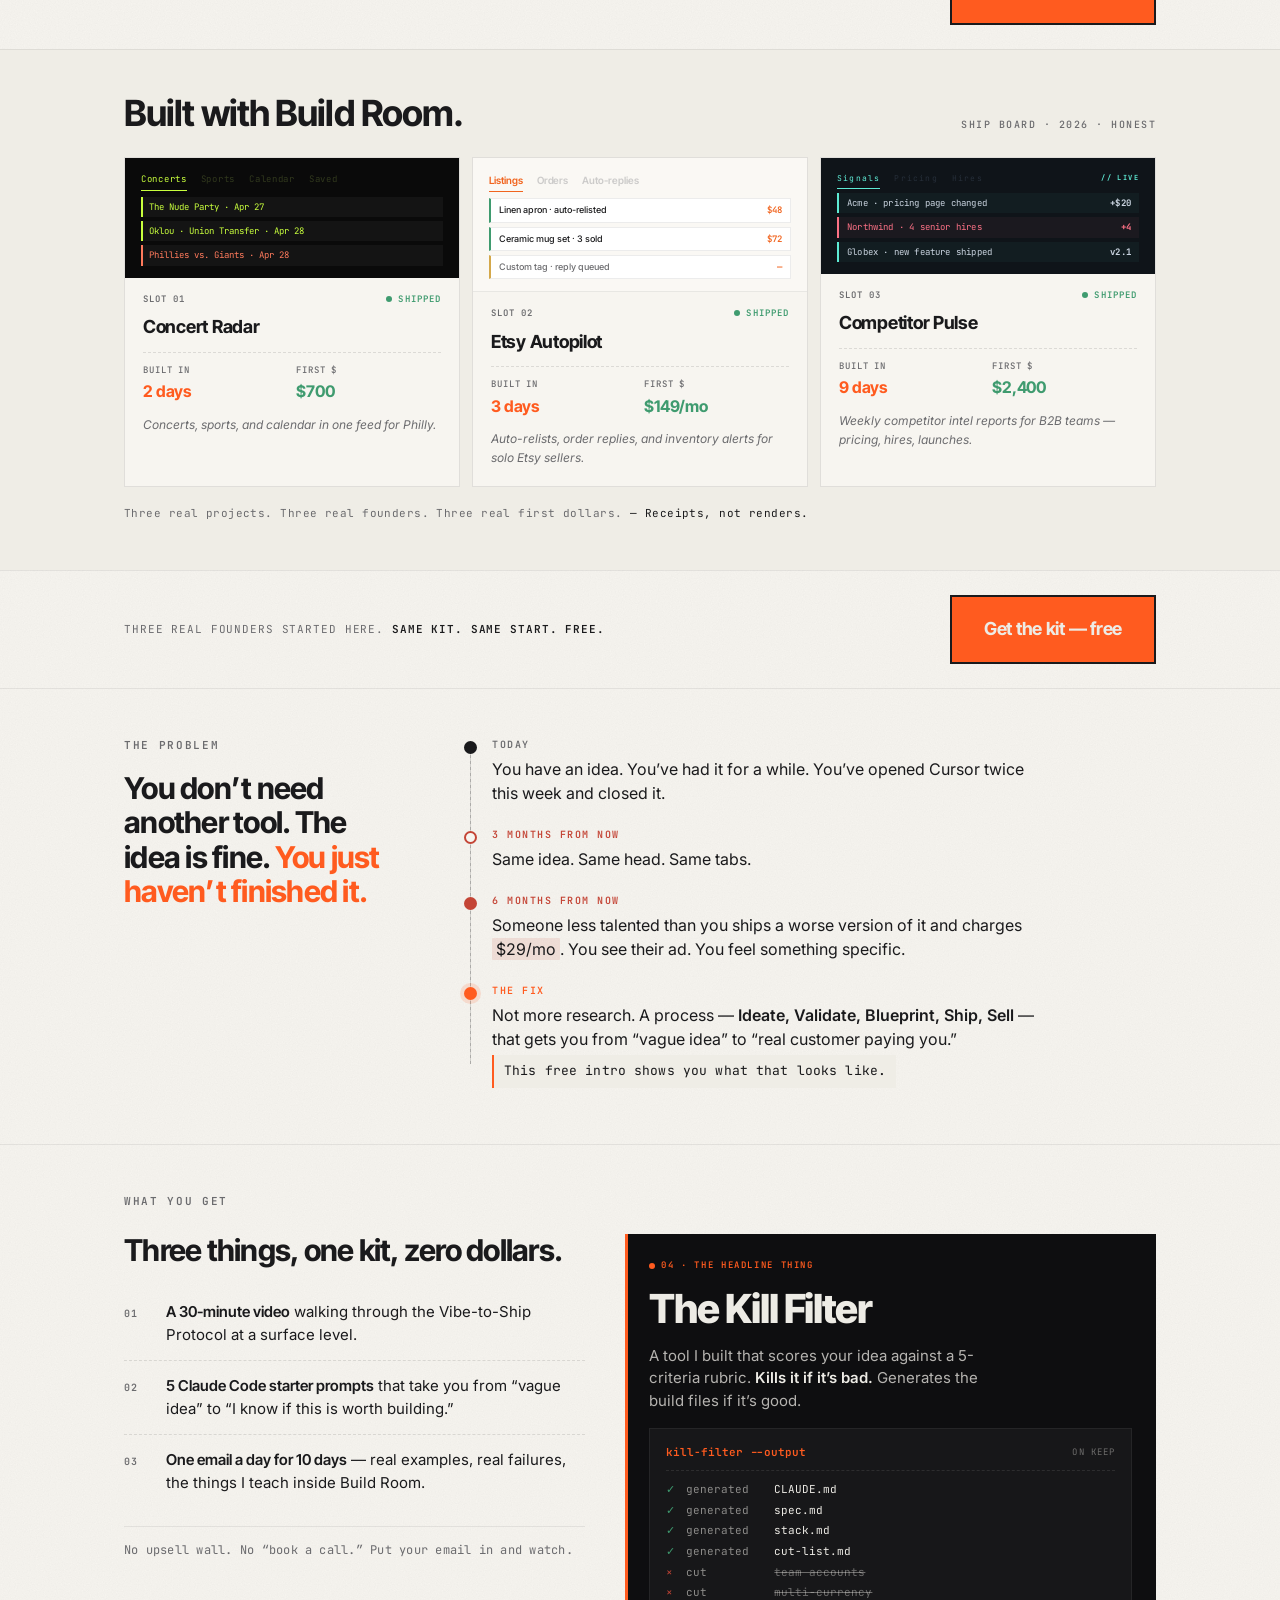
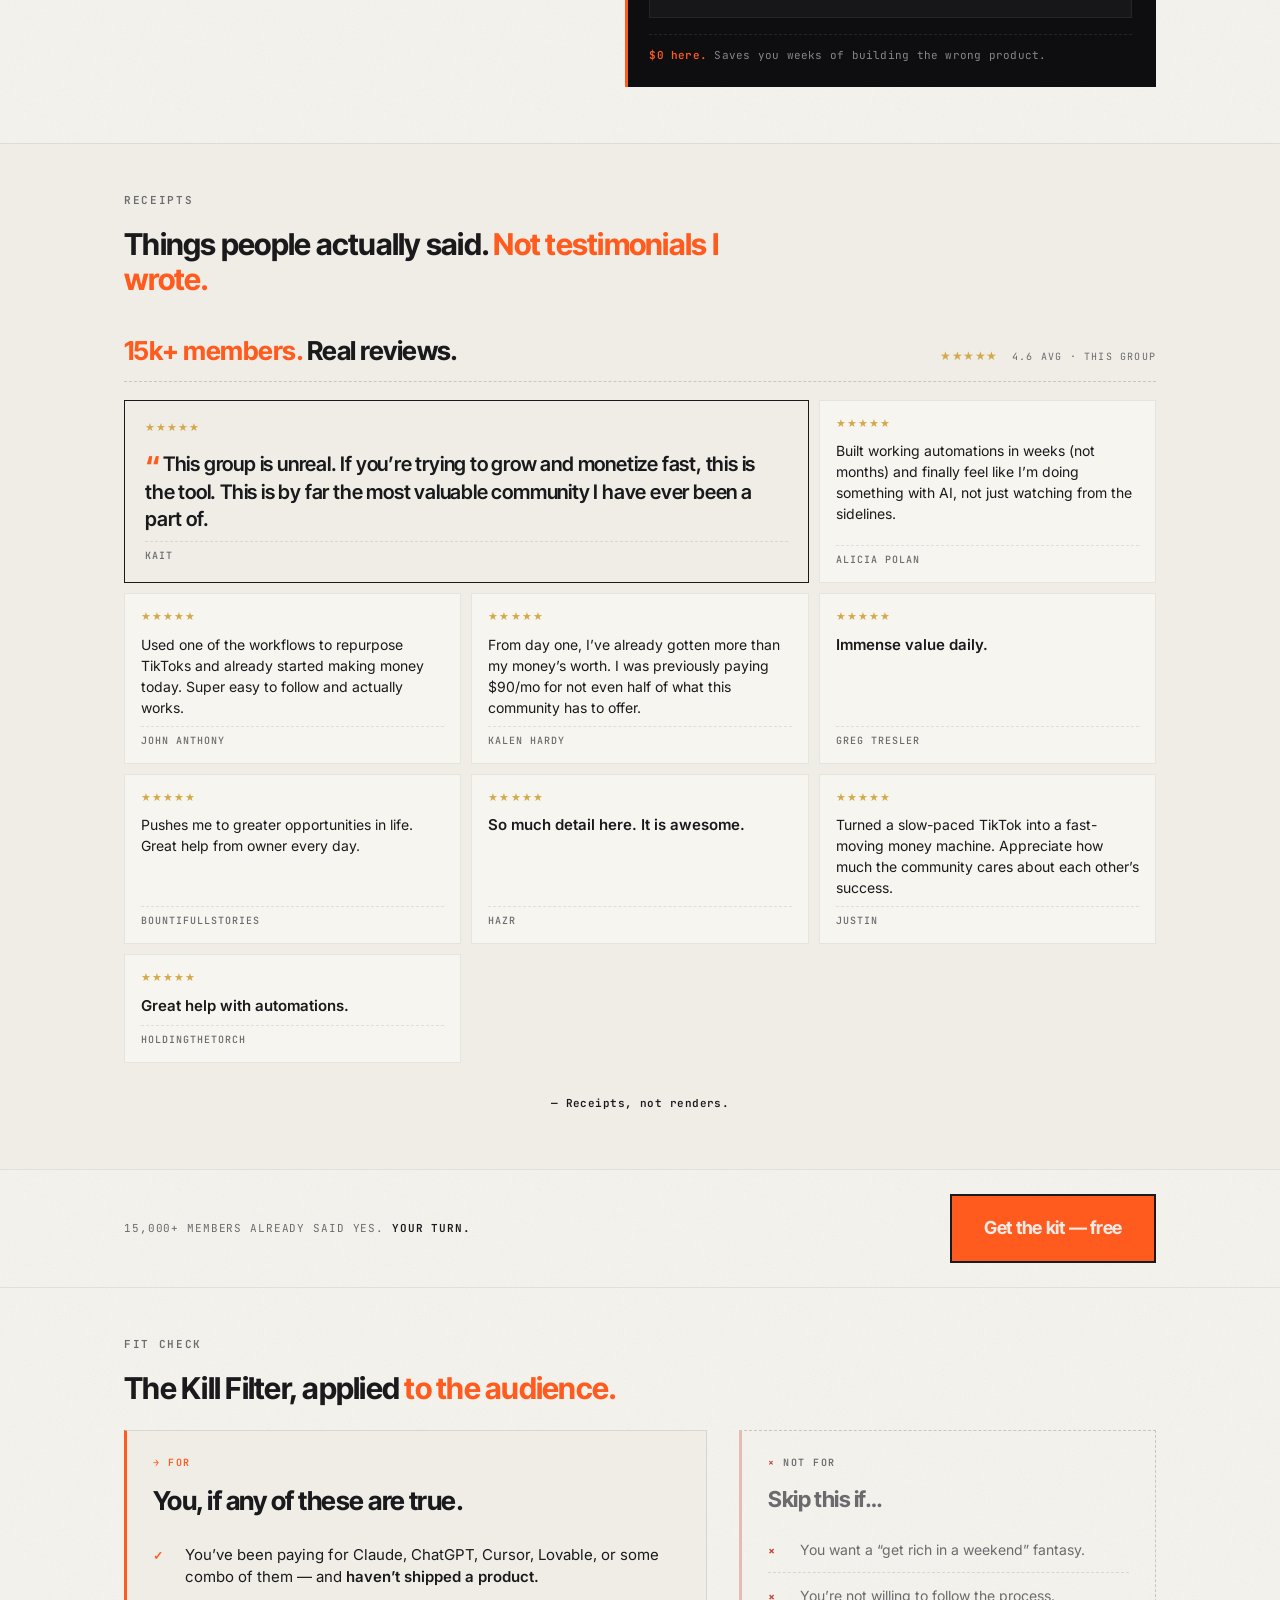
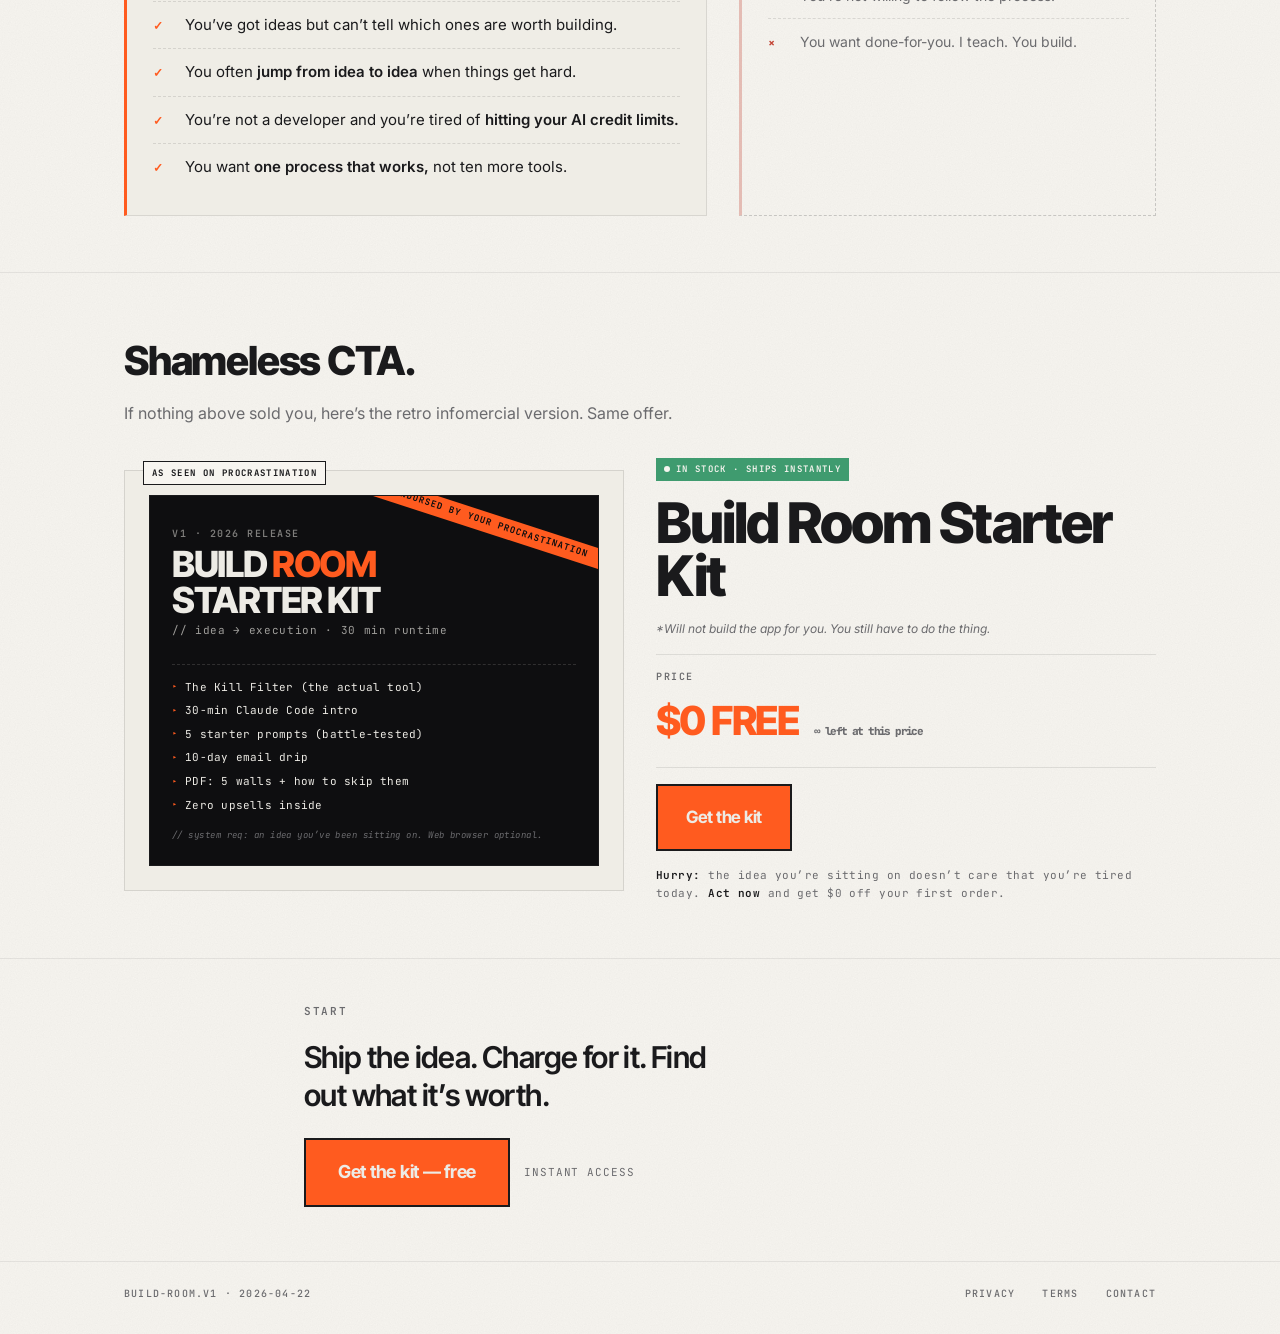
==== commit 185c1c59: "Add Kill Filter explainer section between hero and funnel console" ====
--- a/index.html
+++ b/index.html
@@ -626,6 +626,100 @@
 }
 
 /* ========================================================
+   KILL FILTER EXPLAINER — between hero and funnel console
+   ======================================================== */
+.kill-filter-section {
+  padding: 44px 0 52px;
+  border-top: 1px solid rgba(26,26,28,0.08);
+  background: var(--paper-tape);
+}
+.kill-filter-eyebrow {
+  font-family: var(--font-mono);
+  font-size: 11px;
+  font-weight: 600;
+  letter-spacing: 0.15em;
+  text-transform: uppercase;
+  color: var(--signal);
+  display: flex;
+  align-items: center;
+  gap: 10px;
+  margin-bottom: 14px;
+}
+.kill-filter-eyebrow::before {
+  content: "";
+  width: 14px;
+  height: 1px;
+  background: var(--signal);
+}
+.kill-filter-headline {
+  font-family: var(--font-display);
+  font-weight: 700;
+  font-size: clamp(28px, 4vw, 42px);
+  line-height: 1.1;
+  letter-spacing: -0.025em;
+  color: var(--graphite);
+  max-width: 26ch;
+  margin-bottom: 22px;
+}
+.kill-filter-headline .signal { color: var(--signal); }
+.kill-filter-body p {
+  font-size: 17px;
+  line-height: 1.6;
+  color: var(--graphite);
+  max-width: 60ch;
+  margin-bottom: 14px;
+}
+.kill-filter-body p:last-child { margin-bottom: 0; }
+.kill-filter-criteria {
+  list-style: none;
+  margin: 24px 0 0;
+  display: grid;
+  grid-template-columns: 1fr 1fr;
+  gap: 10px;
+}
+@media (max-width: 600px) {
+  .kill-filter-criteria { grid-template-columns: 1fr; gap: 8px; }
+}
+.kill-filter-criteria li {
+  background: var(--paper);
+  border: 1px solid rgba(26,26,28,0.08);
+  border-left: 3px solid var(--signal);
+  padding: 14px 16px;
+}
+.kill-filter-criteria li strong {
+  display: block;
+  font-family: var(--font-display);
+  font-weight: 700;
+  font-size: 15px;
+  letter-spacing: -0.01em;
+  color: var(--graphite);
+  margin-bottom: 4px;
+}
+.kill-filter-criteria li span {
+  font-size: 14px;
+  line-height: 1.5;
+  color: var(--pencil);
+}
+.kill-filter-output {
+  margin-top: 22px;
+  padding: 14px 18px;
+  background: var(--ink);
+  color: var(--chalk);
+  font-family: var(--font-mono);
+  font-size: 13px;
+  line-height: 1.7;
+  letter-spacing: 0.01em;
+}
+.kill-filter-output strong {
+  color: var(--signal);
+  font-weight: 600;
+  letter-spacing: 0.08em;
+  text-transform: uppercase;
+  font-size: 11px;
+  margin-right: 6px;
+}
+
+/* ========================================================
    FUNNEL CONSOLE — the main upgrade
    ======================================================== */
 .console-section {
@@ -2757,6 +2851,48 @@
       </div>
     </div>
 
+  </div>
+</section>
+
+<!-- ==========================================================
+     KILL FILTER EXPLAINER — what the tool actually does
+     ========================================================== -->
+<section class="kill-filter-section">
+  <div class="container">
+    <p class="kill-filter-eyebrow">Inside the Kill Filter</p>
+    <h2 class="kill-filter-headline">Most AI tells you yes. <span class="signal">The Kill Filter is built to say no.</span></h2>
+
+    <div class="kill-filter-body">
+      <p>Ask Claude or ChatGPT if your idea is good — you'll get a paragraph that says yes. AI is trained to be encouraging. That's why your last 12 ideas all sounded great in the chat and zero of them shipped.</p>
+      <p>The Kill Filter is calibrated the other way. It scores every idea against five criteria pulled from market data — not vibes — and it's biased toward kill. The ones that survive are the ones worth your next 30 days.</p>
+    </div>
+
+    <ul class="kill-filter-criteria">
+      <li>
+        <strong>Paying proximity</strong>
+        <span>How close is the buyer to a credit card right now?</span>
+      </li>
+      <li>
+        <strong>Build scope</strong>
+        <span>Can you ship a working MVP in 30 days?</span>
+      </li>
+      <li>
+        <strong>Validation cost</strong>
+        <span>Can you test demand for under $50?</span>
+      </li>
+      <li>
+        <strong>Unfair advantage</strong>
+        <span>Why you, and not someone faster or cheaper?</span>
+      </li>
+      <li>
+        <strong>Retention shape</strong>
+        <span>Would they come back next month, or use it once?</span>
+      </li>
+    </ul>
+
+    <div class="kill-filter-output">
+      <strong>Output:</strong>a score out of 50, a verdict, and either the four build files (CLAUDE.md, spec.md, stack.md, cut-list.md) or a one-line reason it&rsquo;s dead.
+    </div>
   </div>
 </section>
 
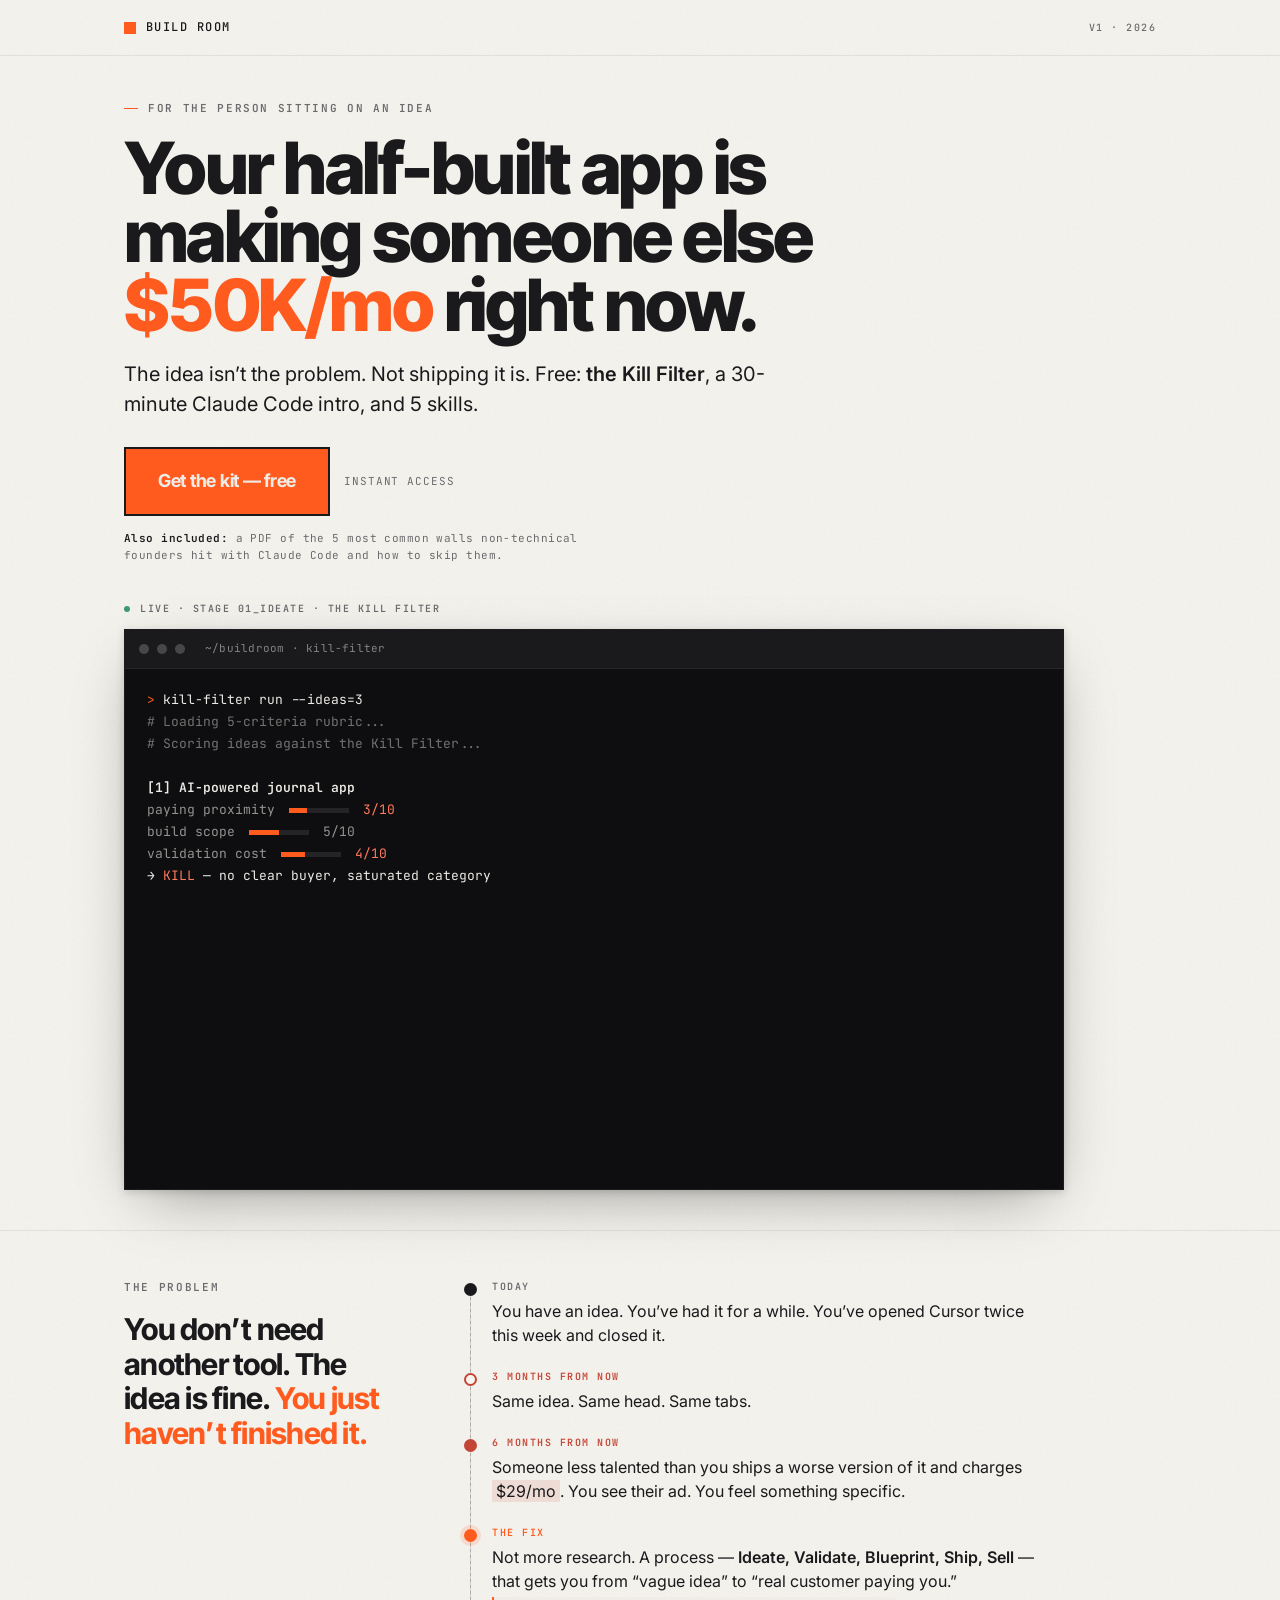
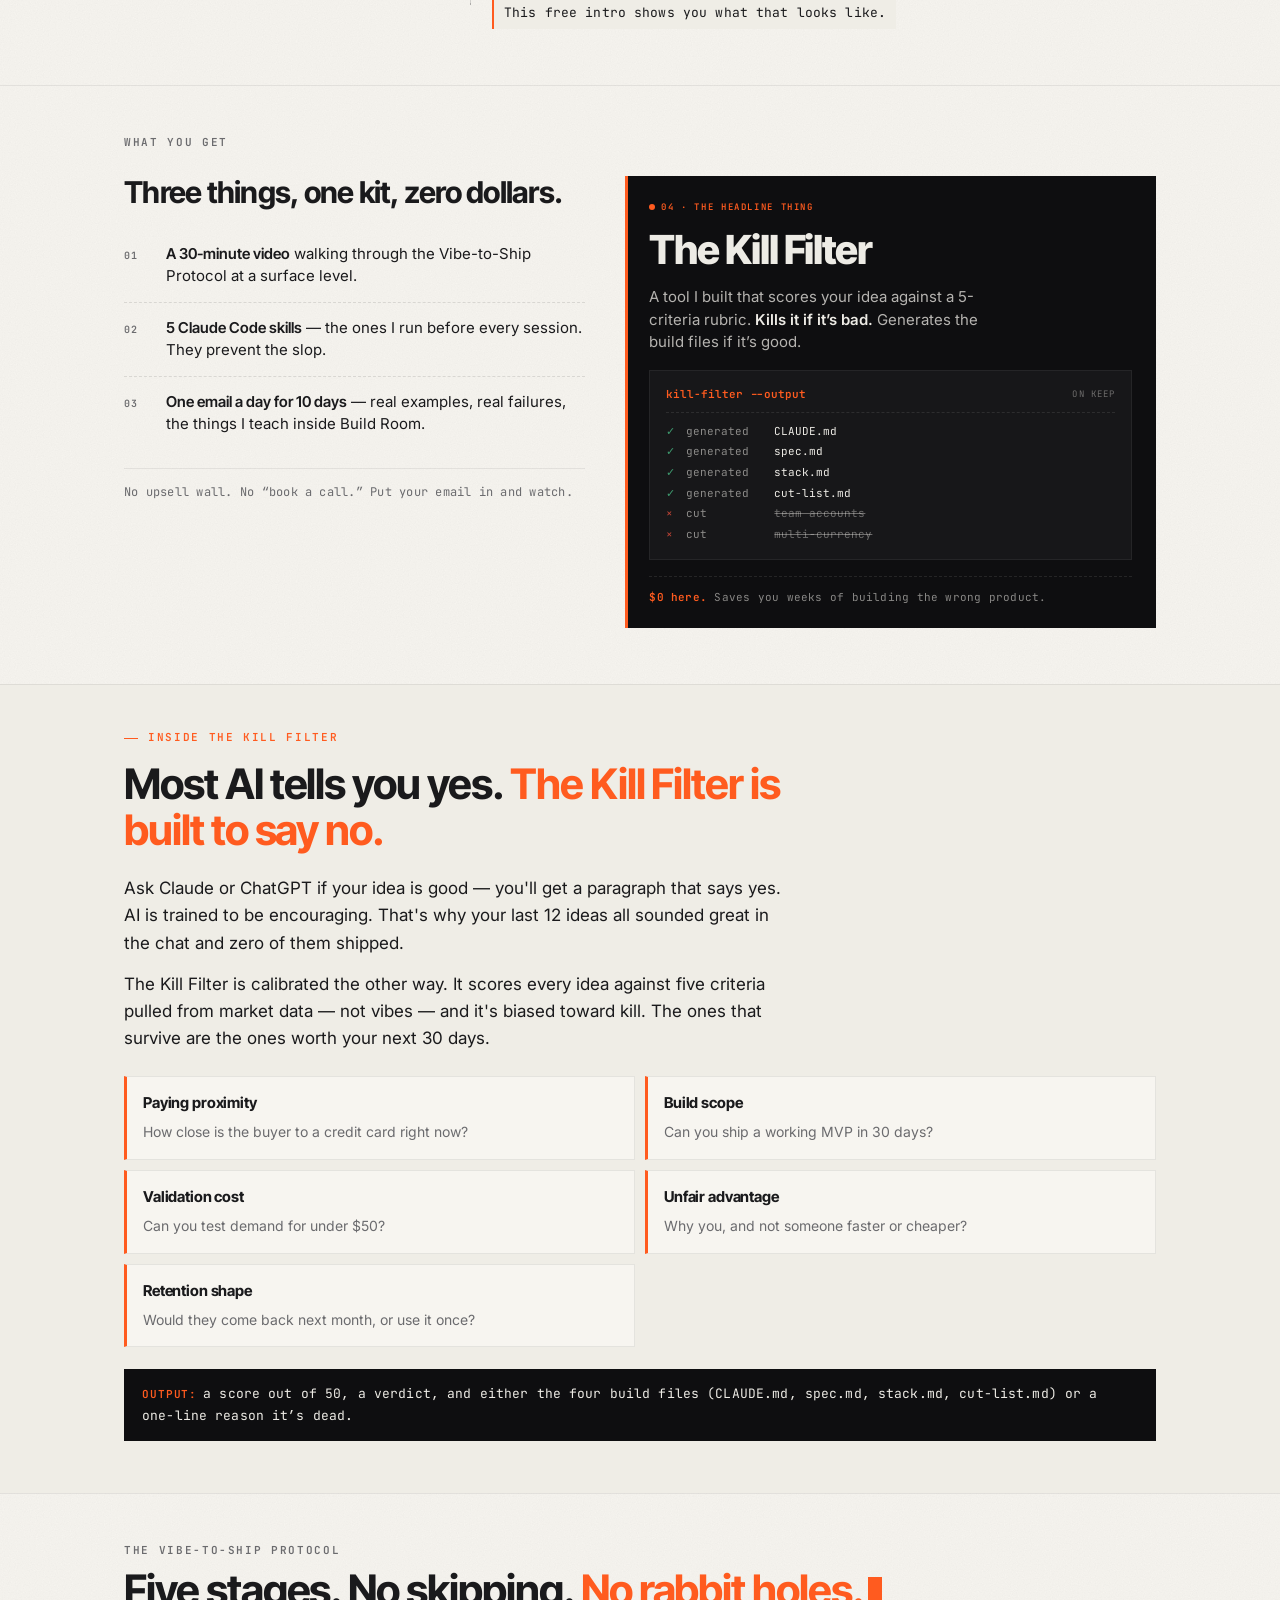
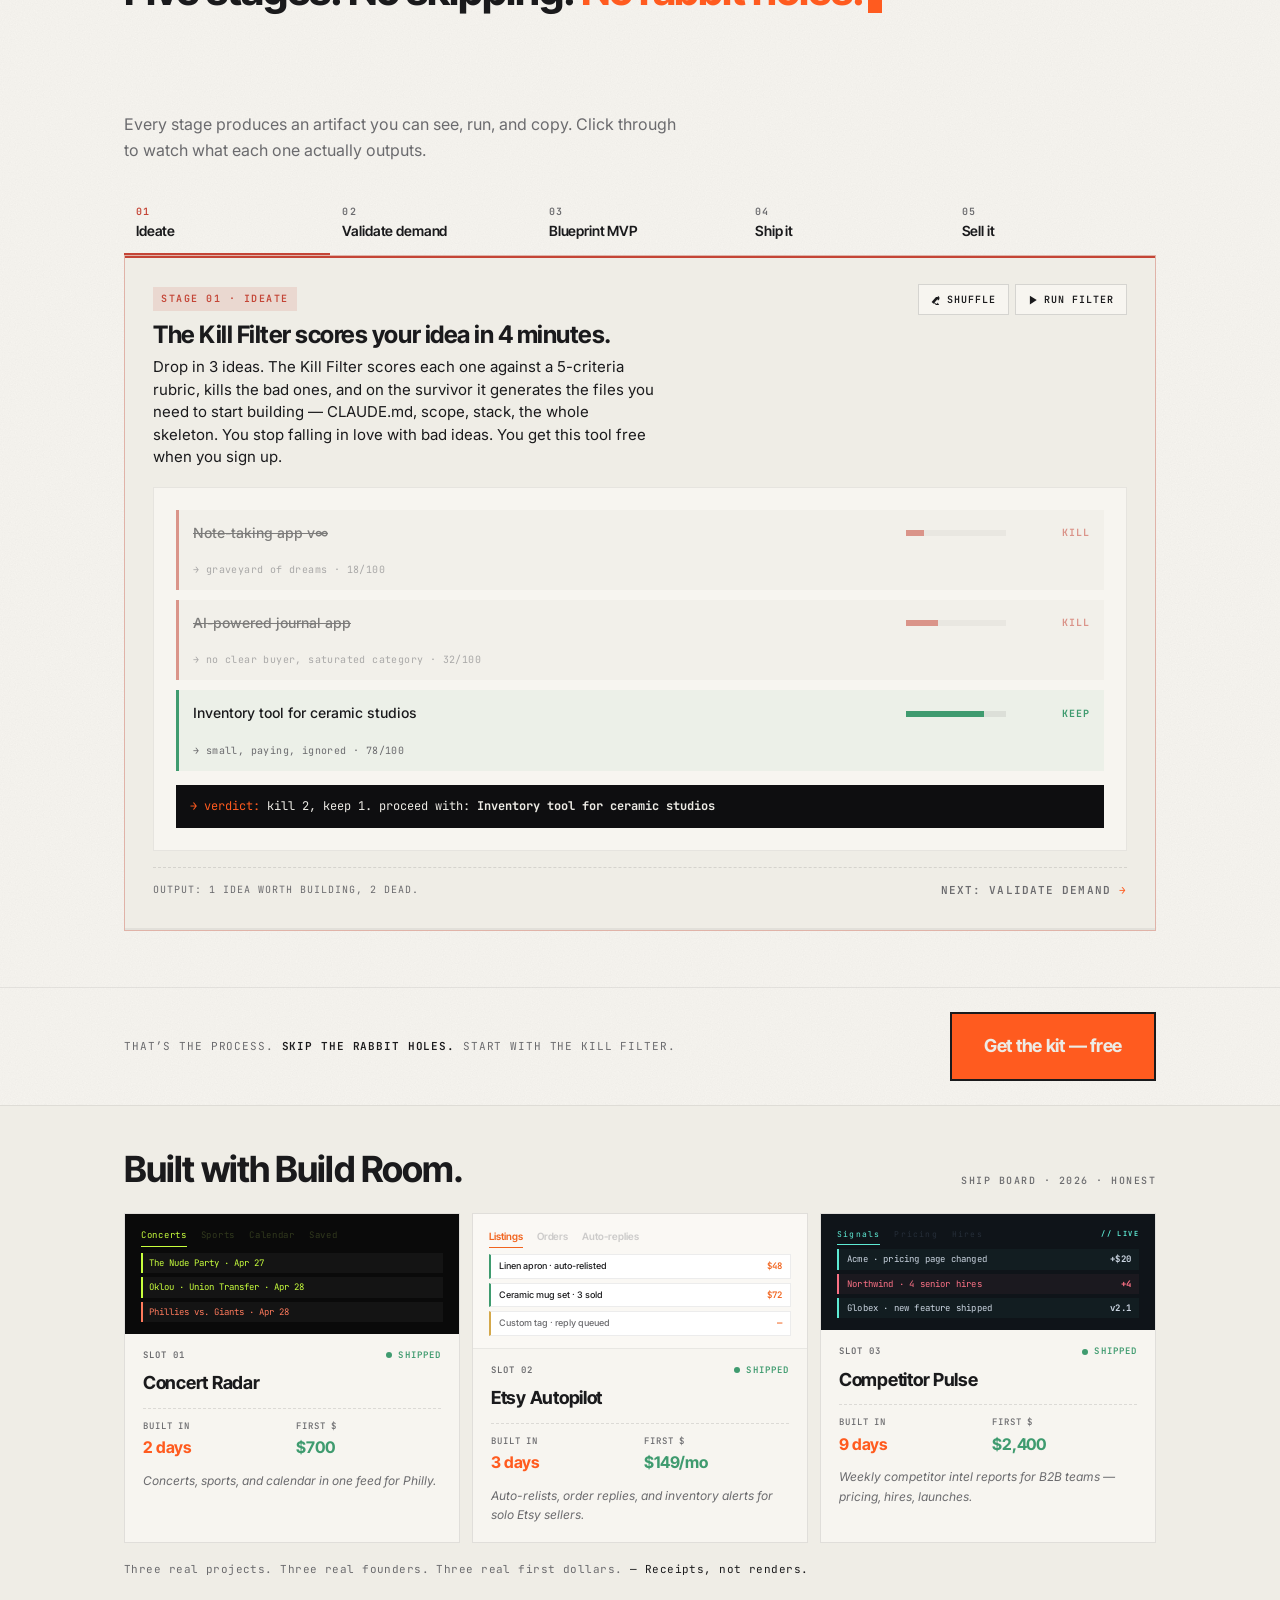
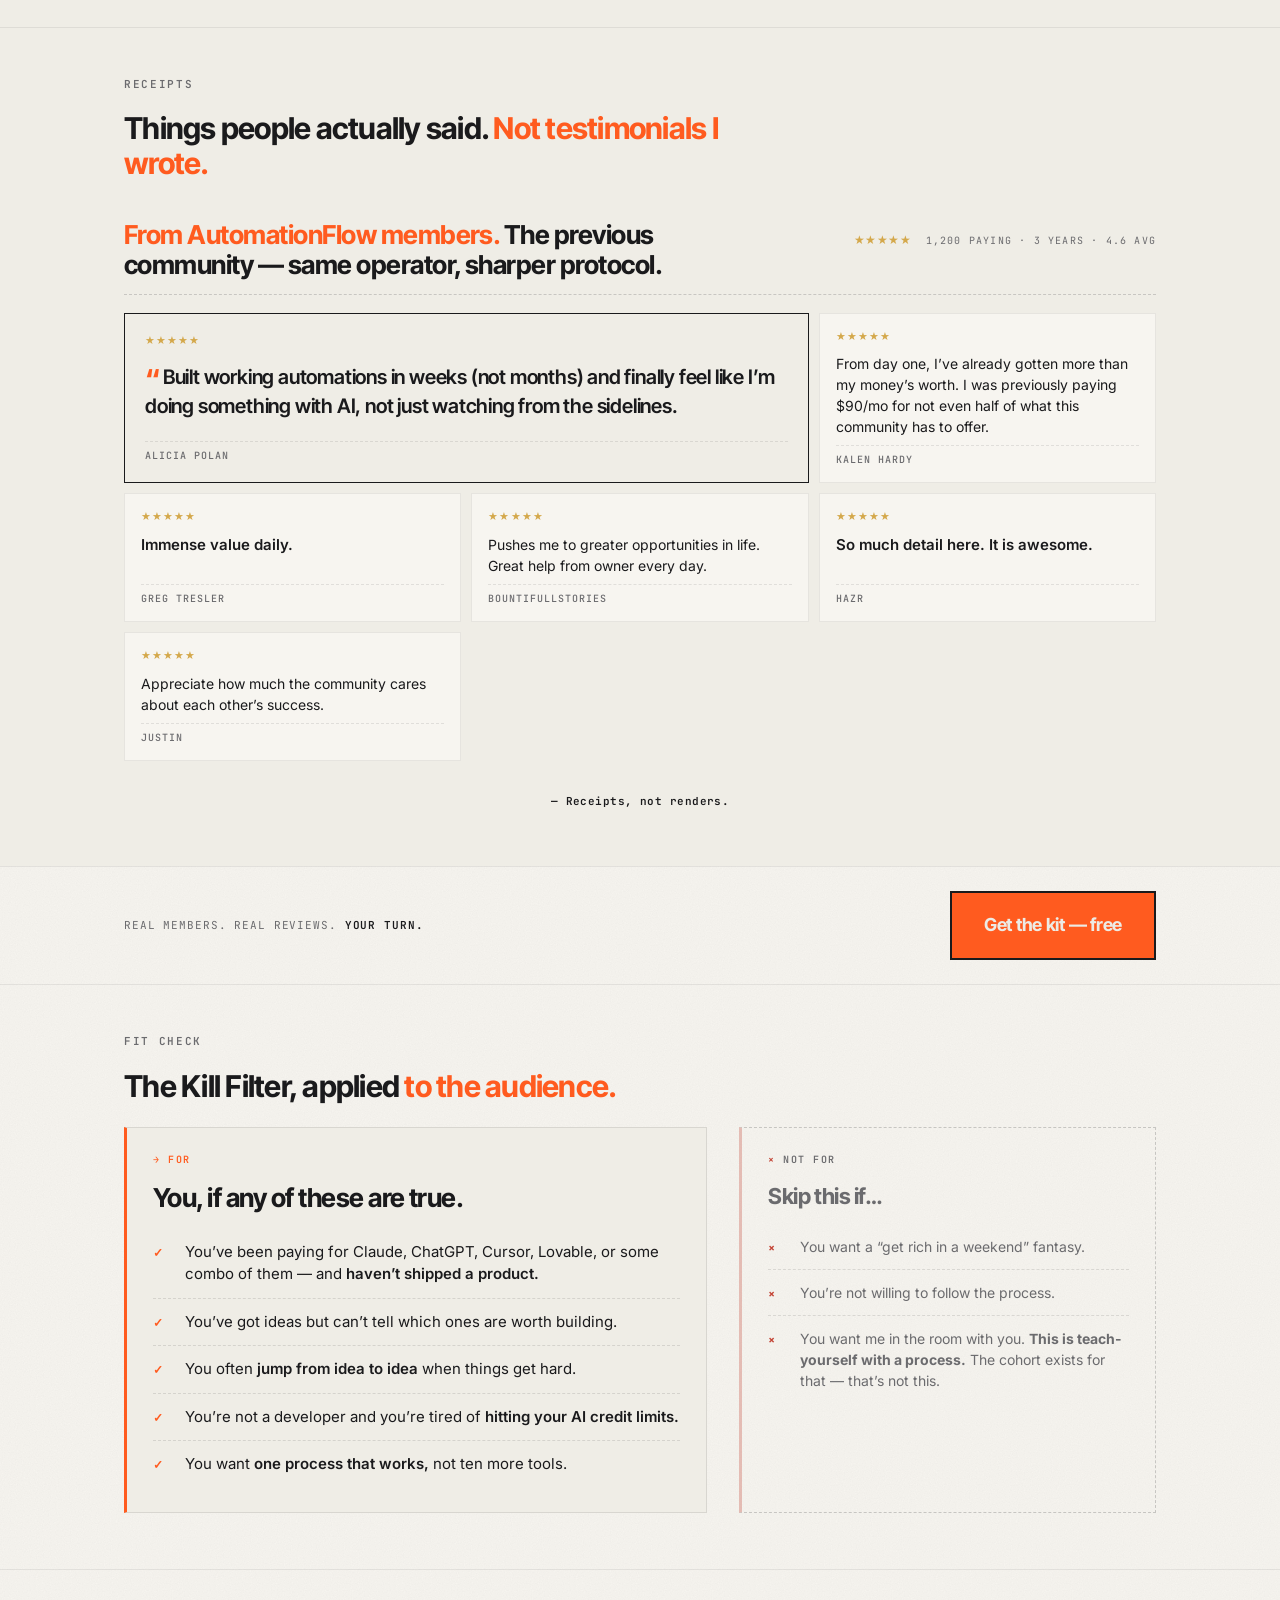
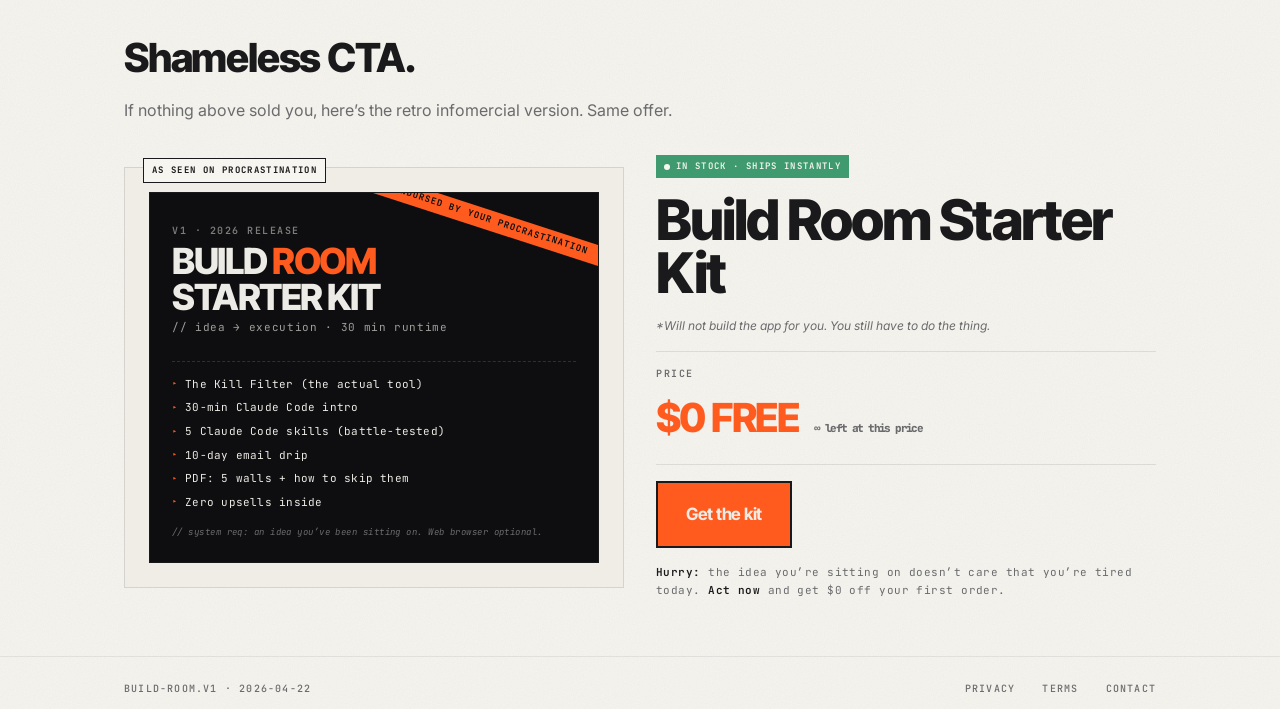
==== commit e5c202dd: "Spec iteration: lock protocol naming, drop urgency, trim reviews, reorder sections - Stage 01 = 'Ide" ====
--- a/index.html
+++ b/index.html
@@ -4,7 +4,7 @@
 <meta charset="UTF-8">
 <meta name="viewport" content="width=device-width, initial-scale=1.0">
 <title>Build Room — Ship Your First Thing · Free Kill Filter + Claude Code Intro</title>
-<meta name="description" content="The Kill Filter scores your idea, kills it if it's bad, or generates the files you need to build it. Plus a 30-min Claude Code intro and 5 starter prompts. Free.">
+<meta name="description" content="The Kill Filter scores your idea, kills it if it's bad, or generates the files you need to build it. Plus a 30-min Claude Code intro and 5 skills. Free.">
 <link rel="canonical" href="https://buildroom.studio/">
 
 <!-- Open Graph -->
@@ -12,7 +12,7 @@
 <meta property="og:url" content="https://buildroom.studio/">
 <meta property="og:site_name" content="Build Room">
 <meta property="og:title" content="Your half-built app is making someone else $50K/mo right now.">
-<meta property="og:description" content="Free: the Kill Filter, a 30-min Claude Code intro, and 5 starter prompts. Stop sitting on the idea. Ship it.">
+<meta property="og:description" content="Free: the Kill Filter, a 30-min Claude Code intro, and 5 skills. Stop sitting on the idea. Ship it.">
 <meta property="og:image" content="https://buildroom.studio/og-image.png">
 <meta property="og:image:width" content="1200">
 <meta property="og:image:height" content="630">
@@ -21,7 +21,7 @@
 <!-- Twitter Card -->
 <meta name="twitter:card" content="summary_large_image">
 <meta name="twitter:title" content="Your half-built app is making someone else $50K/mo right now.">
-<meta name="twitter:description" content="Free: the Kill Filter, a 30-min Claude Code intro, and 5 starter prompts.">
+<meta name="twitter:description" content="Free: the Kill Filter, a 30-min Claude Code intro, and 5 skills.">
 <meta name="twitter:image" content="https://buildroom.studio/og-image.png">
 
 <!-- Structured Data -->
@@ -47,7 +47,7 @@
     {
       "@type": "Course",
       "name": "Ship Your First Thing",
-      "description": "A free Claude Code intro, 5 starter prompts, and the Kill Filter — a tool that scores your idea or generates the build files for you.",
+      "description": "A free Claude Code intro, 5 skills, and the Kill Filter — a tool that scores your idea or generates the build files for you.",
       "provider": { "@id": "https://buildroom.studio/#organization" },
       "url": "https://buildroom.studio/",
       "offers": {
@@ -344,179 +344,6 @@
    ======================================================== */
 .terminal-wrap { margin-top: 36px; max-width: 940px; }
 
-.terminal-stage {
-  display: grid;
-  grid-template-columns: minmax(0, 1fr) 280px;
-  gap: 20px;
-  align-items: start;
-}
-
-@media (max-width: 640px) {
-  .terminal-stage { grid-template-columns: 1fr; gap: 16px; }
-}
-
-.verdict-rail {
-  display: flex;
-  flex-direction: column;
-  gap: 12px;
-  padding-top: 0;
-  position: relative;
-  height: 520px;
-}
-
-@media (max-width: 640px) {
-  .verdict-rail {
-    flex-direction: row;
-    justify-content: space-between;
-    flex-wrap: wrap;
-    gap: 8px;
-    padding-top: 0;
-    height: auto;
-    /* Reserve full height so cards fading in don't push content below */
-    min-height: 140px;
-  }
-}
-
-.verdict-card {
-  background: var(--paper);
-  border: 1px solid rgba(26,26,28,0.1);
-  padding: 18px 18px 16px;
-  display: flex;
-  flex-direction: column;
-  gap: 10px;
-  position: relative;
-  opacity: 0;
-  transform: translateX(20px);
-  transition: opacity 0.5s cubic-bezier(0.2, 0.8, 0.2, 1), transform 0.5s cubic-bezier(0.2, 0.8, 0.2, 1);
-  box-shadow: 0 1px 0 rgba(26,26,28,0.04), 0 8px 24px -16px rgba(26,26,28,0.15);
-  flex: 1 1 0;
-  min-height: 0;
-  justify-content: center;
-}
-
-@media (max-width: 640px) {
-  .verdict-card {
-    flex: 1 1 calc(33.333% - 8px);
-    min-width: 0;
-    transform: translateY(12px);
-    justify-content: flex-start;
-  }
-}
-
-.verdict-card.visible {
-  opacity: 1;
-  transform: translateX(0);
-}
-
-@media (max-width: 640px) {
-  .verdict-card.visible { transform: translateY(0); }
-}
-
-/* Small phones — stack verdict cards vertically so names don't wrap awkwardly */
-@media (max-width: 480px) {
-  .verdict-rail {
-    flex-direction: column;
-    flex-wrap: nowrap;
-    gap: 8px;
-    /* Reserve full stacked height so cards fading in don't push content below */
-    min-height: 300px;
-  }
-  .verdict-card {
-    flex: 0 0 auto;
-    padding: 12px 14px;
-    gap: 6px;
-  }
-  .verdict-card-stamp {
-    font-size: 26px;
-  }
-  .verdict-card.keep .verdict-card-stamp {
-    font-size: 28px;
-  }
-  .verdict-card-name {
-    font-size: 11px;
-  }
-}
-
-.verdict-card-meta {
-  font-family: var(--font-mono);
-  font-size: 10px;
-  font-weight: 600;
-  letter-spacing: 0.15em;
-  text-transform: uppercase;
-  color: var(--pencil);
-  display: flex;
-  justify-content: space-between;
-  align-items: center;
-}
-
-.verdict-card-stamp {
-  font-family: var(--font-display);
-  font-weight: 800;
-  font-size: 36px;
-  line-height: 1;
-  letter-spacing: -0.04em;
-}
-
-.verdict-card-stamp .arrow {
-  display: inline-block;
-  margin-right: 6px;
-  font-size: 24px;
-  vertical-align: middle;
-  position: relative;
-  top: -2px;
-}
-
-.verdict-card.kill .verdict-card-stamp { color: var(--kill); }
-.verdict-card.keep .verdict-card-stamp { color: var(--shipped); }
-
-.verdict-card-name {
-  font-family: var(--font-mono);
-  font-size: 12px;
-  font-weight: 500;
-  color: var(--graphite);
-  letter-spacing: 0.01em;
-  line-height: 1.4;
-  word-wrap: break-word;
-}
-
-.verdict-card.kill .verdict-card-name {
-  color: var(--pencil);
-  text-decoration: line-through;
-  text-decoration-color: rgba(196, 69, 54, 0.4);
-}
-
-.verdict-card-score {
-  font-family: var(--font-mono);
-  font-size: 10px;
-  color: var(--pencil);
-  letter-spacing: 0.05em;
-}
-
-/* Side accent bar — kill = red, keep = green */
-.verdict-card::before {
-  content: "";
-  position: absolute;
-  left: 0;
-  top: 0;
-  bottom: 0;
-  width: 3px;
-}
-.verdict-card.kill::before { background: var(--kill); }
-.verdict-card.keep::before { background: var(--shipped); }
-
-/* Big stamp emphasis on the keep card */
-.verdict-card.keep {
-  background: var(--paper);
-  border-color: rgba(63, 155, 111, 0.3);
-}
-.verdict-card.keep .verdict-card-stamp {
-  font-size: 40px;
-}
-
-@media (prefers-reduced-motion: reduce) {
-  .verdict-card { transition: opacity 0.2s ease; transform: none !important; }
-}
-
 .terminal-caption {
   font-family: var(--font-mono);
   font-size: 10px;
@@ -2820,7 +2647,7 @@
     </h1>
 
     <p class="hero-sub">
-      The idea isn&rsquo;t the problem. Not shipping it is. Free: <strong style="font-weight: 600; color: var(--graphite);">the Kill Filter</strong>, a 30-minute Claude Code intro, and 5 starter prompts.
+      The idea isn&rsquo;t the problem. Not shipping it is. Free: <strong style="font-weight: 600; color: var(--graphite);">the Kill Filter</strong>, a 30-minute Claude Code intro, and 5 skills.
     </p>
 
     <div class="hero-cta-wrap">
@@ -2829,28 +2656,134 @@
     </div>
 
     <p class="form-bonus">
-      <strong>Bonus if you grab it in the next 48 hours:</strong> a PDF of the 5 most common walls non-technical founders hit with Claude Code and how to skip them.
+      <strong>Also included:</strong> a PDF of the 5 most common walls non-technical founders hit with Claude Code and how to skip them.
     </p>
 
     <div class="terminal-wrap">
-      <p class="terminal-caption">Live · Stage 01_IDEATE · The Kill Filter</p>
-      <div class="terminal-stage">
-        <div class="terminal" role="img" aria-label="Terminal demonstration of the Kill Filter scoring three ideas and recommending two be killed.">
-          <div class="terminal-chrome" aria-hidden="true">
-            <span class="terminal-dot"></span>
-            <span class="terminal-dot"></span>
-            <span class="terminal-dot"></span>
-            <span class="terminal-path">~/buildroom · kill-filter</span>
-          </div>
-          <div class="terminal-body" id="hero-terminal"></div>
+      <p class="terminal-caption">Live &middot; Stage 01_IDEATE &middot; the Kill Filter</p>
+      <div class="terminal" role="img" aria-label="Terminal demonstration of the Kill Filter scoring three ideas and recommending two be killed.">
+        <div class="terminal-chrome" aria-hidden="true">
+          <span class="terminal-dot"></span>
+          <span class="terminal-dot"></span>
+          <span class="terminal-dot"></span>
+          <span class="terminal-path">~/buildroom &middot; kill-filter</span>
         </div>
-
-        <div class="verdict-rail" aria-hidden="true" id="verdict-rail">
-          <!-- verdict cards injected by JS -->
-        </div>
+        <div class="terminal-body" id="hero-terminal"></div>
       </div>
     </div>
 
+  </div>
+</section>
+
+<!-- ==========================================================
+     PROBLEM TIMELINE — what happens if you don't ship
+     ========================================================== -->
+<section class="problem-section">
+  <div class="container">
+    <div class="problem-grid">
+
+      <div>
+        <h2 class="section-label" style="margin-bottom: 16px;">The problem</h2>
+        <p class="problem-lead">
+          You don&rsquo;t need another tool. The idea is fine. <span class="signal">You just haven&rsquo;t finished it.</span>
+        </p>
+      </div>
+
+      <div class="timeline" aria-label="What happens over the next six months">
+
+        <div class="timeline-item now">
+          <span class="timeline-marker"></span>
+          <div class="timeline-when">Today</div>
+          <p class="timeline-text">
+            You have an idea. You&rsquo;ve had it for a while. You&rsquo;ve opened Cursor twice this week and closed it.
+          </p>
+        </div>
+
+        <div class="timeline-item bad">
+          <span class="timeline-marker"></span>
+          <div class="timeline-when">3 months from now</div>
+          <p class="timeline-text">
+            Same idea. Same head. Same tabs.
+          </p>
+        </div>
+
+        <div class="timeline-item bad peak">
+          <span class="timeline-marker"></span>
+          <div class="timeline-when">6 months from now</div>
+          <p class="timeline-text">
+            Someone less talented than you ships a worse version of it and charges <em>$29/mo</em>. You see their ad. You feel something specific.
+          </p>
+        </div>
+
+        <div class="timeline-item good">
+          <span class="timeline-marker"></span>
+          <div class="timeline-when">The fix</div>
+          <p class="timeline-text">
+            Not more research. A process &mdash; <strong>Ideate, Validate, Blueprint, Ship, Sell</strong> &mdash; that gets you from &ldquo;vague idea&rdquo; to &ldquo;real customer paying you.&rdquo;
+          </p>
+          <span class="timeline-tape">This free intro shows you what that looks like.</span>
+        </div>
+
+      </div>
+
+    </div>
+  </div>
+</section>
+
+<!-- ==========================================================
+     KIT — asymmetric "What you get" with Kill Filter as hero
+     ========================================================== -->
+<section class="kit-section">
+  <div class="container">
+    <h2 class="section-label" style="margin-bottom: 24px;">What you get</h2>
+
+    <div class="kit-grid">
+
+      <div class="kit-list-col">
+        <h3>Three things, one kit, zero dollars.</h3>
+        <ul class="kit-items">
+          <li class="kit-item">
+            <span class="kit-item-num">01</span>
+            <span class="kit-item-text"><strong>A 30-minute video</strong> walking through the Vibe-to-Ship Protocol at a surface level.</span>
+          </li>
+          <li class="kit-item">
+            <span class="kit-item-num">02</span>
+            <span class="kit-item-text"><strong>5 Claude Code skills</strong> &mdash; the ones I run before every session. They prevent the slop.</span>
+          </li>
+          <li class="kit-item">
+            <span class="kit-item-num">03</span>
+            <span class="kit-item-text"><strong>One email a day for 10 days</strong> &mdash; real examples, real failures, the things I teach inside Build Room.</span>
+          </li>
+        </ul>
+        <p class="kit-disclaimer">No upsell wall. No &ldquo;book a call.&rdquo; Put your email in and watch.</p>
+      </div>
+
+      <div class="kit-hero">
+        <span class="kit-hero-tag">04 · The headline thing</span>
+        <h3 class="kit-hero-name">The Kill Filter</h3>
+        <p class="kit-hero-desc">
+          A tool I built that scores your idea against a 5-criteria rubric. <strong>Kills it if it&rsquo;s bad.</strong> Generates the build files if it&rsquo;s good.
+        </p>
+
+        <div class="kit-hero-mini" aria-hidden="true">
+          <div class="kit-hero-mini-head">
+            <span class="fname">kill-filter --output</span>
+            <span class="meta">on KEEP</span>
+          </div>
+          <div class="kit-hero-mini-row"><span class="check">&check;</span><span class="label">generated</span><span class="file">CLAUDE.md</span></div>
+          <div class="kit-hero-mini-row"><span class="check">&check;</span><span class="label">generated</span><span class="file">spec.md</span></div>
+          <div class="kit-hero-mini-row"><span class="check">&check;</span><span class="label">generated</span><span class="file">stack.md</span></div>
+          <div class="kit-hero-mini-row"><span class="check">&check;</span><span class="label">generated</span><span class="file">cut-list.md</span></div>
+          <div class="kit-hero-mini-row killed"><span class="x">&times;</span><span class="label">cut</span><span class="file">team accounts</span></div>
+          <div class="kit-hero-mini-row killed"><span class="x">&times;</span><span class="label">cut</span><span class="file">multi-currency</span></div>
+        </div>
+
+        <p class="kit-hero-foot">
+          <strong>$0 here.</strong> Saves you weeks of building the wrong product.
+        </p>
+      </div>
+
+    </div>
   </div>
 </section>
 
@@ -2911,7 +2844,7 @@
     <div class="console-tabs" role="tablist" aria-label="Vibe-to-Ship Protocol stages">
       <button class="console-tab" role="tab" aria-selected="true" aria-controls="panel-01" id="tab-01" data-stage="01">
         <span class="console-tab-num">01</span>
-        <span class="console-tab-name">Kill the idea</span>
+        <span class="console-tab-name">Ideate</span>
       </button>
       <button class="console-tab" role="tab" aria-selected="false" aria-controls="panel-02" id="tab-02" data-stage="02">
         <span class="console-tab-num">02</span>
@@ -3314,130 +3247,6 @@
 </section>
 
 <!-- ==========================================================
-     INLINE CTA — after ship board, primed by social proof
-     ========================================================== -->
-<section class="inline-cta">
-  <div class="container">
-    <div class="inline-cta-row">
-      <p class="inline-cta-line">Three real founders started here. <strong>Same kit. Same start. Free.</strong></p>
-      <a href="https://whop.com/checkout/plan_yRLG1PNR7m8Yh" class="cta cta-large" target="_blank" rel="noopener">Get the kit &mdash; free</a>
-    </div>
-  </div>
-</section>
-
-<!-- ==========================================================
-     PROBLEM TIMELINE — what happens if you don't ship
-     ========================================================== -->
-<section class="problem-section">
-  <div class="container">
-    <div class="problem-grid">
-
-      <div>
-        <h2 class="section-label" style="margin-bottom: 16px;">The problem</h2>
-        <p class="problem-lead">
-          You don&rsquo;t need another tool. The idea is fine. <span class="signal">You just haven&rsquo;t finished it.</span>
-        </p>
-      </div>
-
-      <div class="timeline" aria-label="What happens over the next six months">
-
-        <div class="timeline-item now">
-          <span class="timeline-marker"></span>
-          <div class="timeline-when">Today</div>
-          <p class="timeline-text">
-            You have an idea. You&rsquo;ve had it for a while. You&rsquo;ve opened Cursor twice this week and closed it.
-          </p>
-        </div>
-
-        <div class="timeline-item bad">
-          <span class="timeline-marker"></span>
-          <div class="timeline-when">3 months from now</div>
-          <p class="timeline-text">
-            Same idea. Same head. Same tabs.
-          </p>
-        </div>
-
-        <div class="timeline-item bad peak">
-          <span class="timeline-marker"></span>
-          <div class="timeline-when">6 months from now</div>
-          <p class="timeline-text">
-            Someone less talented than you ships a worse version of it and charges <em>$29/mo</em>. You see their ad. You feel something specific.
-          </p>
-        </div>
-
-        <div class="timeline-item good">
-          <span class="timeline-marker"></span>
-          <div class="timeline-when">The fix</div>
-          <p class="timeline-text">
-            Not more research. A process &mdash; <strong>Ideate, Validate, Blueprint, Ship, Sell</strong> &mdash; that gets you from &ldquo;vague idea&rdquo; to &ldquo;real customer paying you.&rdquo;
-          </p>
-          <span class="timeline-tape">This free intro shows you what that looks like.</span>
-        </div>
-
-      </div>
-
-    </div>
-  </div>
-</section>
-
-<!-- ==========================================================
-     KIT — asymmetric "What you get" with Kill Filter as hero
-     ========================================================== -->
-<section class="kit-section">
-  <div class="container">
-    <h2 class="section-label" style="margin-bottom: 24px;">What you get</h2>
-
-    <div class="kit-grid">
-
-      <div class="kit-list-col">
-        <h3>Three things, one kit, zero dollars.</h3>
-        <ul class="kit-items">
-          <li class="kit-item">
-            <span class="kit-item-num">01</span>
-            <span class="kit-item-text"><strong>A 30-minute video</strong> walking through the Vibe-to-Ship Protocol at a surface level.</span>
-          </li>
-          <li class="kit-item">
-            <span class="kit-item-num">02</span>
-            <span class="kit-item-text"><strong>5 Claude Code starter prompts</strong> that take you from &ldquo;vague idea&rdquo; to &ldquo;I know if this is worth building.&rdquo;</span>
-          </li>
-          <li class="kit-item">
-            <span class="kit-item-num">03</span>
-            <span class="kit-item-text"><strong>One email a day for 10 days</strong> &mdash; real examples, real failures, the things I teach inside Build Room.</span>
-          </li>
-        </ul>
-        <p class="kit-disclaimer">No upsell wall. No &ldquo;book a call.&rdquo; Put your email in and watch.</p>
-      </div>
-
-      <div class="kit-hero">
-        <span class="kit-hero-tag">04 · The headline thing</span>
-        <h3 class="kit-hero-name">The Kill Filter</h3>
-        <p class="kit-hero-desc">
-          A tool I built that scores your idea against a 5-criteria rubric. <strong>Kills it if it&rsquo;s bad.</strong> Generates the build files if it&rsquo;s good.
-        </p>
-
-        <div class="kit-hero-mini" aria-hidden="true">
-          <div class="kit-hero-mini-head">
-            <span class="fname">kill-filter --output</span>
-            <span class="meta">on KEEP</span>
-          </div>
-          <div class="kit-hero-mini-row"><span class="check">&check;</span><span class="label">generated</span><span class="file">CLAUDE.md</span></div>
-          <div class="kit-hero-mini-row"><span class="check">&check;</span><span class="label">generated</span><span class="file">spec.md</span></div>
-          <div class="kit-hero-mini-row"><span class="check">&check;</span><span class="label">generated</span><span class="file">stack.md</span></div>
-          <div class="kit-hero-mini-row"><span class="check">&check;</span><span class="label">generated</span><span class="file">cut-list.md</span></div>
-          <div class="kit-hero-mini-row killed"><span class="x">&times;</span><span class="label">cut</span><span class="file">team accounts</span></div>
-          <div class="kit-hero-mini-row killed"><span class="x">&times;</span><span class="label">cut</span><span class="file">multi-currency</span></div>
-        </div>
-
-        <p class="kit-hero-foot">
-          <strong>$0 here.</strong> Saves you weeks of building the wrong product.
-        </p>
-      </div>
-
-    </div>
-  </div>
-</section>
-
-<!-- ==========================================================
      RECEIPTS — review wall from previous community
      ========================================================== -->
 <section class="receipts-section">
@@ -3447,14 +3256,14 @@
       Things people actually said. <span class="signal">Not testimonials I wrote.</span>
     </p>
 
-    <!-- Review wall from This group -->
+    <!-- Review wall from AutomationFlow, the previous community -->
     <div class="review-wall-head">
       <h3 class="review-wall-title">
-        <span class="signal">15k+ members.</span> Real reviews.
+        <span class="signal">From AutomationFlow members.</span> The previous community &mdash; same operator, sharper protocol.
       </h3>
       <div class="review-wall-meta">
         <span class="stars">&#9733;&#9733;&#9733;&#9733;&#9733;</span>
-        <span>4.6 avg &middot; This group</span>
+        <span>1,200 paying &middot; 3 years &middot; 4.6 avg</span>
       </div>
     </div>
 
@@ -3462,20 +3271,8 @@
 
       <div class="review-card featured">
         <div class="review-stars">&#9733;&#9733;&#9733;&#9733;&#9733;</div>
-        <div class="review-text"><span class="quote-mark">&ldquo;</span>This group is unreal. If you&rsquo;re trying to grow and monetize fast, this is the tool. This is by far the most valuable community I have ever been a part of.</div>
-        <div class="review-name">Kait</div>
-      </div>
-
-      <div class="review-card">
-        <div class="review-stars">&#9733;&#9733;&#9733;&#9733;&#9733;</div>
-        <div class="review-text">Built working automations in weeks (not months) and finally feel like I&rsquo;m doing something with AI, not just watching from the sidelines.</div>
+        <div class="review-text"><span class="quote-mark">&ldquo;</span>Built working automations in weeks (not months) and finally feel like I&rsquo;m doing something with AI, not just watching from the sidelines.</div>
         <div class="review-name">Alicia Polan</div>
-      </div>
-
-      <div class="review-card">
-        <div class="review-stars">&#9733;&#9733;&#9733;&#9733;&#9733;</div>
-        <div class="review-text">Used one of the workflows to repurpose TikToks and already started making money today. Super easy to follow and actually works.</div>
-        <div class="review-name">John Anthony</div>
       </div>
 
       <div class="review-card">
@@ -3504,14 +3301,8 @@
 
       <div class="review-card">
         <div class="review-stars">&#9733;&#9733;&#9733;&#9733;&#9733;</div>
-        <div class="review-text">Turned a slow-paced TikTok into a fast-moving money machine. Appreciate how much the community cares about each other&rsquo;s success.</div>
+        <div class="review-text">Appreciate how much the community cares about each other&rsquo;s success.</div>
         <div class="review-name">Justin</div>
-      </div>
-
-      <div class="review-card">
-        <div class="review-stars">&#9733;&#9733;&#9733;&#9733;&#9733;</div>
-        <div class="review-text short">Great help with automations.</div>
-        <div class="review-name">holdingthetorch</div>
       </div>
 
     </div>
@@ -3528,7 +3319,7 @@
 <section class="inline-cta">
   <div class="container">
     <div class="inline-cta-row">
-      <p class="inline-cta-line">15,000+ members already said yes. <strong>Your turn.</strong></p>
+      <p class="inline-cta-line">Real members. Real reviews. <strong>Your turn.</strong></p>
       <a href="https://whop.com/checkout/plan_yRLG1PNR7m8Yh" class="cta cta-large" target="_blank" rel="noopener">Get the kit &mdash; free</a>
     </div>
   </div>
@@ -3591,7 +3382,7 @@
           </li>
           <li>
             <span class="check">&times;</span>
-            <span>You want done-for-you. I teach. You build.</span>
+            <span>You want me in the room with you. <strong>This is teach-yourself with a process.</strong> The cohort exists for that &mdash; that&rsquo;s not this.</span>
           </li>
         </ul>
       </div>
@@ -3622,7 +3413,7 @@
           <div class="kit-box-contents">
             <div class="kit-box-content">The Kill Filter (the actual tool)</div>
             <div class="kit-box-content">30-min Claude Code intro</div>
-            <div class="kit-box-content">5 starter prompts (battle-tested)</div>
+            <div class="kit-box-content">5 Claude Code skills (battle-tested)</div>
             <div class="kit-box-content">10-day email drip</div>
             <div class="kit-box-content">PDF: 5 walls + how to skip them</div>
             <div class="kit-box-content">Zero upsells inside</div>
@@ -3653,18 +3444,6 @@
         </p>
       </div>
 
-    </div>
-  </div>
-</section>
-
-<section class="bottom-cta">
-  <div class="container-narrow">
-    <h2 class="section-label">Start</h2>
-    <p class="section-lead">Ship the idea. Charge for it. Find out what it&rsquo;s worth.</p>
-
-    <div class="hero-cta-wrap">
-      <a href="https://whop.com/checkout/plan_yRLG1PNR7m8Yh" class="cta cta-large" target="_blank" rel="noopener">Get the kit &mdash; free</a>
-      <span class="cta-meta">Instant access</span>
     </div>
   </div>
 </section>
@@ -3686,16 +3465,8 @@
    ========================================================== */
 (function() {
   const el = document.getElementById('hero-terminal');
-  const rail = document.getElementById('verdict-rail');
   if (!el) return;
   const reduced = window.matchMedia('(prefers-reduced-motion: reduce)').matches;
-
-  // Verdict cards keyed by id, fired when their script line renders.
-  const verdicts = {
-    v1: { num: '01', type: 'kill', stamp: 'Dead.', name: 'AI-powered journal app', score: '12 / 50' },
-    v2: { num: '02', type: 'kill', stamp: 'Dead.', name: 'Habit tracker (v9)', score: '13 / 50' },
-    v3: { num: '03', type: 'keep', stamp: 'Ship this.', name: 'Invoicer for freelance designers', score: '40 / 50' }
-  };
 
   const script = [
     { html: '<span class="term-prompt">&gt;</span> <span class="term-user">kill-filter run --ideas=3</span>', wait: 600 },
@@ -3737,42 +3508,10 @@
     timers = [];
   }
 
-  function buildVerdictCard(v) {
-    const card = document.createElement('div');
-    card.className = 'verdict-card ' + v.type;
-    const arrow = v.type === 'kill' ? '×' : '→';
-    card.innerHTML = `
-      <div class="verdict-card-meta">
-        <span>Idea · ${v.num}</span>
-        <span>${v.score}</span>
-      </div>
-      <div class="verdict-card-stamp"><span class="arrow">${arrow}</span>${v.stamp}</div>
-      <div class="verdict-card-name">${v.name}</div>
-    `;
-    return card;
-  }
-
-  function fireVerdict(id) {
-    if (!rail) return;
-    const v = verdicts[id];
-    if (!v) return;
-    const card = buildVerdictCard(v);
-    rail.appendChild(card);
-    // trigger animation on next frame
-    requestAnimationFrame(() => {
-      requestAnimationFrame(() => card.classList.add('visible'));
-    });
-  }
-
-  function clearRail() {
-    if (rail) rail.innerHTML = '';
-  }
-
   function render() {
     if (running) return;
     running = true;
     el.innerHTML = '';
-    clearRail();
     let cumulative = 0;
     script.forEach(line => {
       const t = setTimeout(() => {
@@ -3781,7 +3520,6 @@
         div.innerHTML = line.html;
         el.appendChild(div);
         el.scrollTop = el.scrollHeight;
-        if (line.verdict) fireVerdict(line.verdict);
       }, cumulative);
       timers.push(t);
       cumulative += line.wait;
@@ -3791,19 +3529,12 @@
 
   function renderStatic() {
     el.innerHTML = '';
-    clearRail();
     script.forEach(line => {
       const div = document.createElement('div');
       div.className = 'term-line visible';
       div.style.animation = 'none';
       div.innerHTML = line.html;
       el.appendChild(div);
-    });
-    // show all verdicts at once, no animation
-    Object.keys(verdicts).forEach(k => {
-      const card = buildVerdictCard(verdicts[k]);
-      card.classList.add('visible');
-      if (rail) rail.appendChild(card);
     });
   }
 
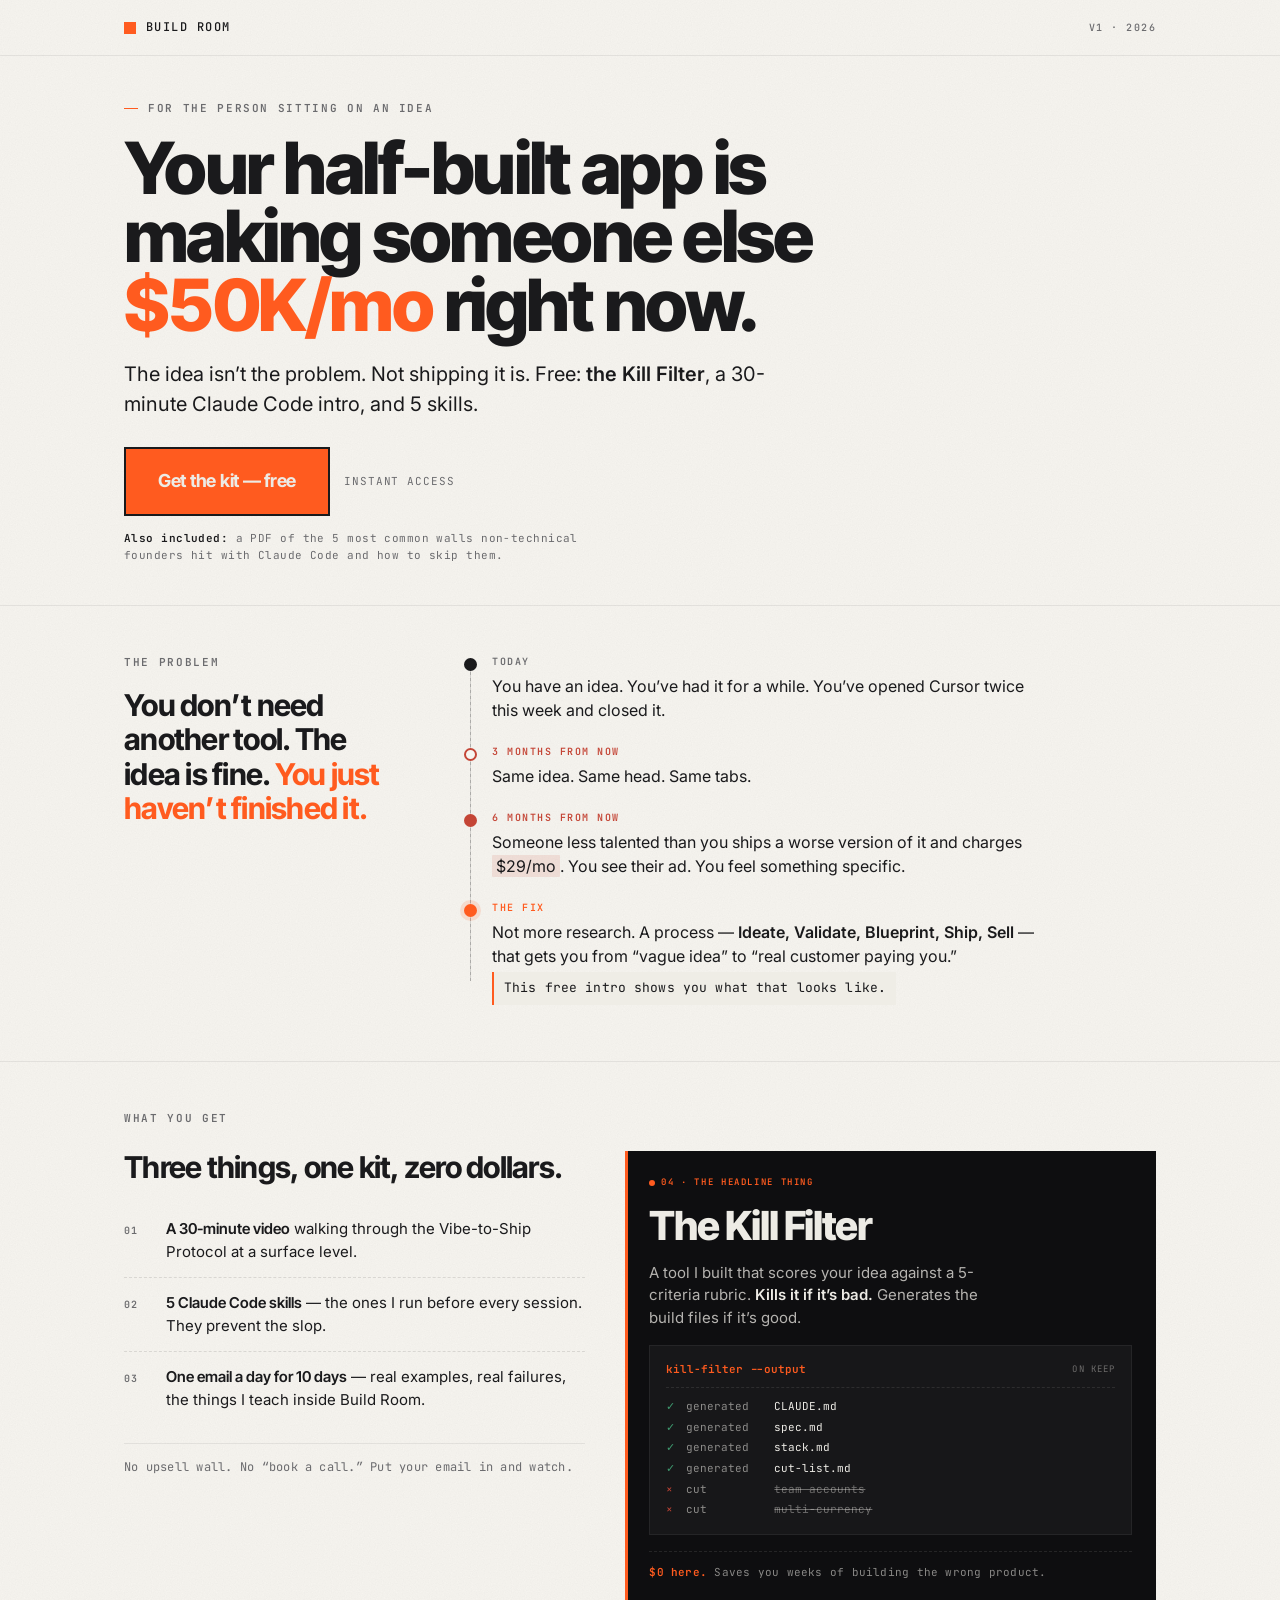
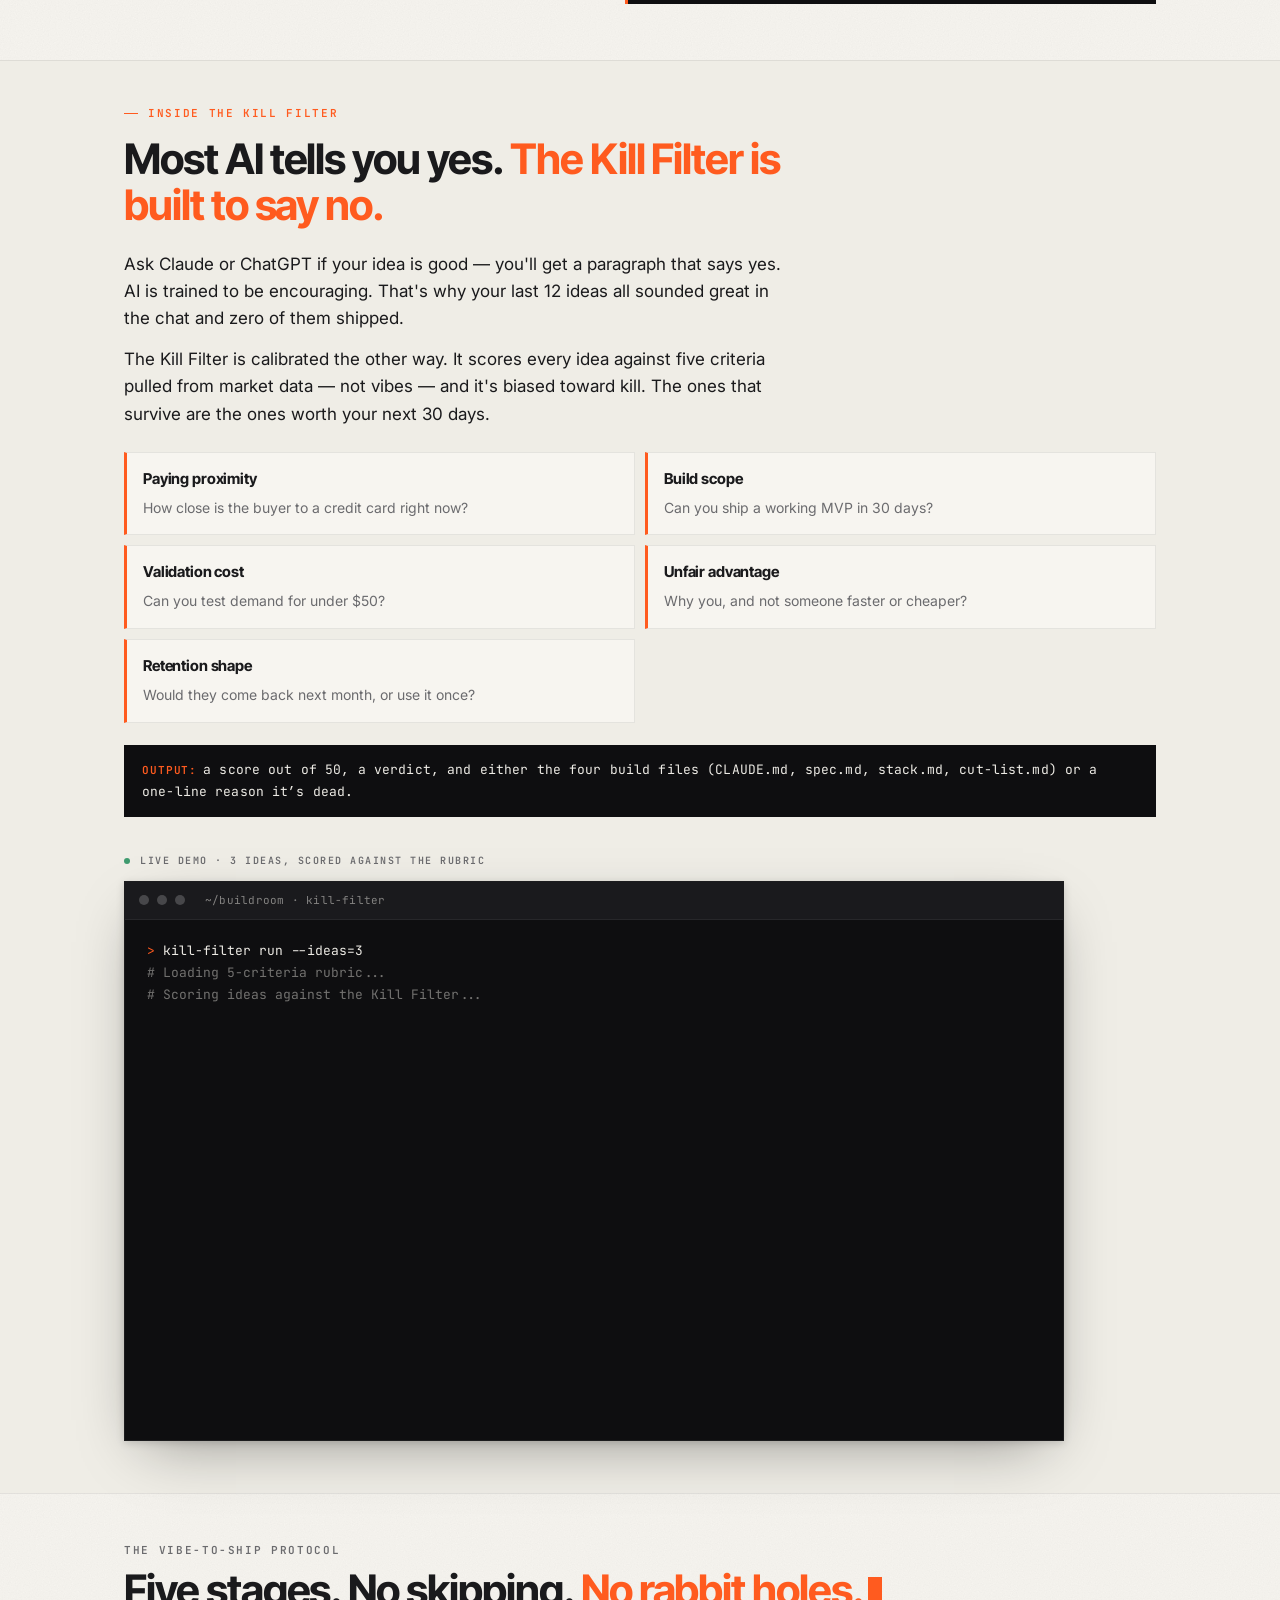
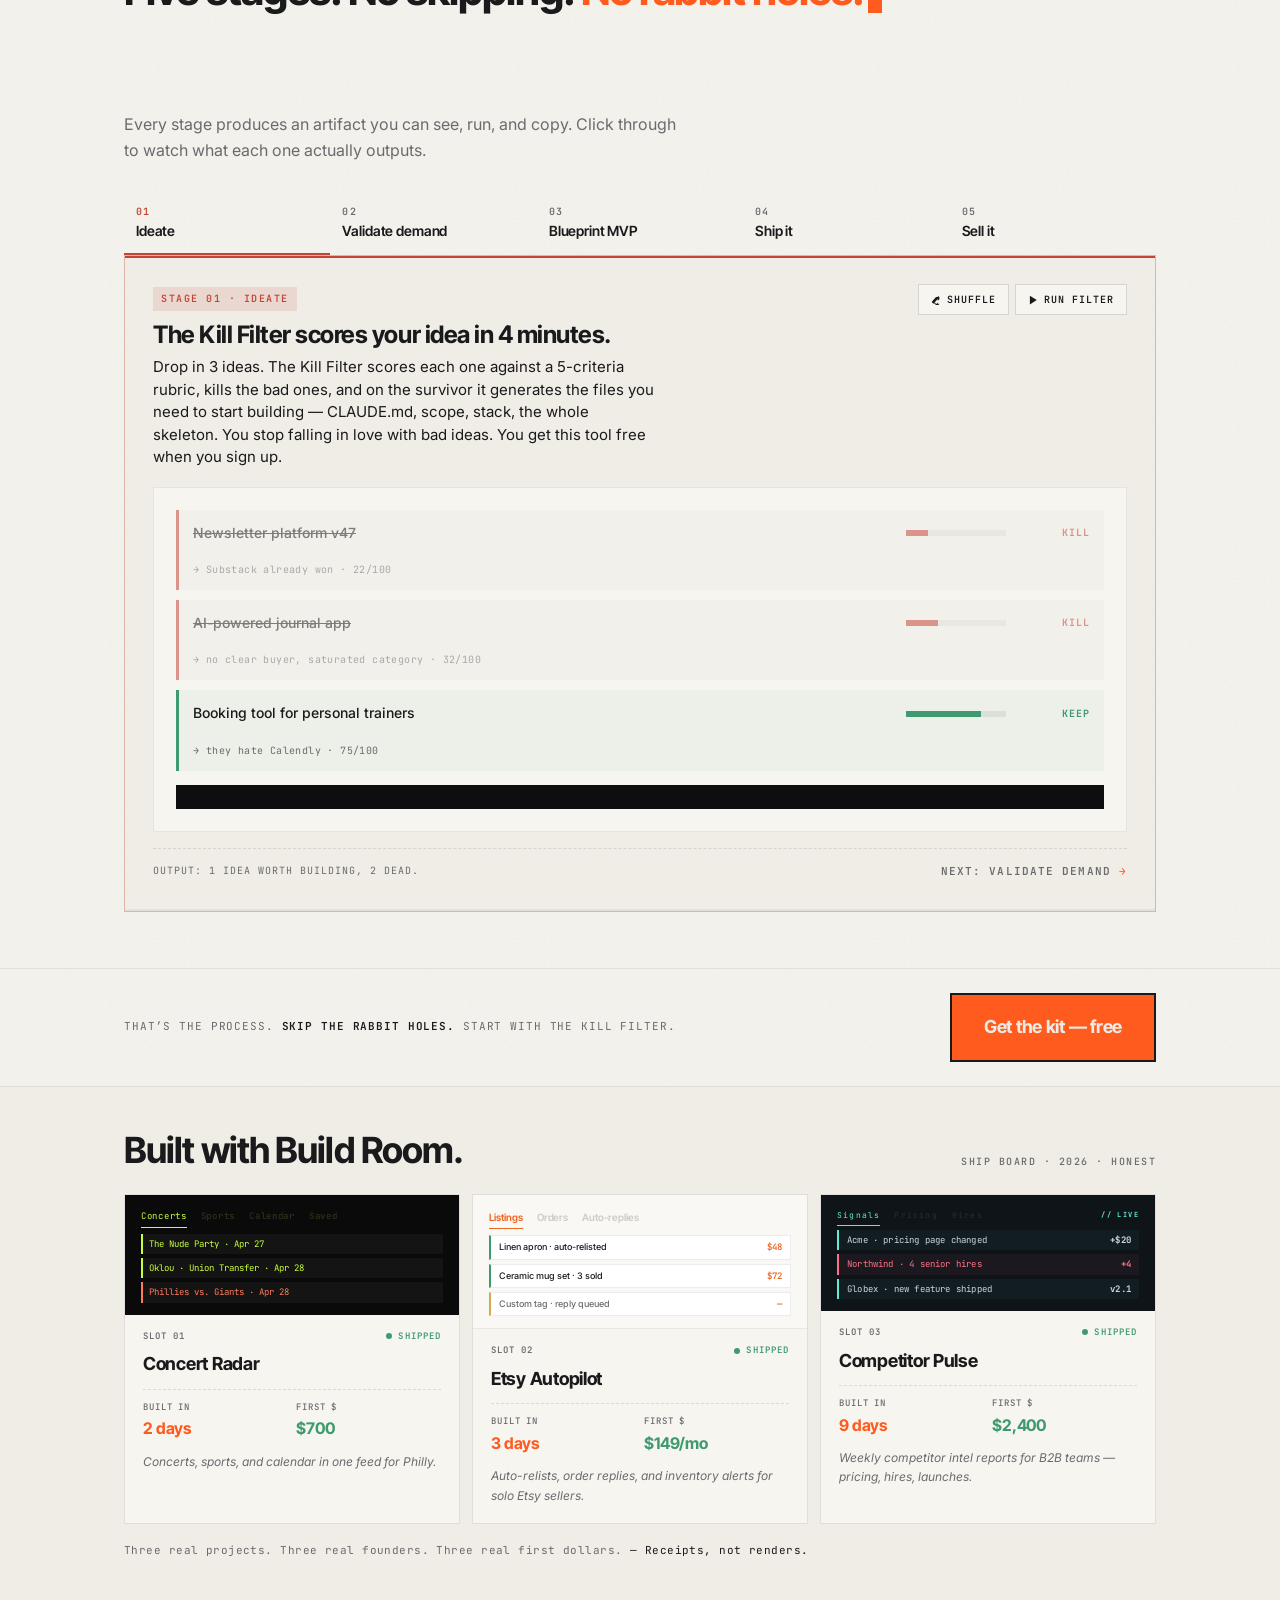
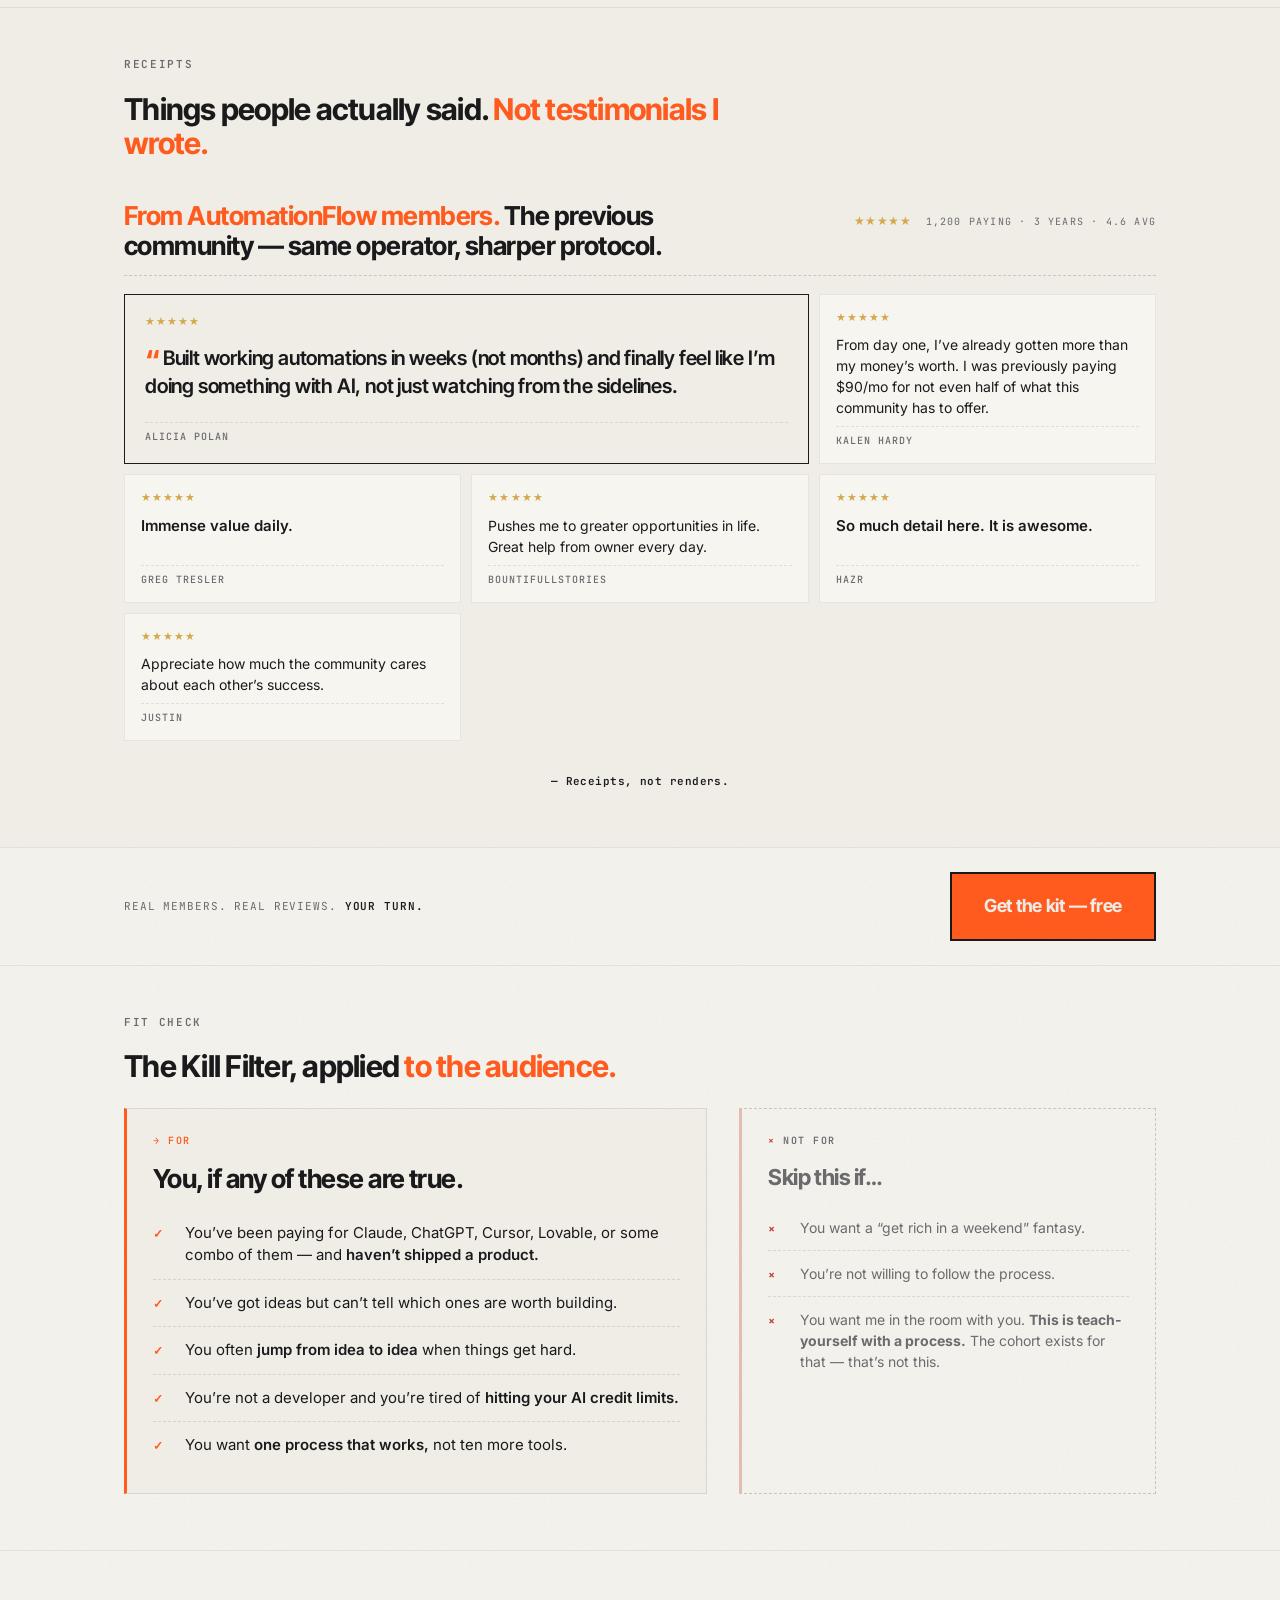
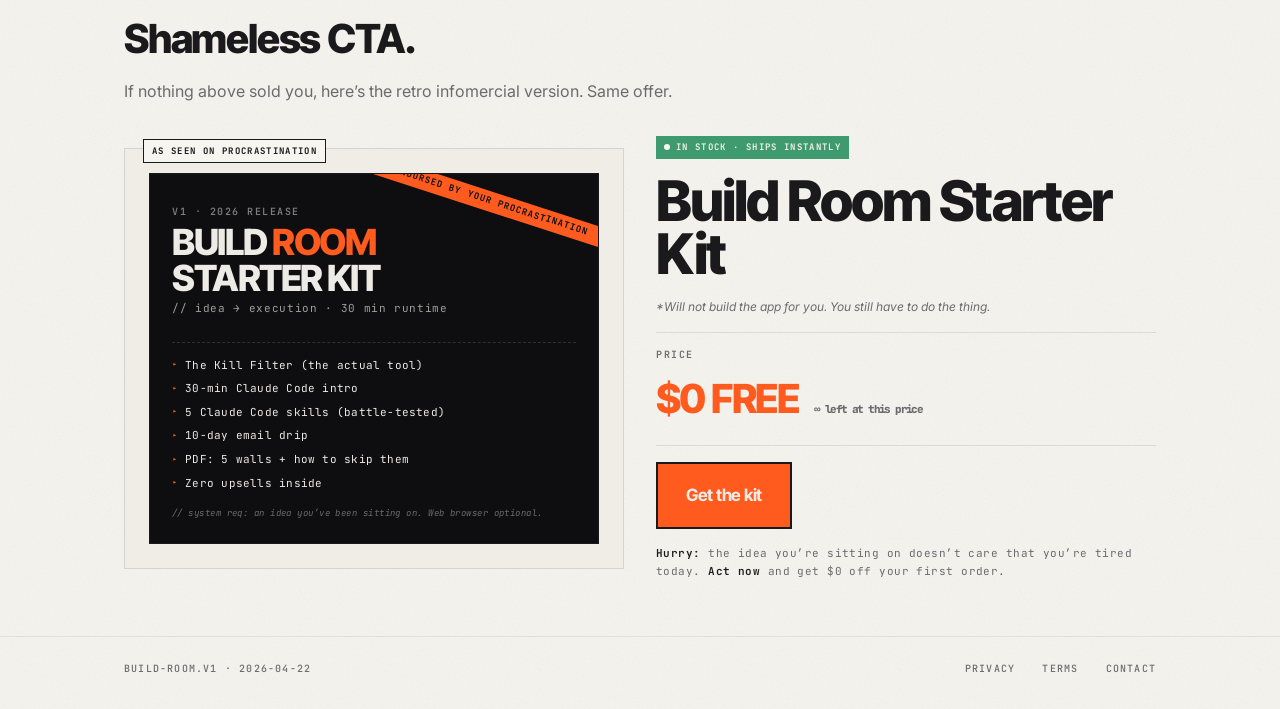
==== commit 0dfea611: "Move Kill Filter terminal demo out of hero, into the explainer section Terminal output (paying proxi" ====
--- a/index.html
+++ b/index.html
@@ -2659,19 +2659,6 @@
       <strong>Also included:</strong> a PDF of the 5 most common walls non-technical founders hit with Claude Code and how to skip them.
     </p>
 
-    <div class="terminal-wrap">
-      <p class="terminal-caption">Live &middot; Stage 01_IDEATE &middot; the Kill Filter</p>
-      <div class="terminal" role="img" aria-label="Terminal demonstration of the Kill Filter scoring three ideas and recommending two be killed.">
-        <div class="terminal-chrome" aria-hidden="true">
-          <span class="terminal-dot"></span>
-          <span class="terminal-dot"></span>
-          <span class="terminal-dot"></span>
-          <span class="terminal-path">~/buildroom &middot; kill-filter</span>
-        </div>
-        <div class="terminal-body" id="hero-terminal"></div>
-      </div>
-    </div>
-
   </div>
 </section>
 
@@ -2825,6 +2812,19 @@
 
     <div class="kill-filter-output">
       <strong>Output:</strong>a score out of 50, a verdict, and either the four build files (CLAUDE.md, spec.md, stack.md, cut-list.md) or a one-line reason it&rsquo;s dead.
+    </div>
+
+    <div class="terminal-wrap">
+      <p class="terminal-caption">Live demo &middot; 3 ideas, scored against the rubric</p>
+      <div class="terminal" role="img" aria-label="Terminal demonstration of the Kill Filter scoring three ideas and recommending two be killed.">
+        <div class="terminal-chrome" aria-hidden="true">
+          <span class="terminal-dot"></span>
+          <span class="terminal-dot"></span>
+          <span class="terminal-dot"></span>
+          <span class="terminal-path">~/buildroom &middot; kill-filter</span>
+        </div>
+        <div class="terminal-body" id="hero-terminal"></div>
+      </div>
     </div>
   </div>
 </section>
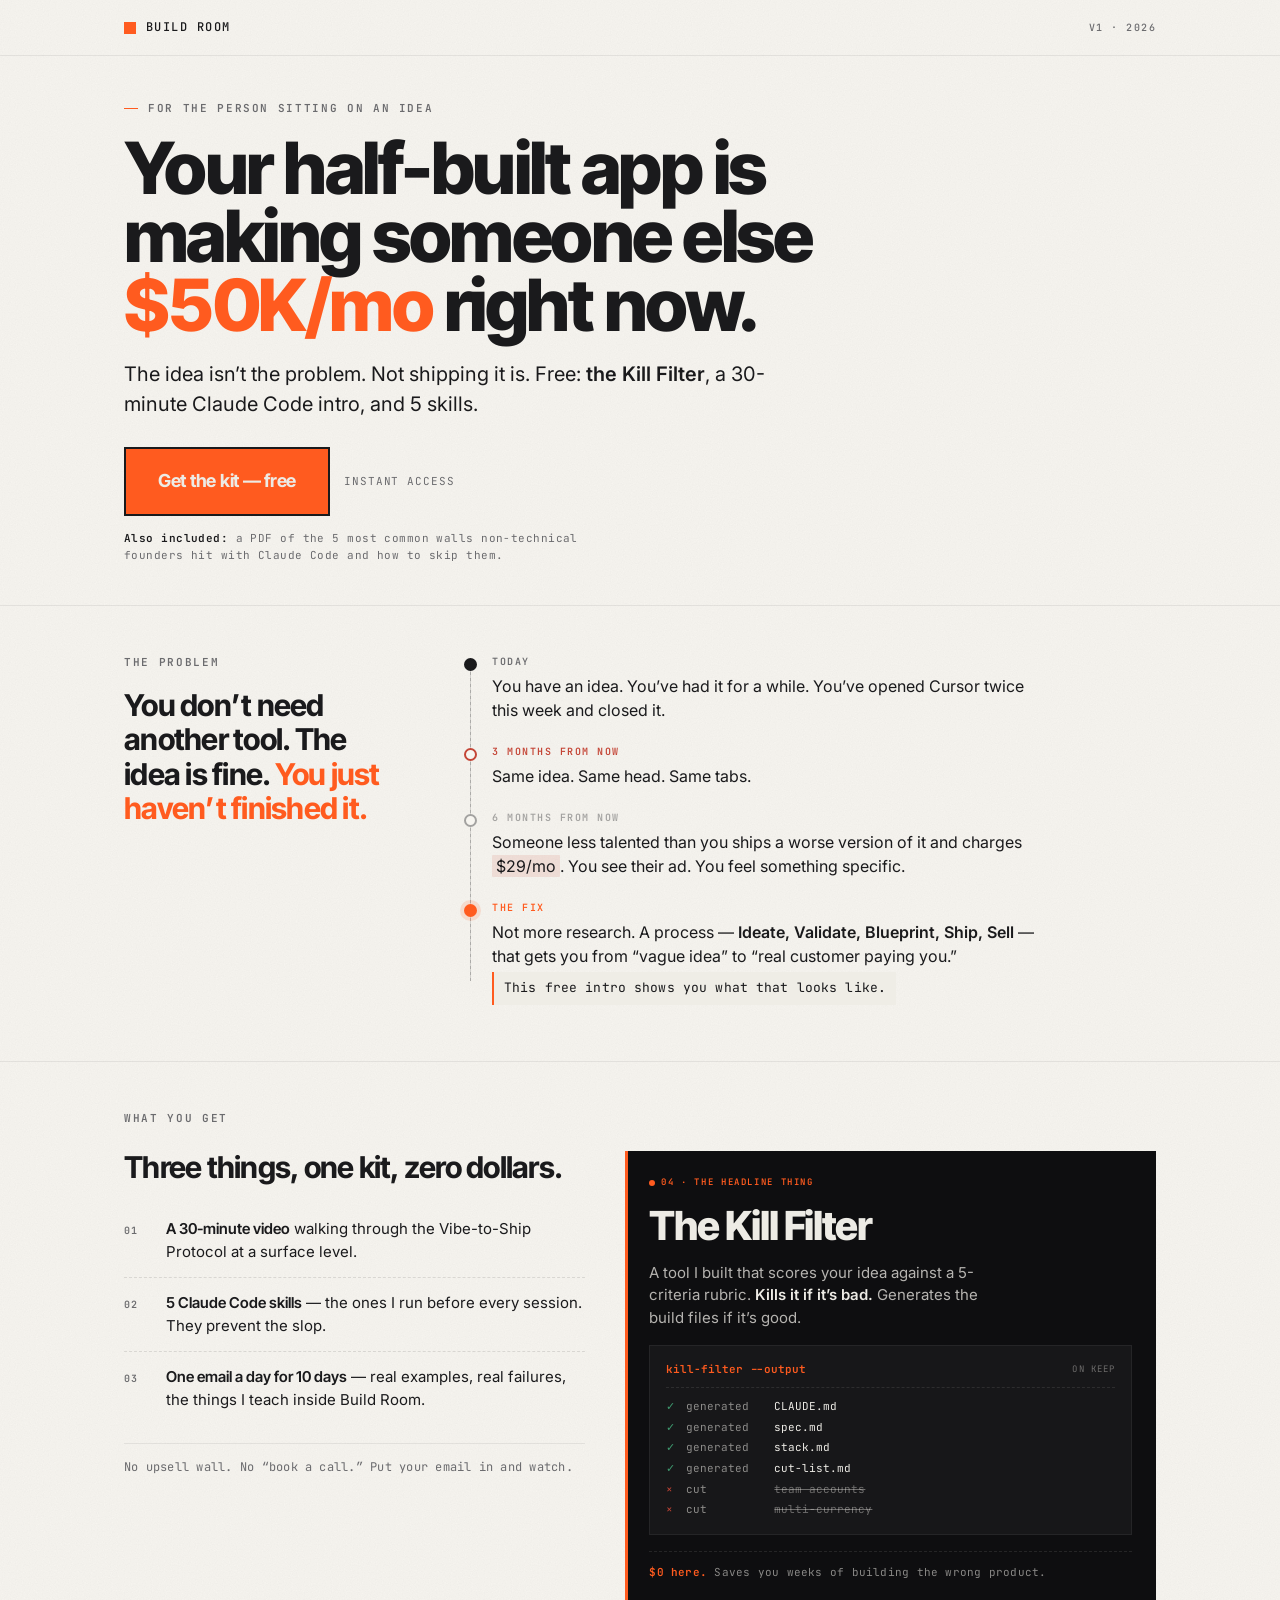
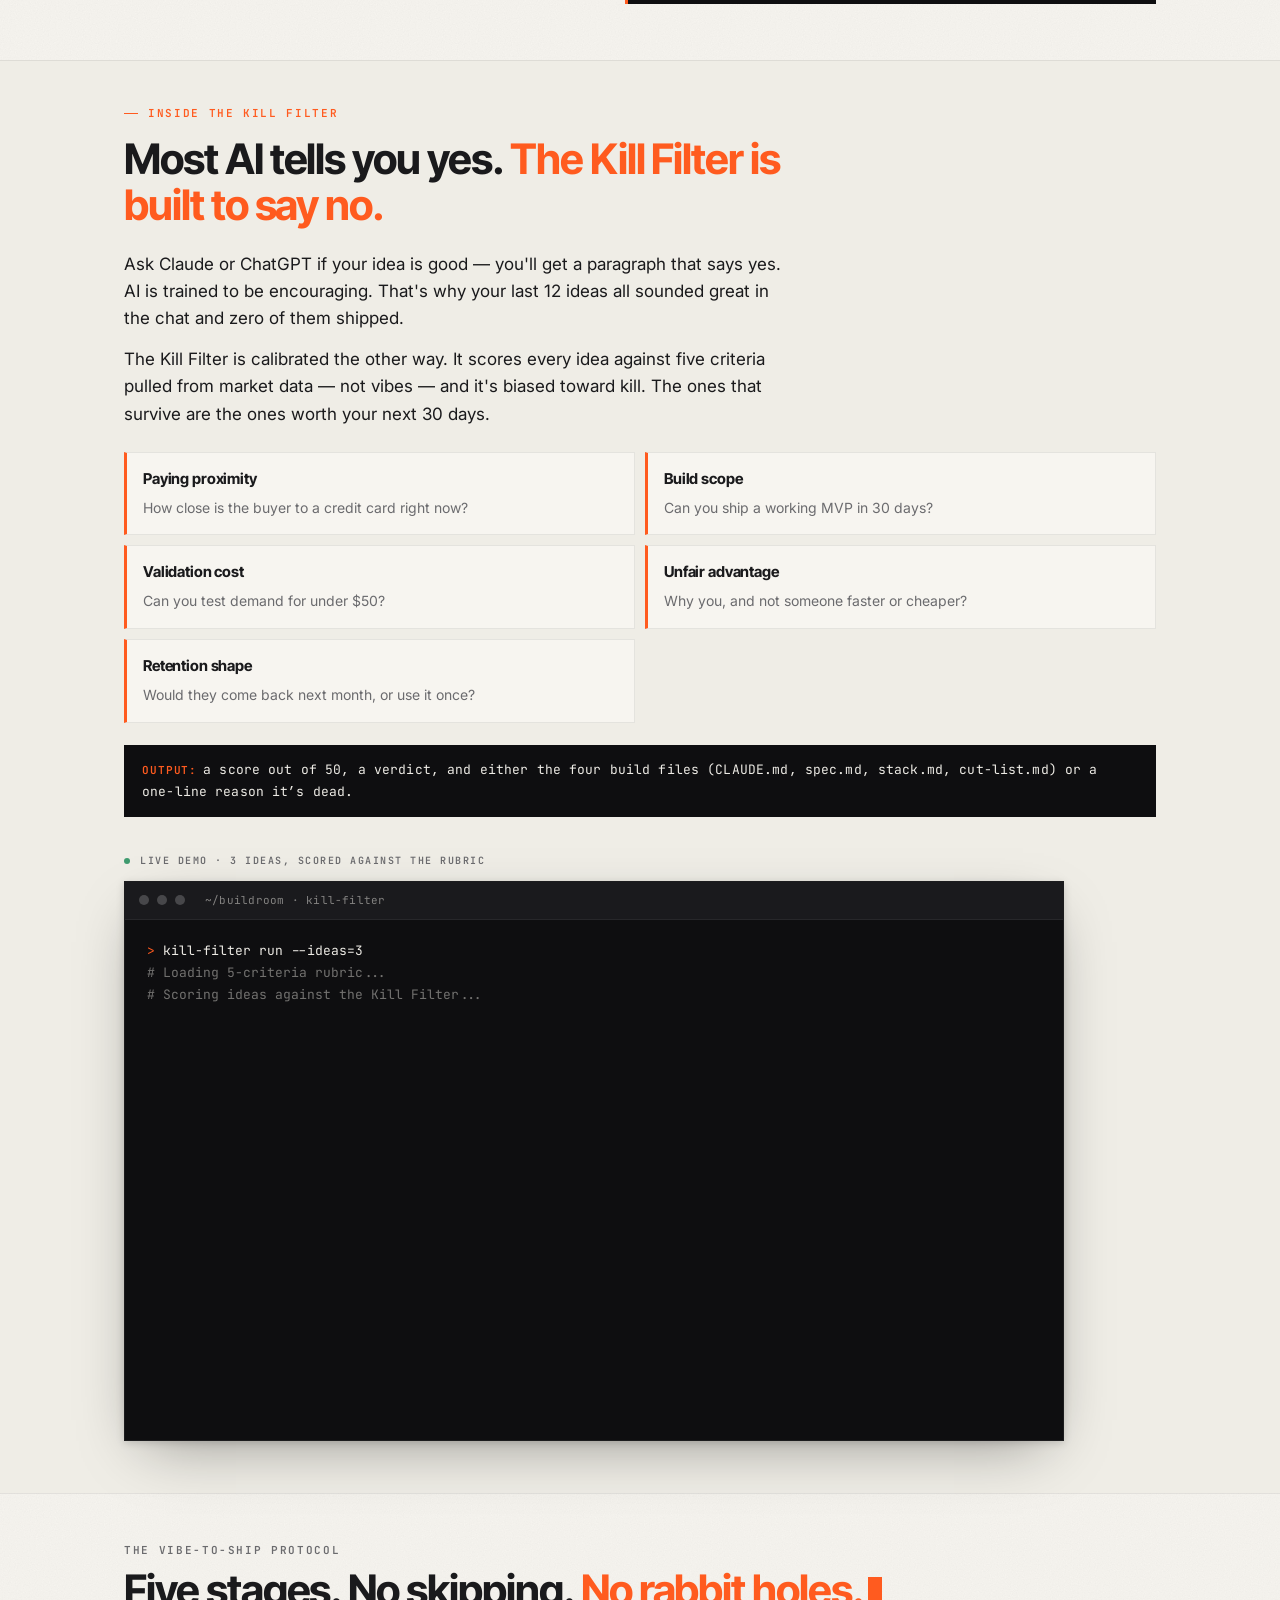
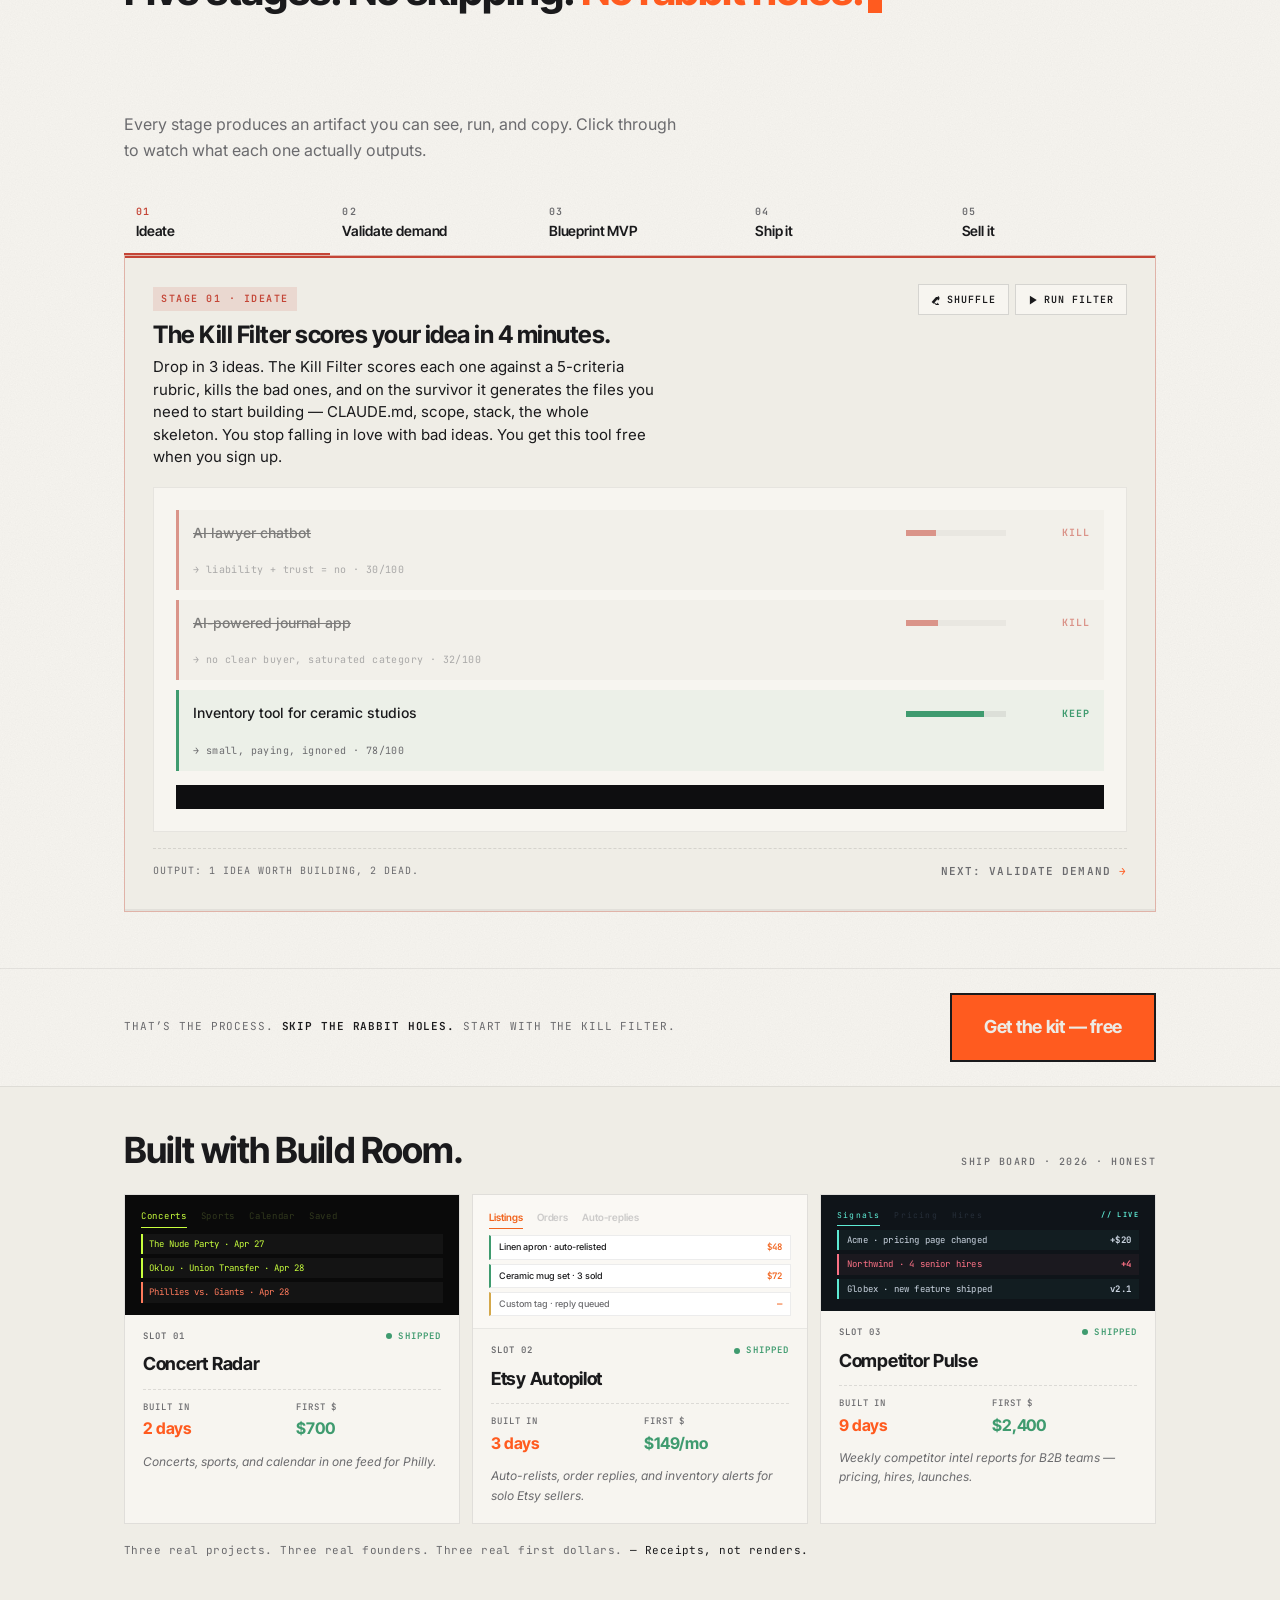
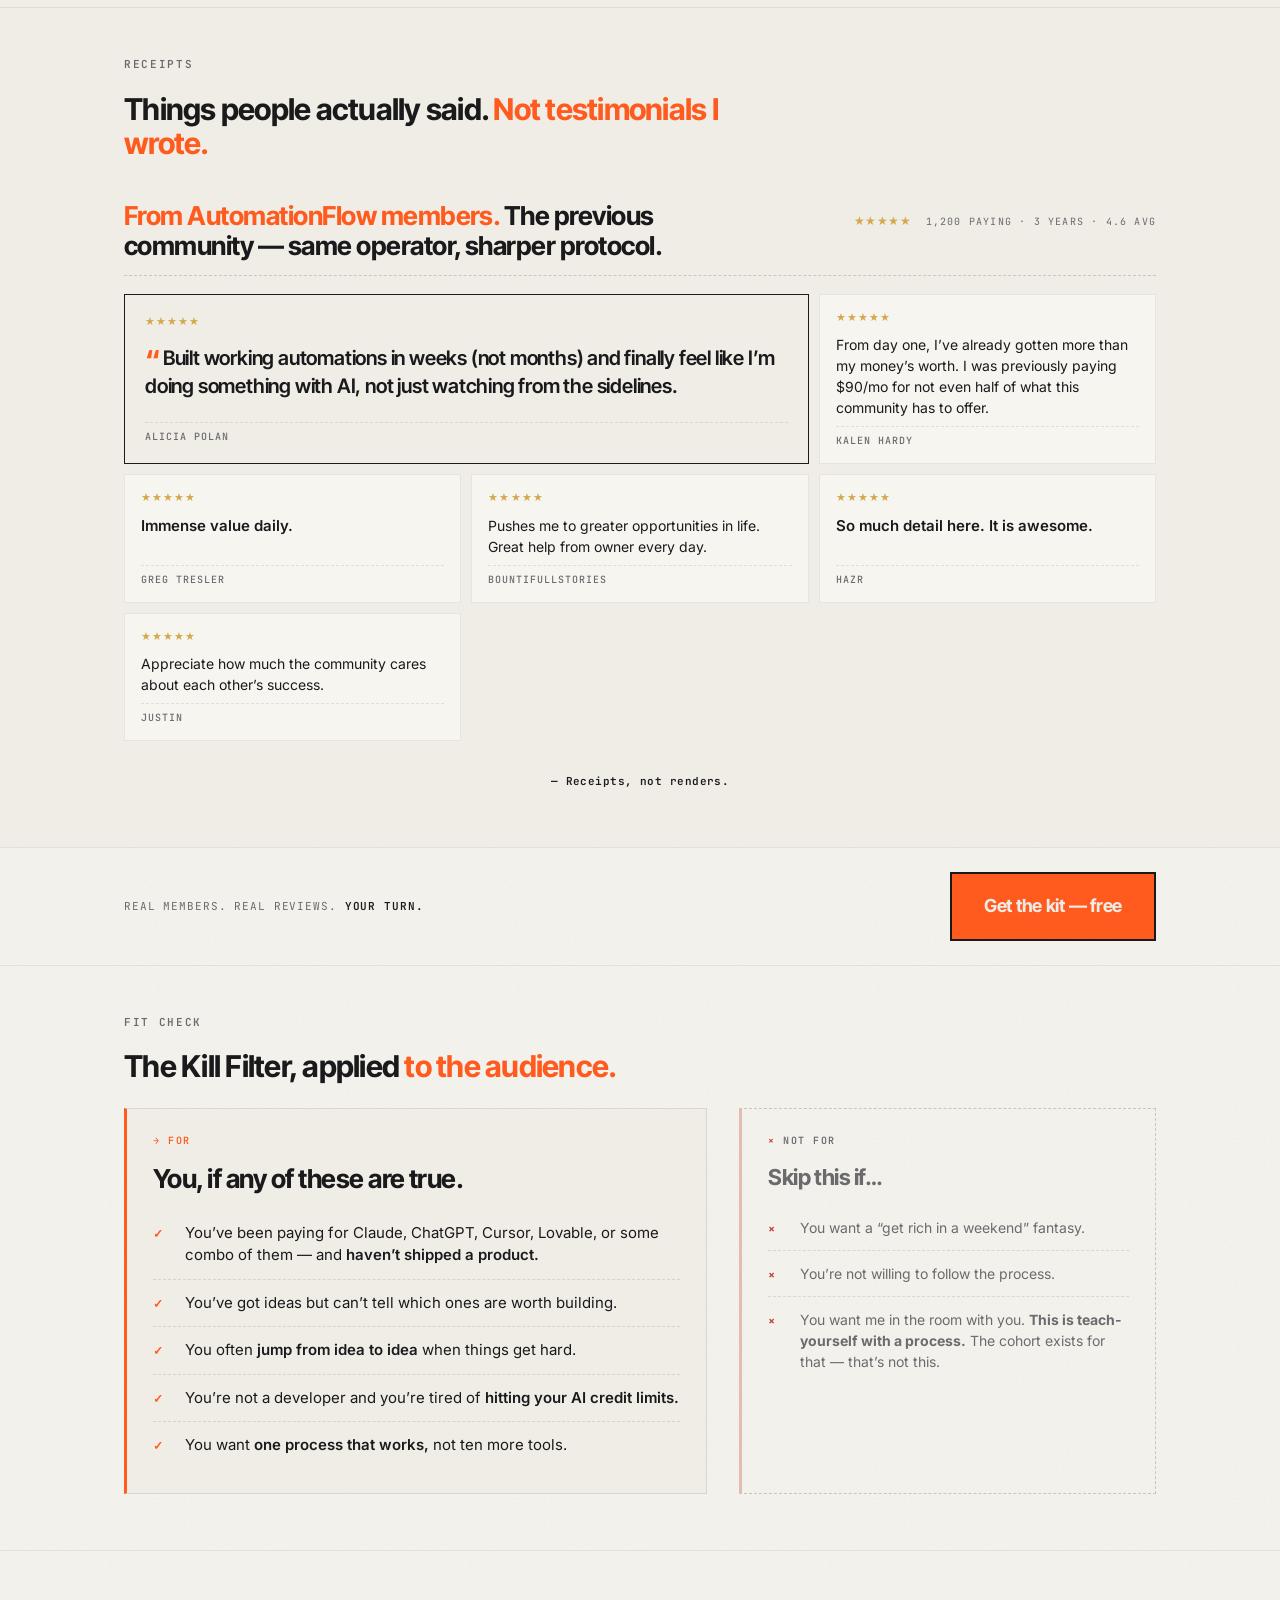
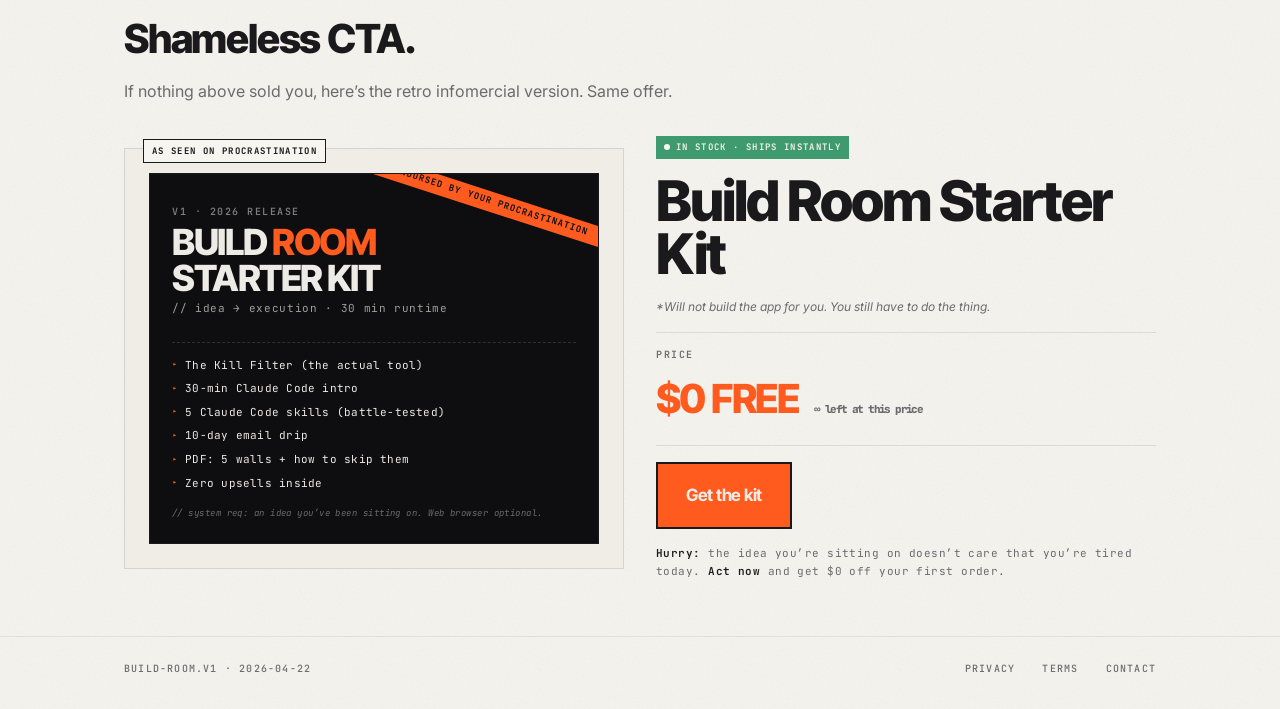
==== commit 5e8a8015: "Animate timeline markers: dim by default, light up + pulse as each scrolls into view" ====
--- a/index.html
+++ b/index.html
@@ -1300,6 +1300,7 @@
 }
 .timeline-item:last-child { padding-bottom: 0; }
 
+/* Timeline markers — dim by default, light up as each item scrolls into view */
 .timeline-marker {
   position: absolute;
   left: -28px;
@@ -1308,23 +1309,54 @@
   height: 13px;
   border-radius: 50%;
   background: var(--paper);
-  border: 2px solid var(--pencil);
-}
-.timeline-item.now .timeline-marker {
+  border: 2px solid var(--pencil-light);
+  transition: background 0.5s ease, border-color 0.5s ease, box-shadow 0.6s ease;
+}
+
+/* Lit state per type — applies the saturated color + a one-time pulse animation */
+.timeline-item.now.lit .timeline-marker {
   border-color: var(--graphite);
   background: var(--graphite);
-}
-.timeline-item.bad .timeline-marker {
+  animation: marker-pulse-graphite 0.9s ease-out;
+}
+.timeline-item.bad.lit .timeline-marker {
   border-color: var(--kill);
-}
-.timeline-item.bad.peak .timeline-marker {
+  animation: marker-pulse-kill 0.9s ease-out;
+}
+.timeline-item.bad.peak.lit .timeline-marker {
   background: var(--kill);
   border-color: var(--kill);
-}
-.timeline-item.good .timeline-marker {
+  animation: marker-pulse-kill 0.9s ease-out;
+}
+.timeline-item.good.lit .timeline-marker {
   border-color: var(--signal);
   background: var(--signal);
   box-shadow: 0 0 0 4px rgba(255, 91, 31, 0.15);
+  animation: marker-pulse-signal 1.2s ease-out;
+}
+
+@keyframes marker-pulse-graphite {
+  0%   { box-shadow: 0 0 0 0   rgba(26, 26, 28, 0); }
+  35%  { box-shadow: 0 0 0 7px rgba(26, 26, 28, 0.28); }
+  100% { box-shadow: 0 0 0 0   rgba(26, 26, 28, 0); }
+}
+@keyframes marker-pulse-kill {
+  0%   { box-shadow: 0 0 0 0   rgba(196, 69, 54, 0); }
+  35%  { box-shadow: 0 0 0 7px rgba(196, 69, 54, 0.28); }
+  100% { box-shadow: 0 0 0 0   rgba(196, 69, 54, 0); }
+}
+@keyframes marker-pulse-signal {
+  0%   { box-shadow: 0 0 0 0   rgba(255, 91, 31, 0); }
+  40%  { box-shadow: 0 0 0 10px rgba(255, 91, 31, 0.32); }
+  100% { box-shadow: 0 0 0 4px  rgba(255, 91, 31, 0.15); }
+}
+
+@media (prefers-reduced-motion: reduce) {
+  .timeline-marker { transition: none; }
+  .timeline-item.now.lit .timeline-marker,
+  .timeline-item.bad.lit .timeline-marker,
+  .timeline-item.bad.peak.lit .timeline-marker,
+  .timeline-item.good.lit .timeline-marker { animation: none; }
 }
 
 .timeline-when {
@@ -1333,11 +1365,13 @@
   font-weight: 600;
   letter-spacing: 0.15em;
   text-transform: uppercase;
-  color: var(--pencil);
+  color: var(--pencil-light);
   margin-bottom: 4px;
-}
-.timeline-item.bad .timeline-when { color: var(--kill); }
-.timeline-item.good .timeline-when { color: var(--signal); }
+  transition: color 0.5s ease;
+}
+.timeline-item.lit .timeline-when { color: var(--pencil); }
+.timeline-item.bad.lit .timeline-when { color: var(--kill); }
+.timeline-item.good.lit .timeline-when { color: var(--signal); }
 
 .timeline-text {
   font-size: 16px;
@@ -4089,6 +4123,35 @@
     });
   });
 })();
+
+/* ==========================================================
+   PROBLEM TIMELINE — light each marker as it scrolls into view
+   ========================================================== */
+(function() {
+  const items = document.querySelectorAll('.timeline-item');
+  if (!items.length) return;
+
+  const reduced = window.matchMedia('(prefers-reduced-motion: reduce)').matches;
+  if (reduced) {
+    // Skip the on-scroll choreography; show all lit immediately
+    items.forEach(item => item.classList.add('lit'));
+    return;
+  }
+
+  const io = new IntersectionObserver((entries) => {
+    entries.forEach(entry => {
+      if (entry.isIntersecting) {
+        entry.target.classList.add('lit');
+        io.unobserve(entry.target);
+      }
+    });
+  }, {
+    threshold: 0.55,
+    rootMargin: '0px 0px -8% 0px'
+  });
+
+  items.forEach(item => io.observe(item));
+})();
 </script>
 
 </body>
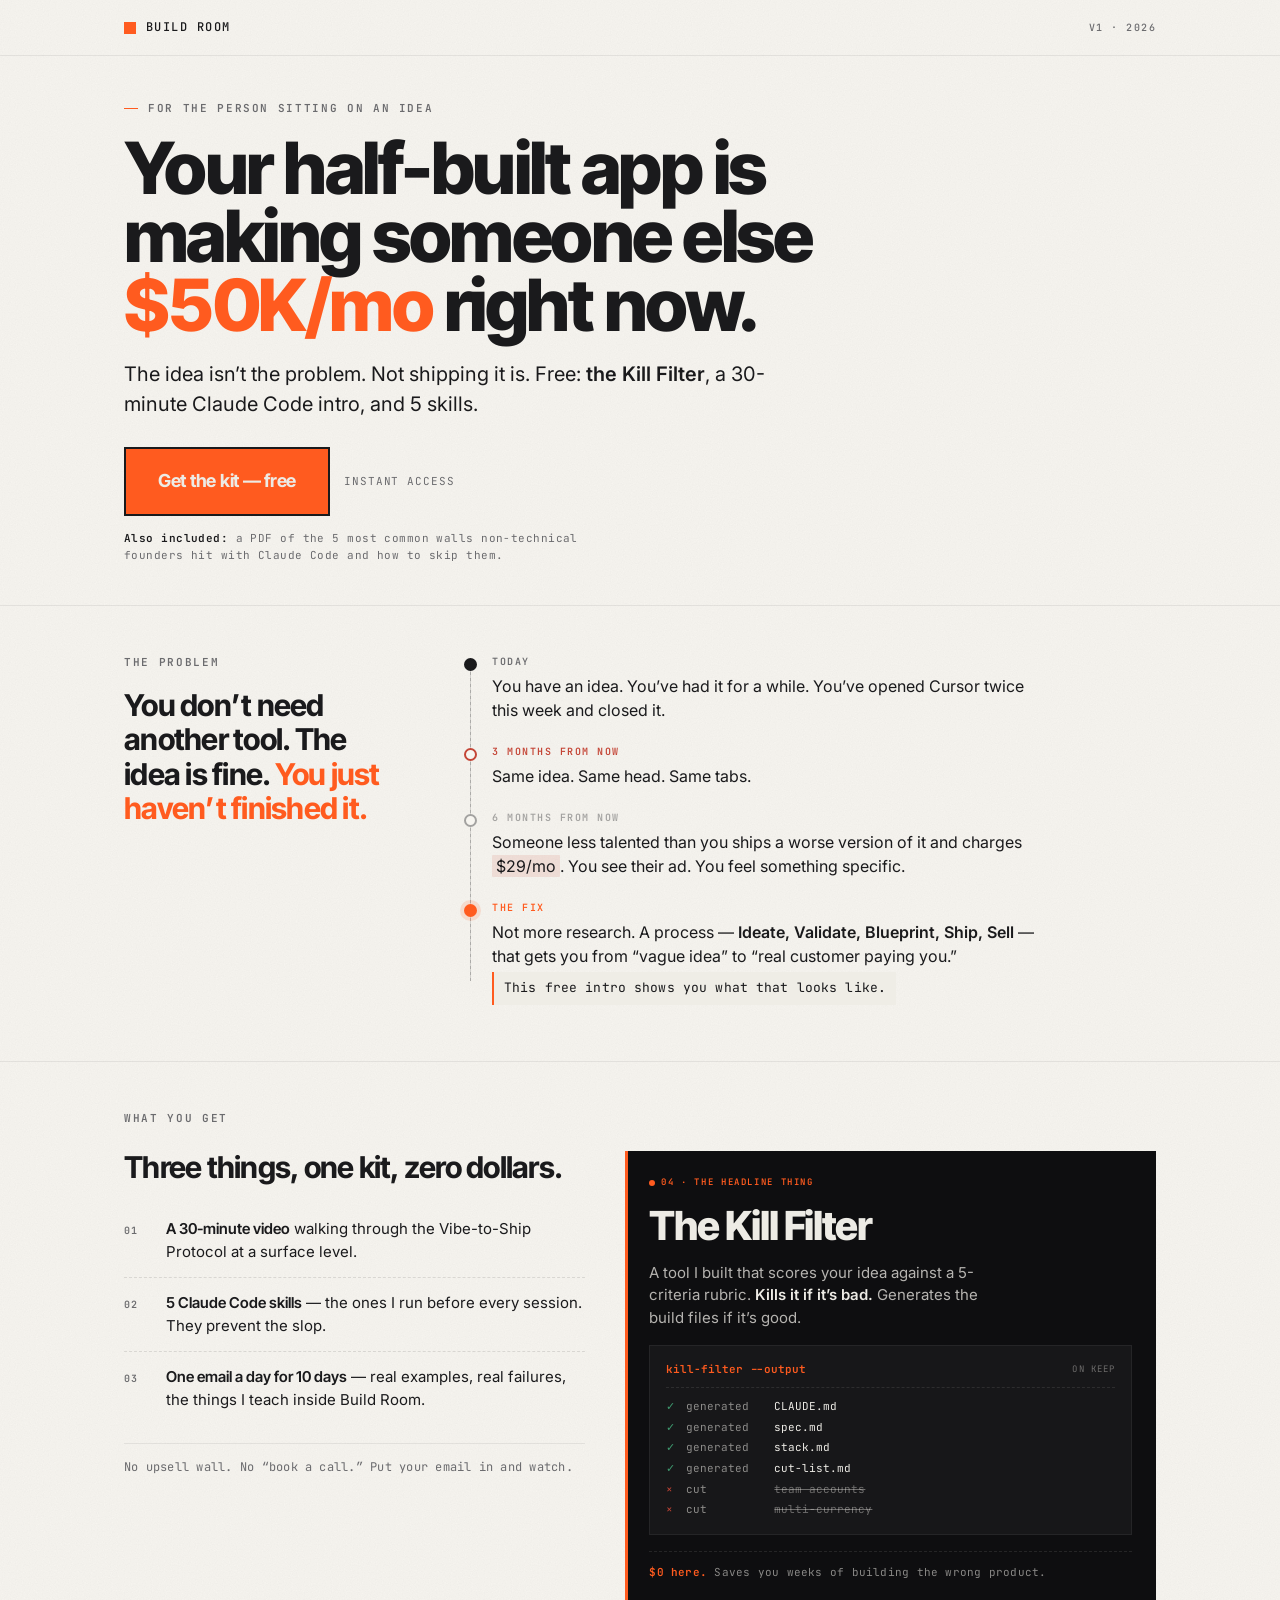
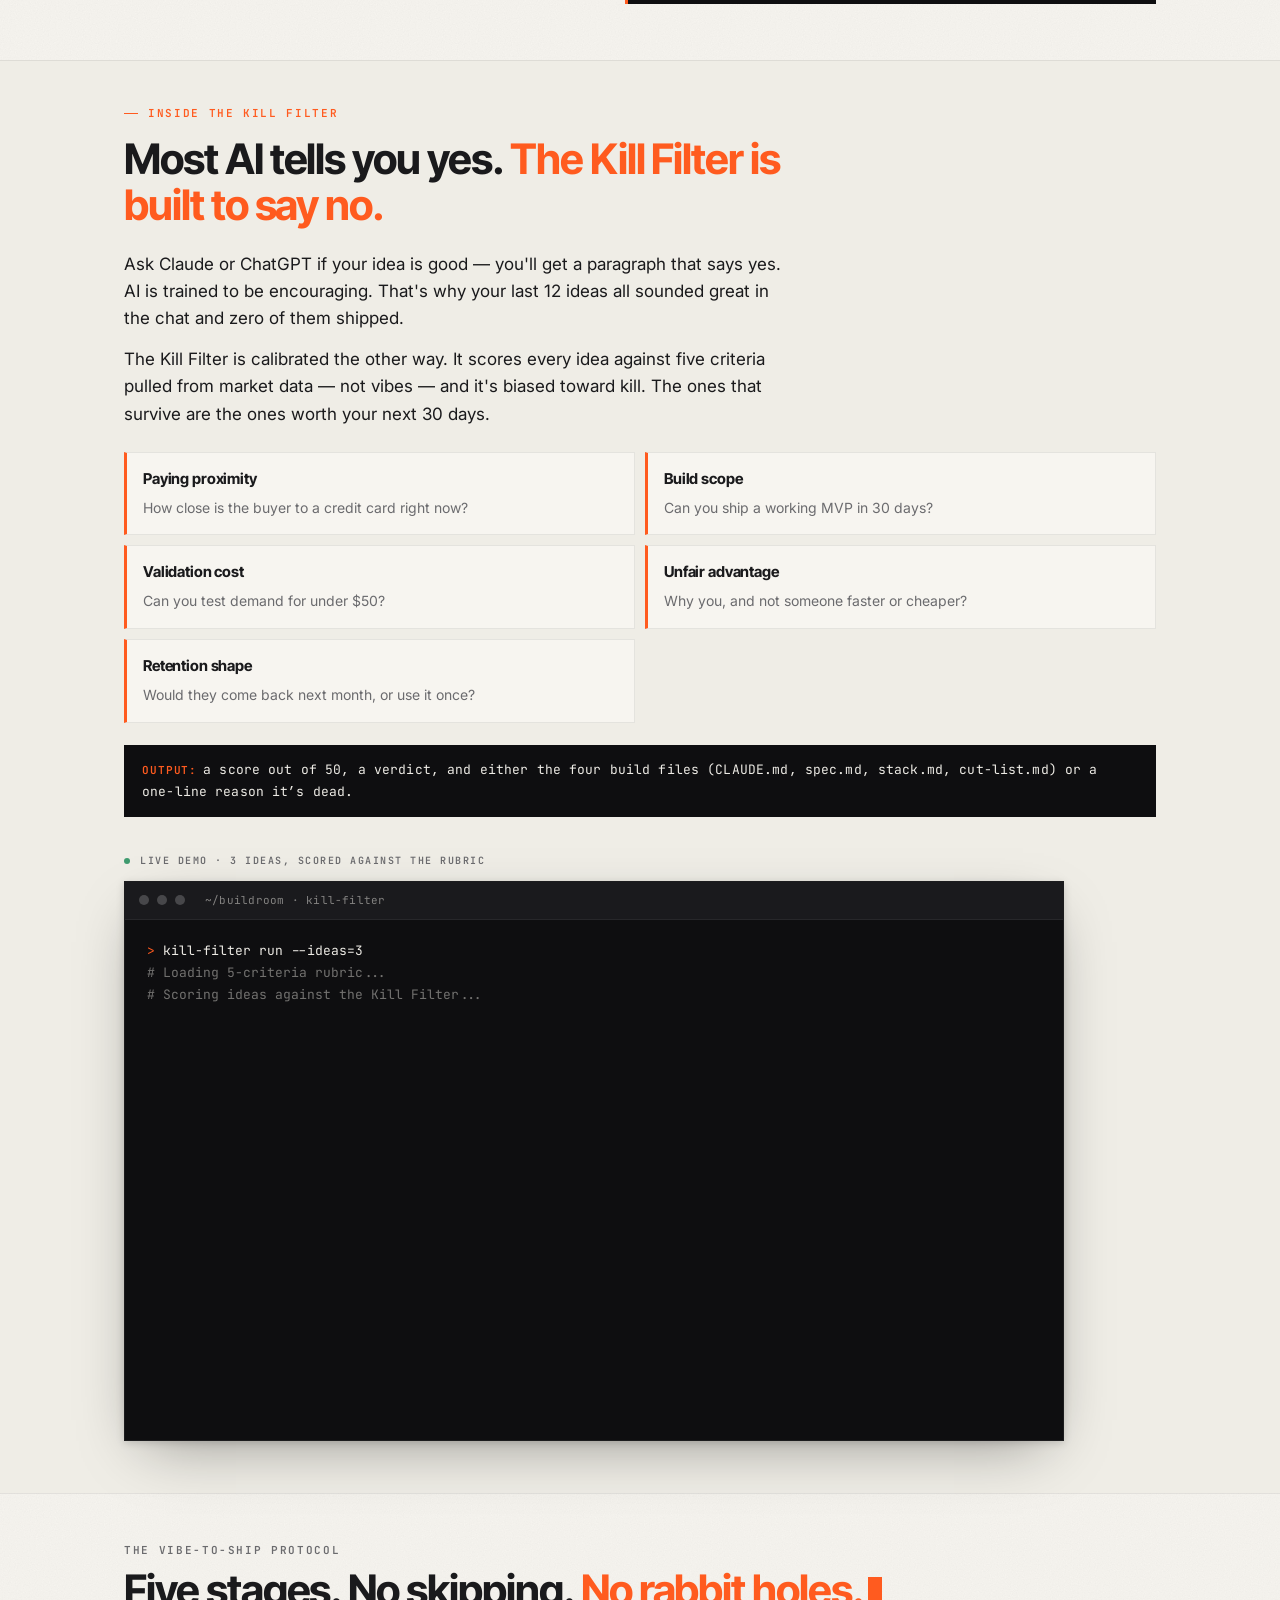
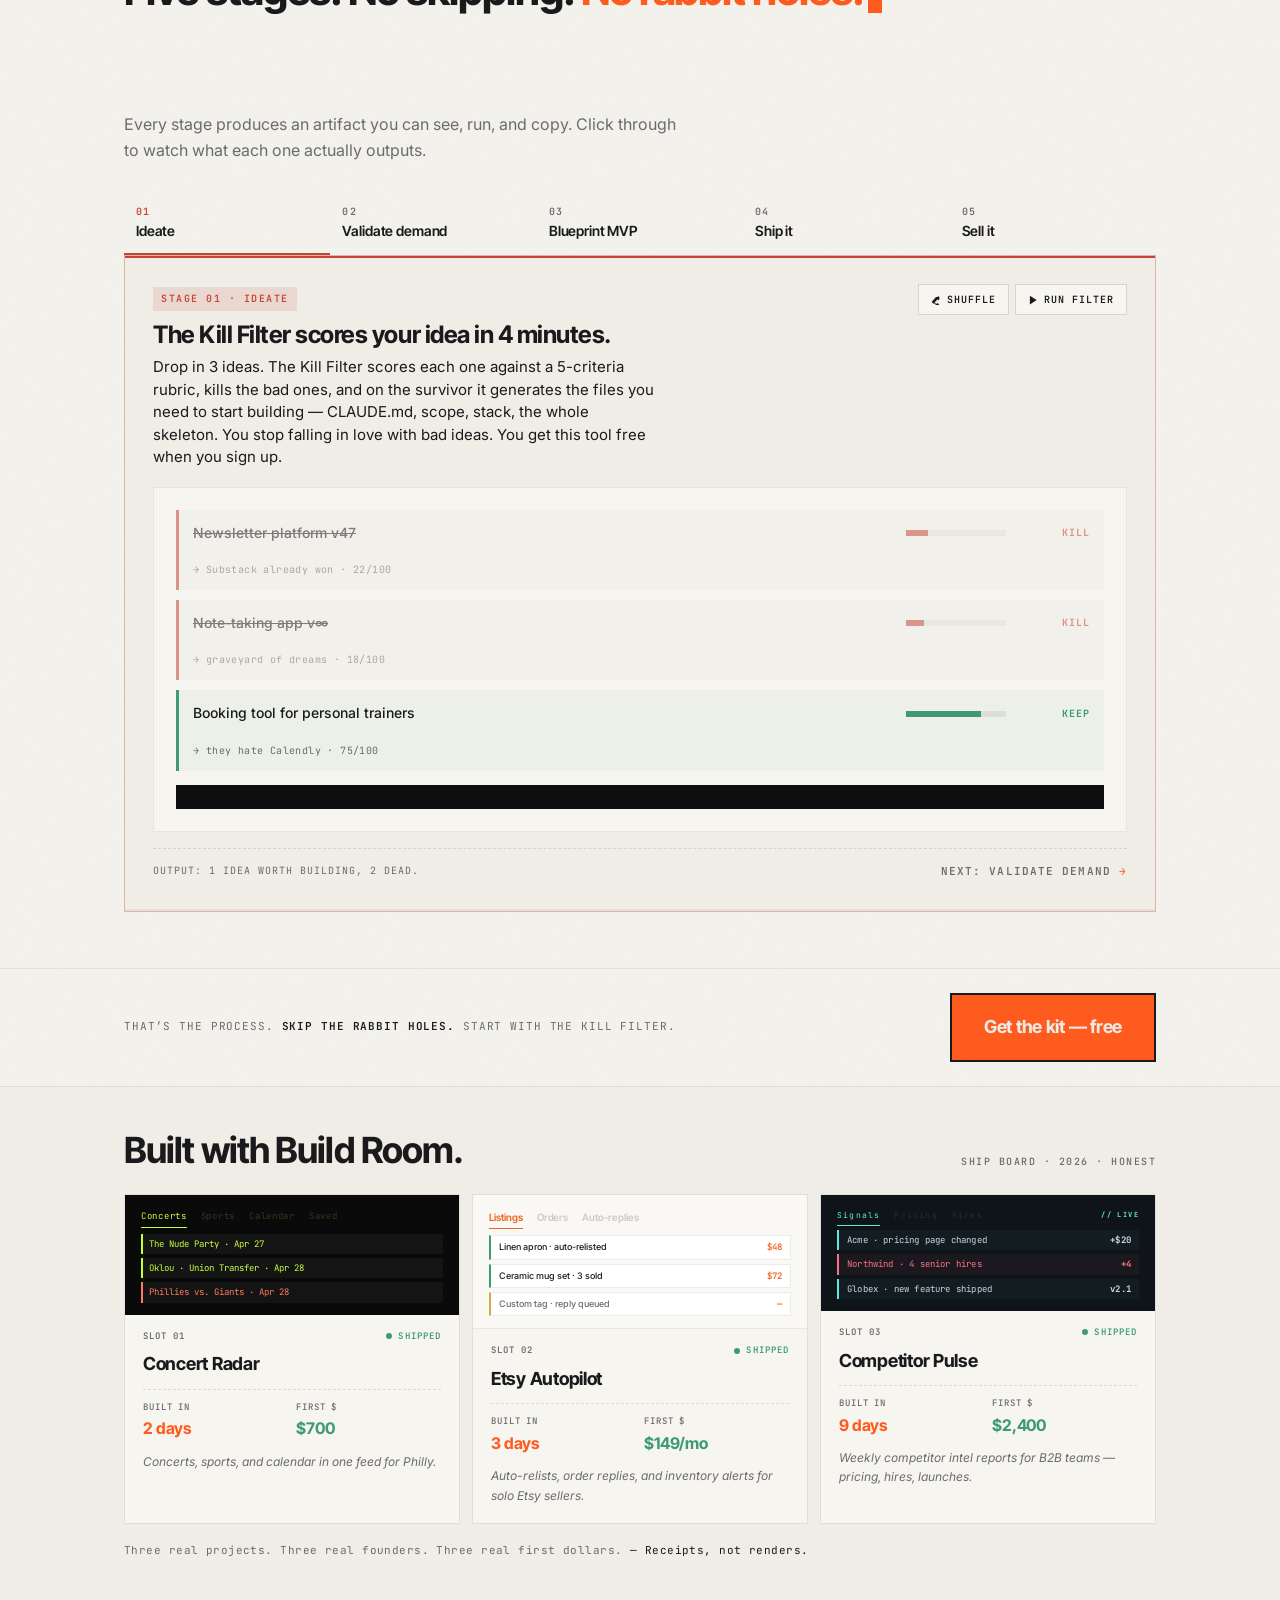
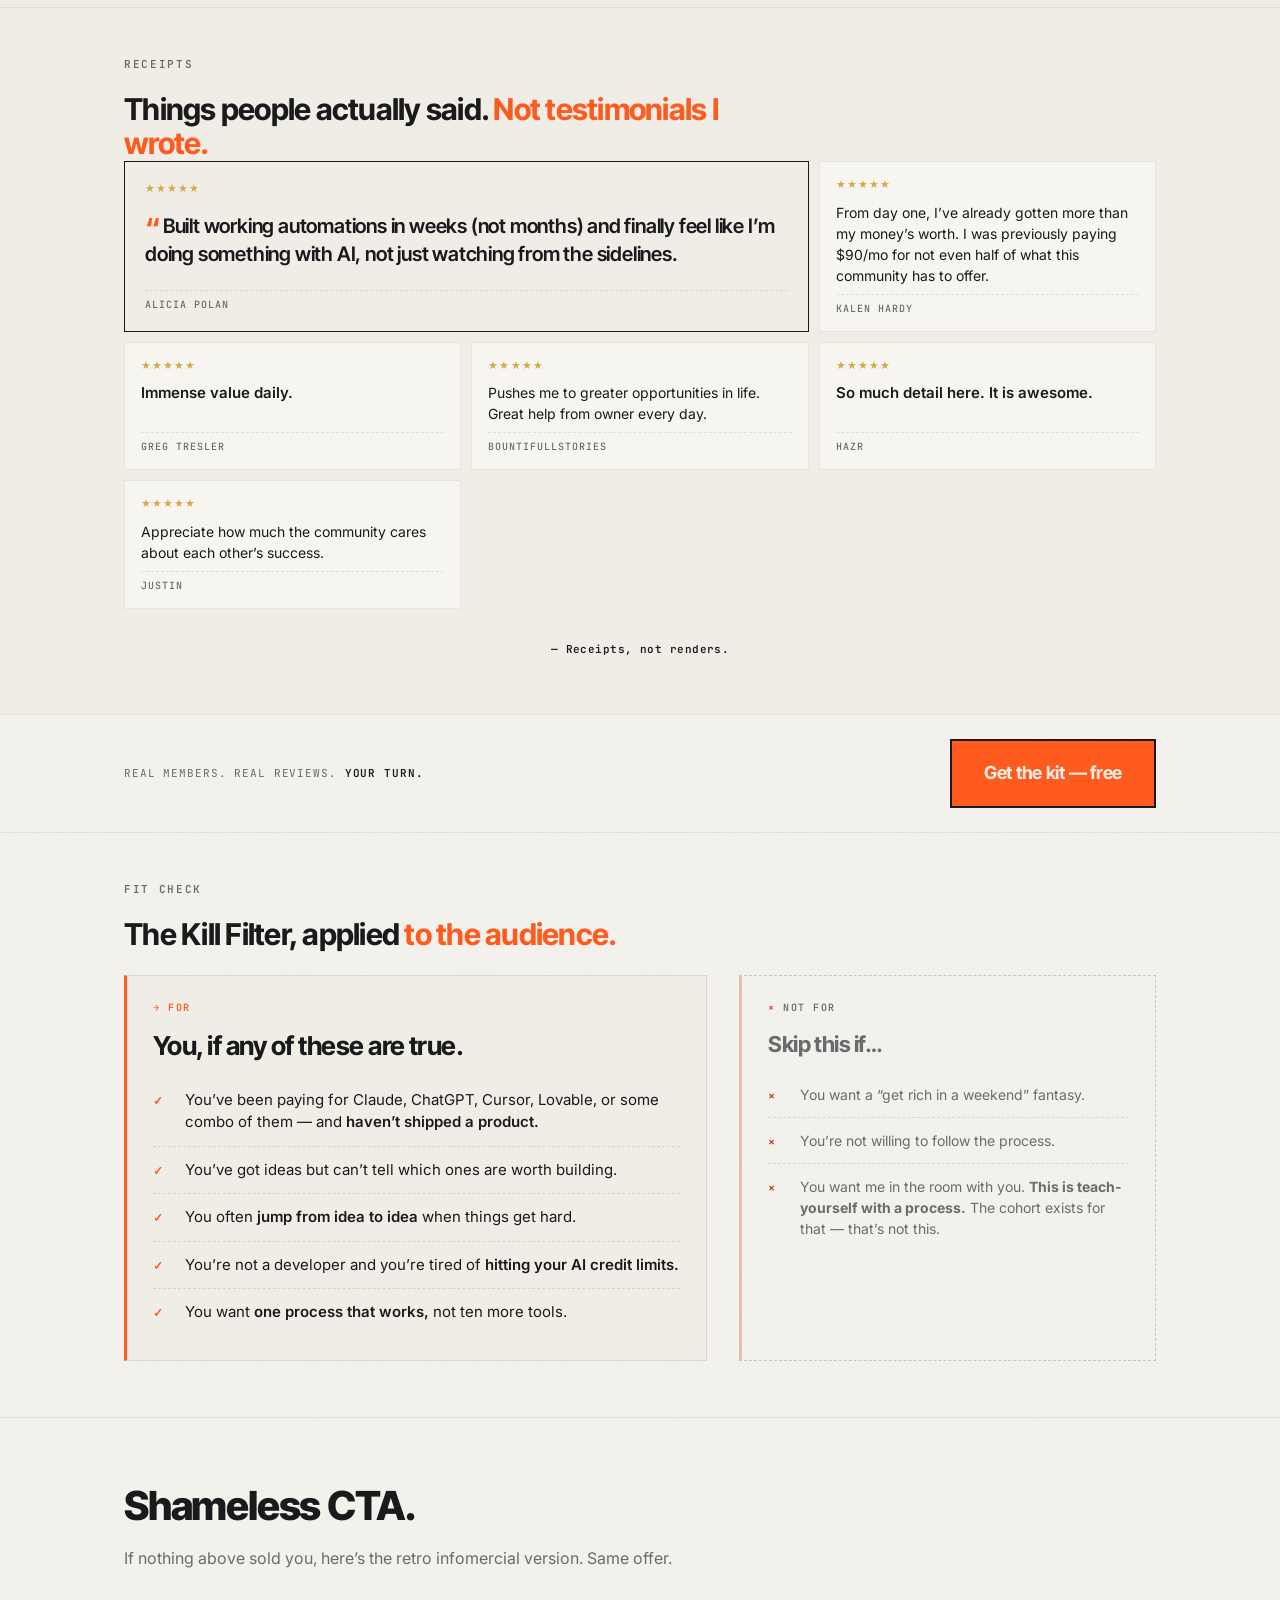
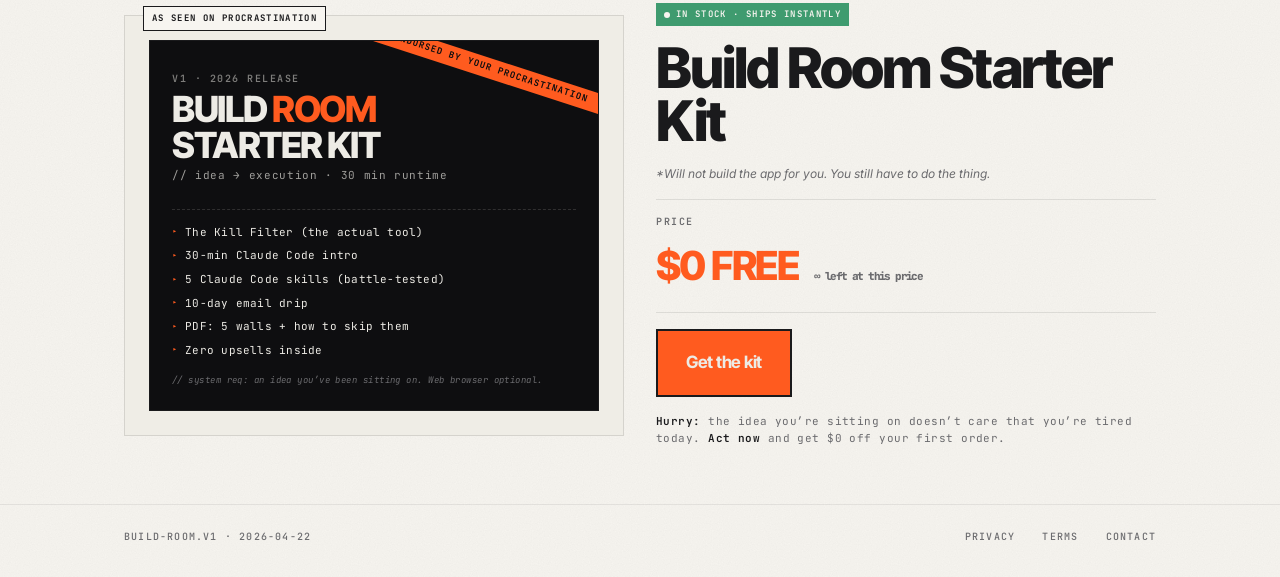
==== commit da683181: "Remove AutomationFlow review wall header + stat line" ====
--- a/index.html
+++ b/index.html
@@ -3290,17 +3290,6 @@
       Things people actually said. <span class="signal">Not testimonials I wrote.</span>
     </p>
 
-    <!-- Review wall from AutomationFlow, the previous community -->
-    <div class="review-wall-head">
-      <h3 class="review-wall-title">
-        <span class="signal">From AutomationFlow members.</span> The previous community &mdash; same operator, sharper protocol.
-      </h3>
-      <div class="review-wall-meta">
-        <span class="stars">&#9733;&#9733;&#9733;&#9733;&#9733;</span>
-        <span>1,200 paying &middot; 3 years &middot; 4.6 avg</span>
-      </div>
-    </div>
-
     <div class="review-grid">
 
       <div class="review-card featured">
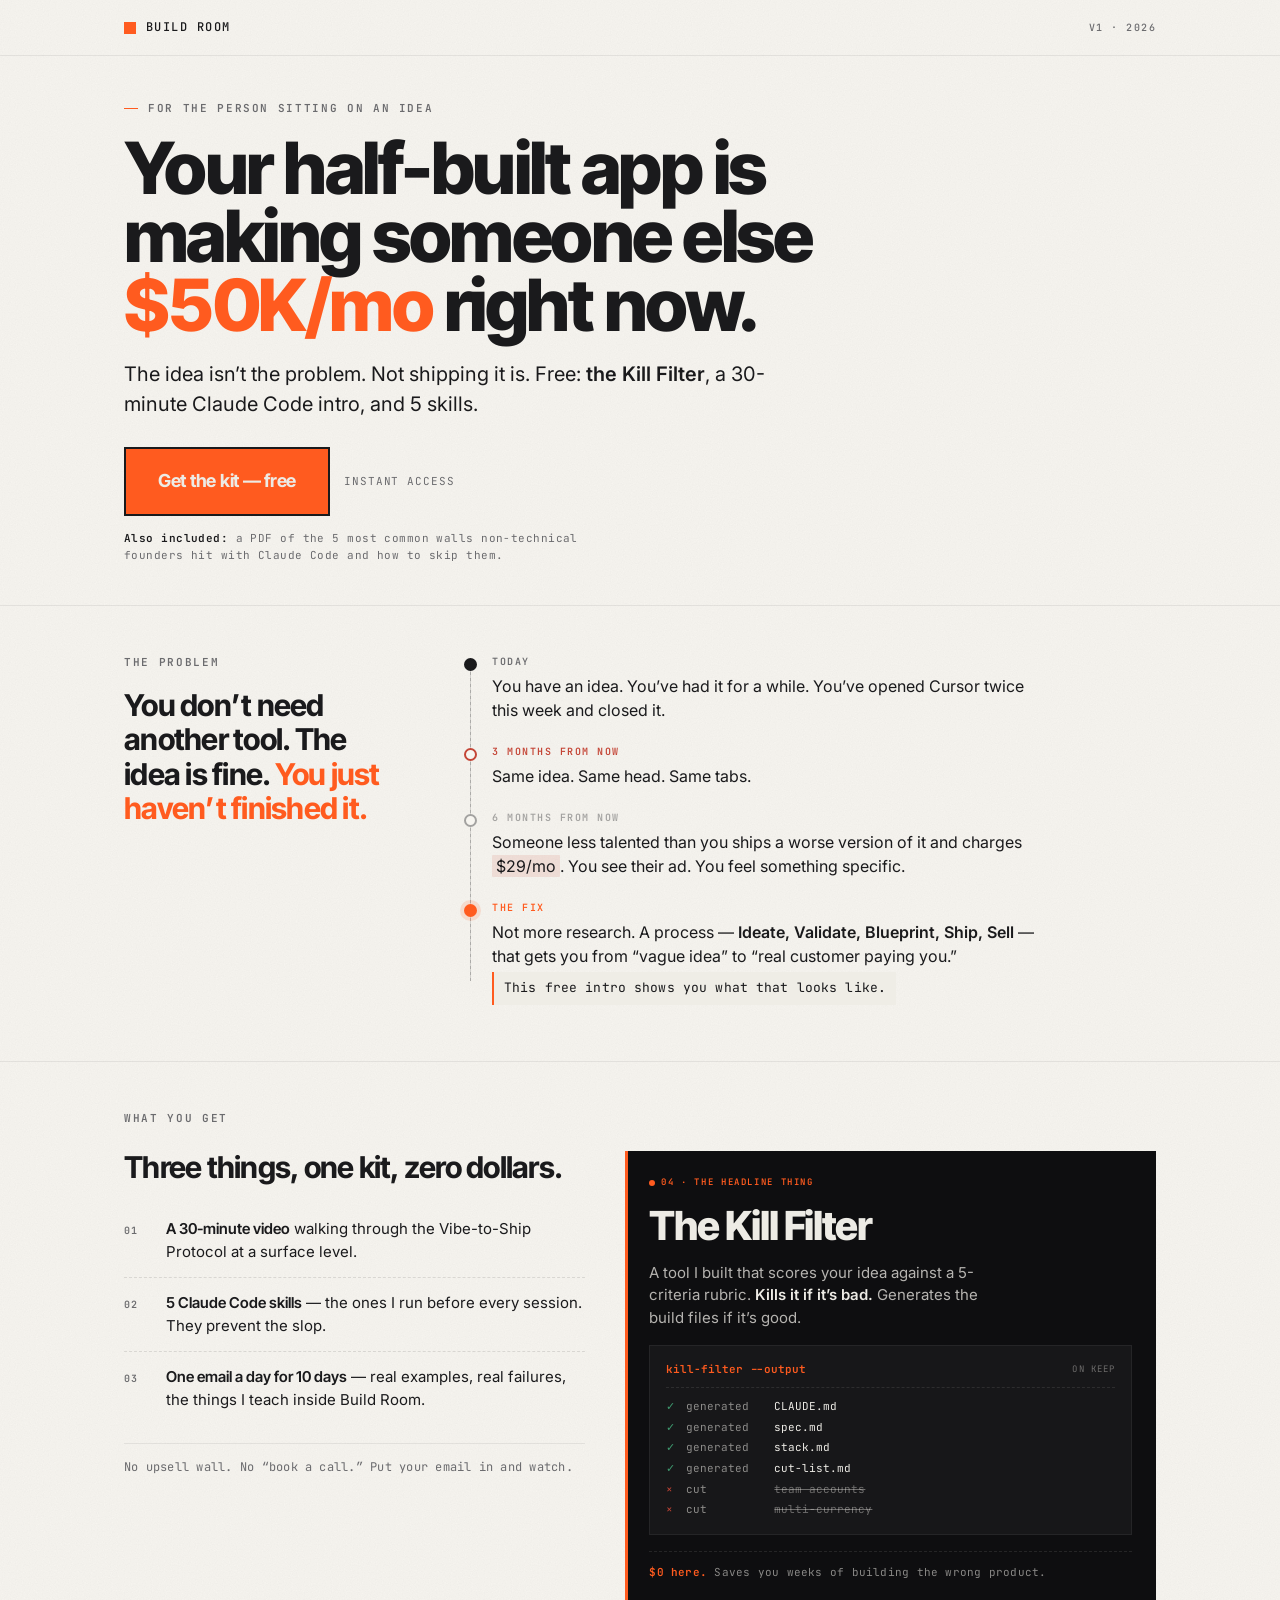
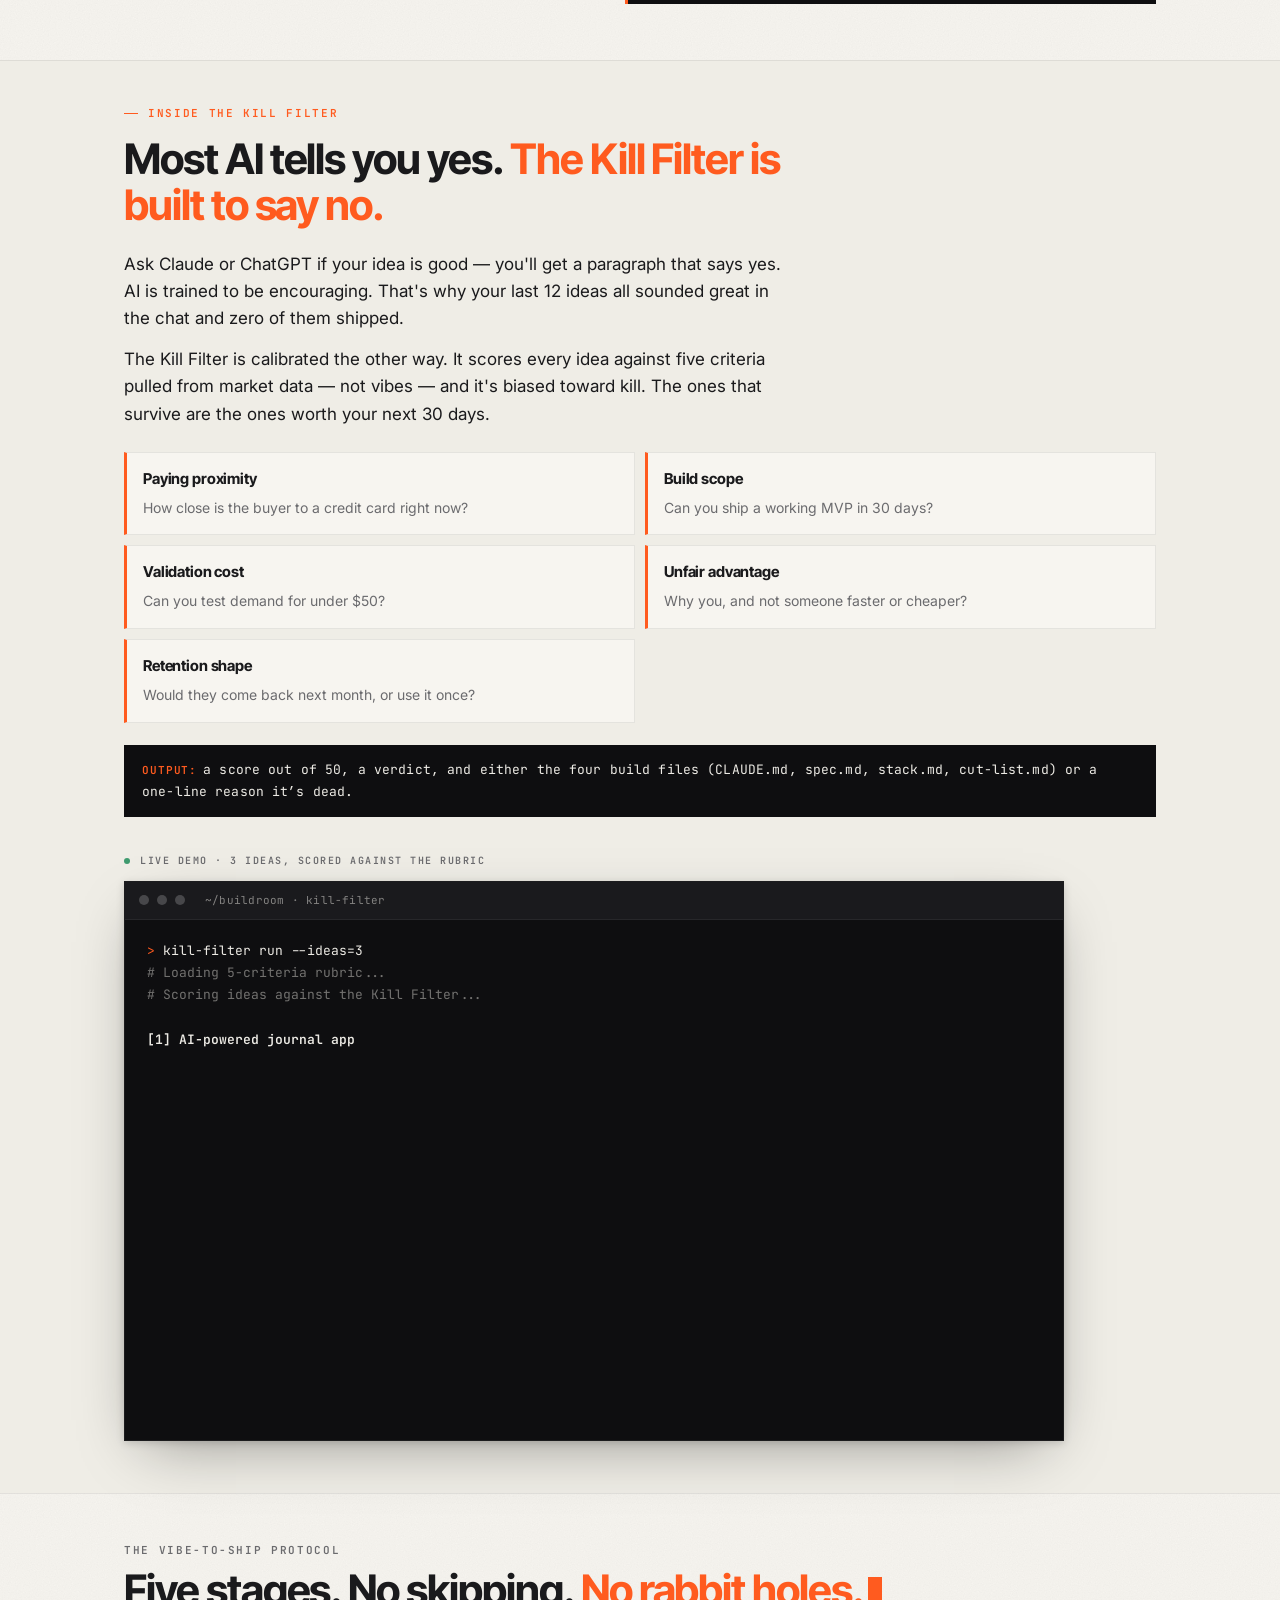
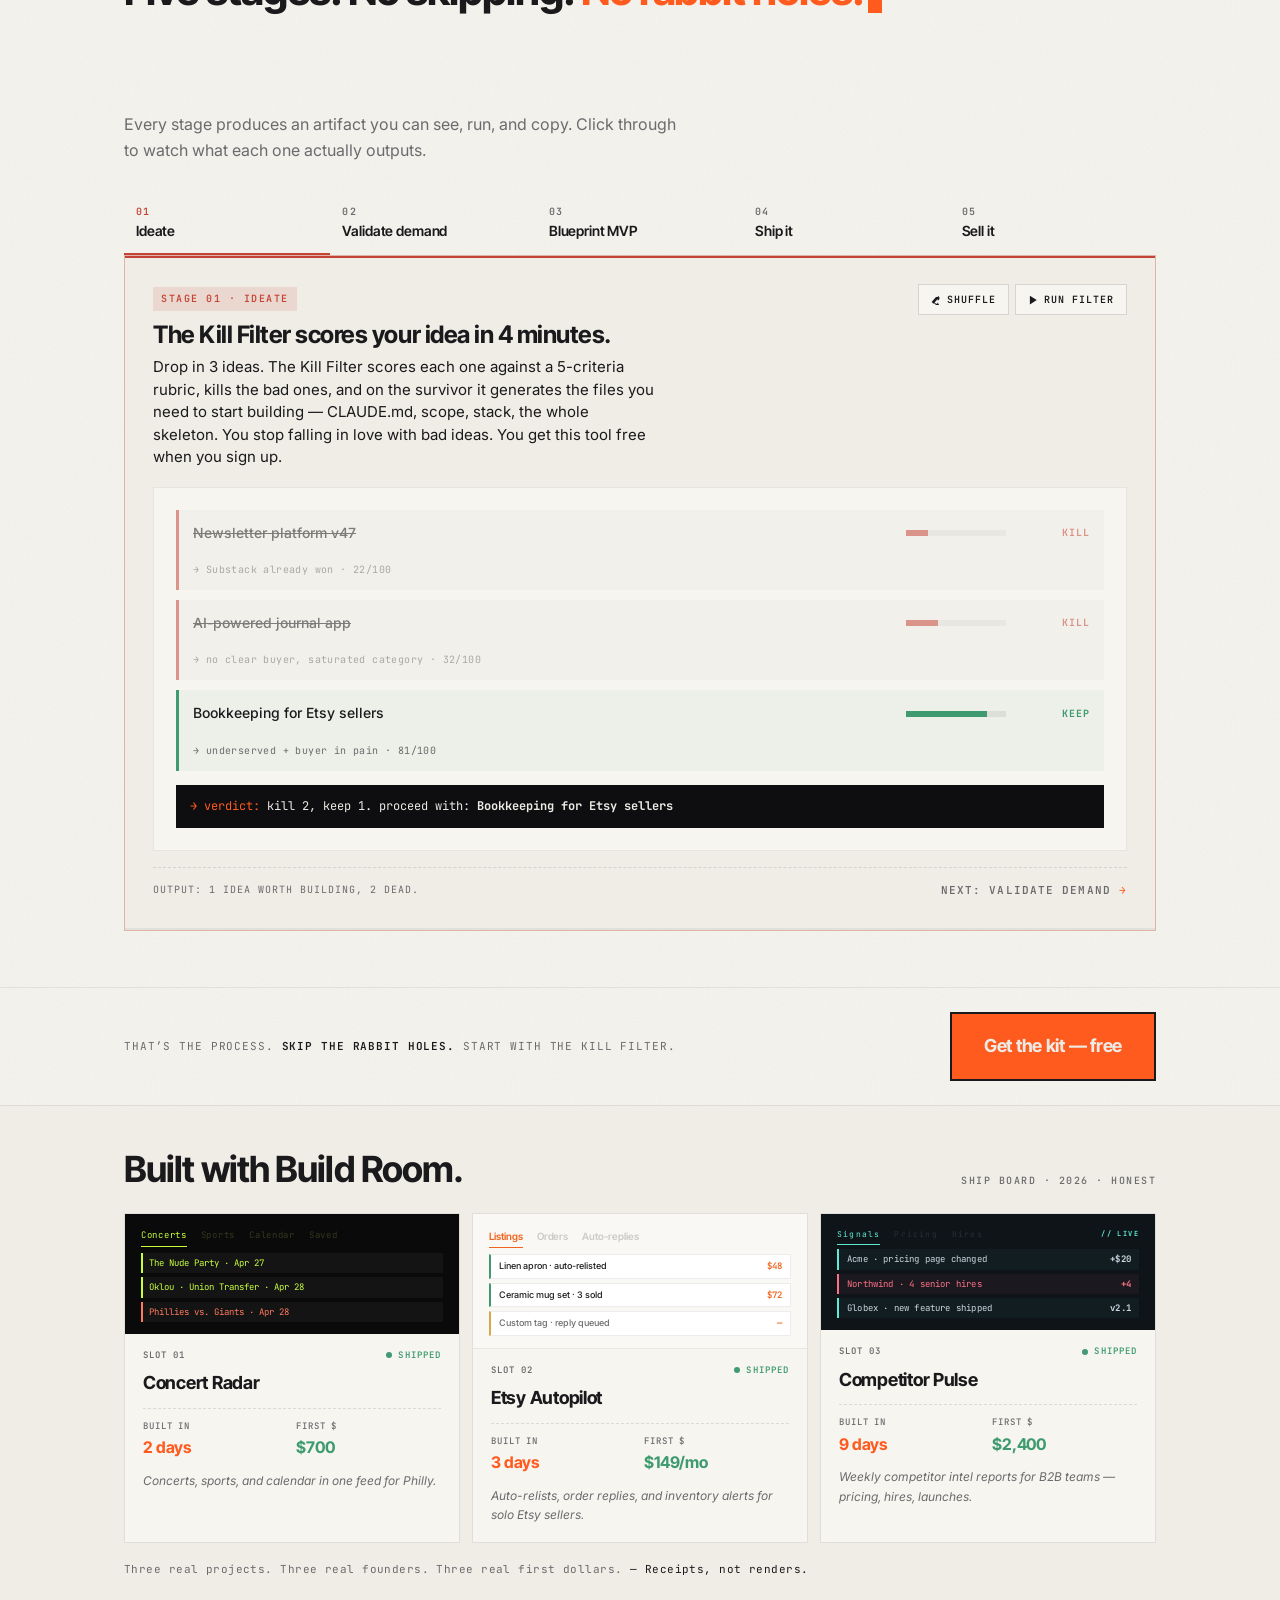
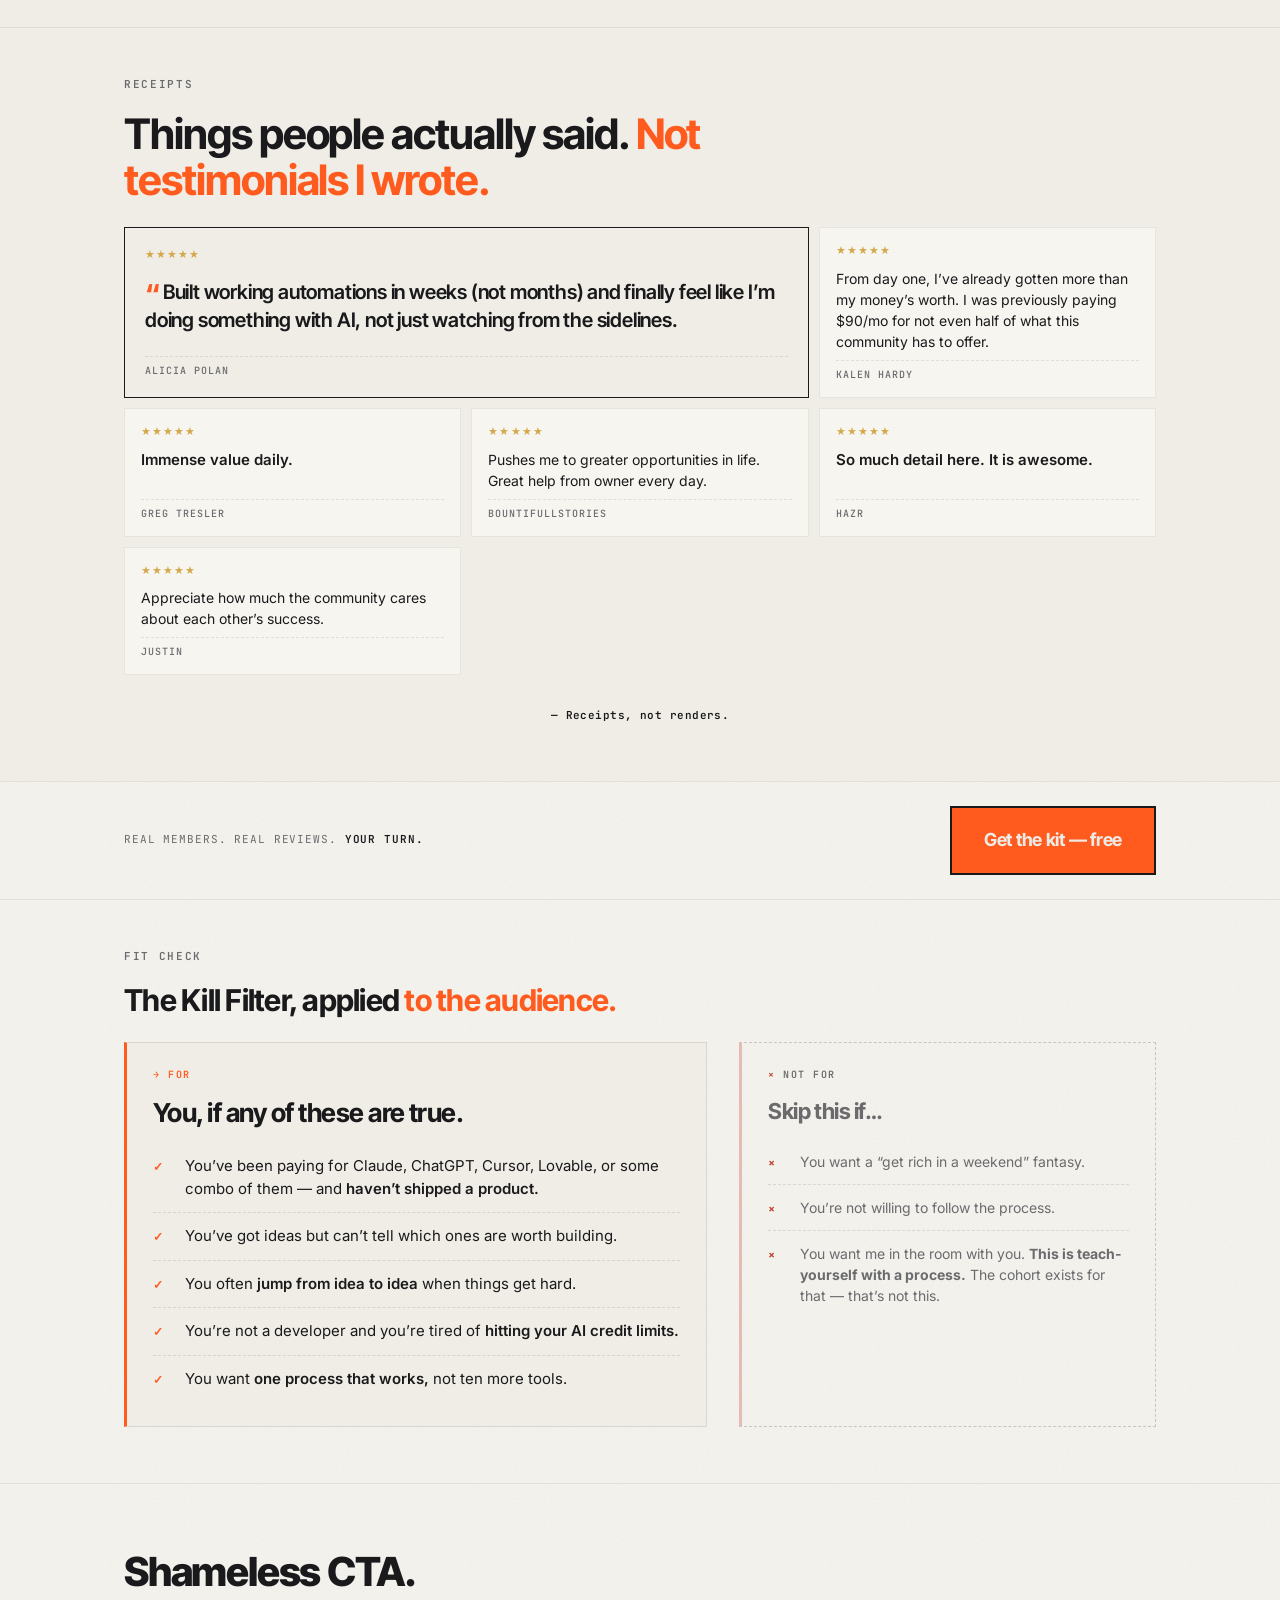
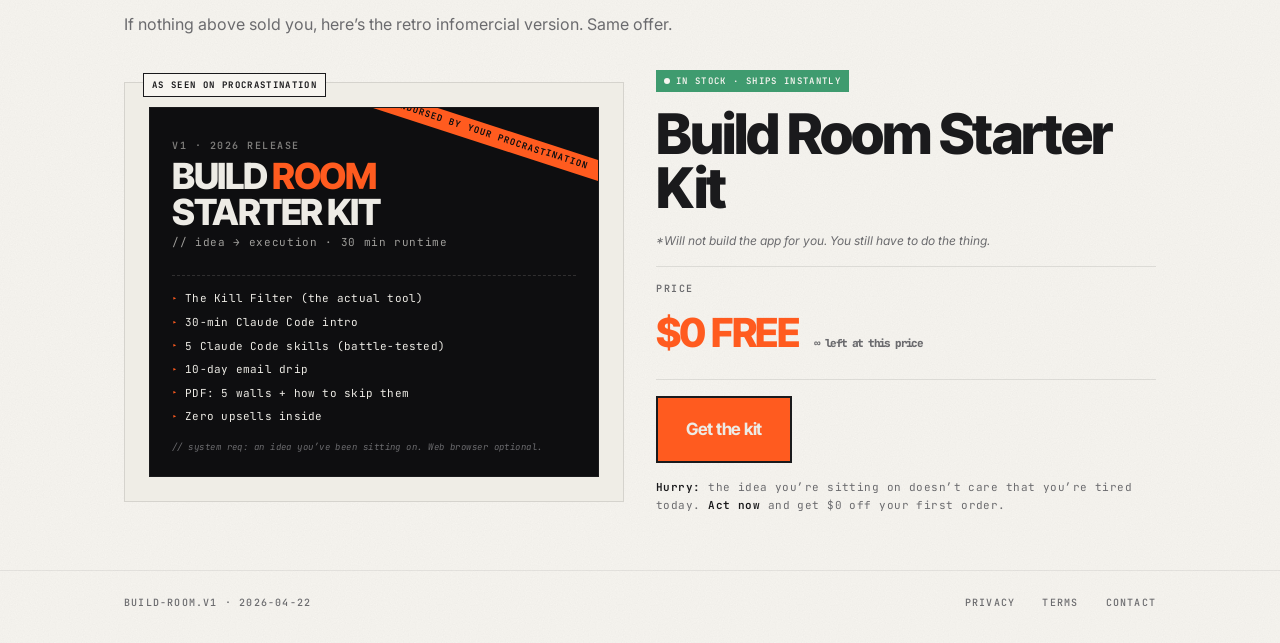
==== commit bc543725: "Bump Receipts section subheader to match Kill Filter headline size" ====
--- a/index.html
+++ b/index.html
@@ -3286,7 +3286,7 @@
 <section class="receipts-section">
   <div class="container">
     <h2 class="section-label">Receipts</h2>
-    <p class="problem-lead" style="max-width: 32ch; margin-top: 8px;">
+    <p class="problem-lead" style="font-size: clamp(28px, 4vw, 42px); line-height: 1.1; max-width: 28ch; margin-top: 12px; margin-bottom: 24px;">
       Things people actually said. <span class="signal">Not testimonials I wrote.</span>
     </p>
 
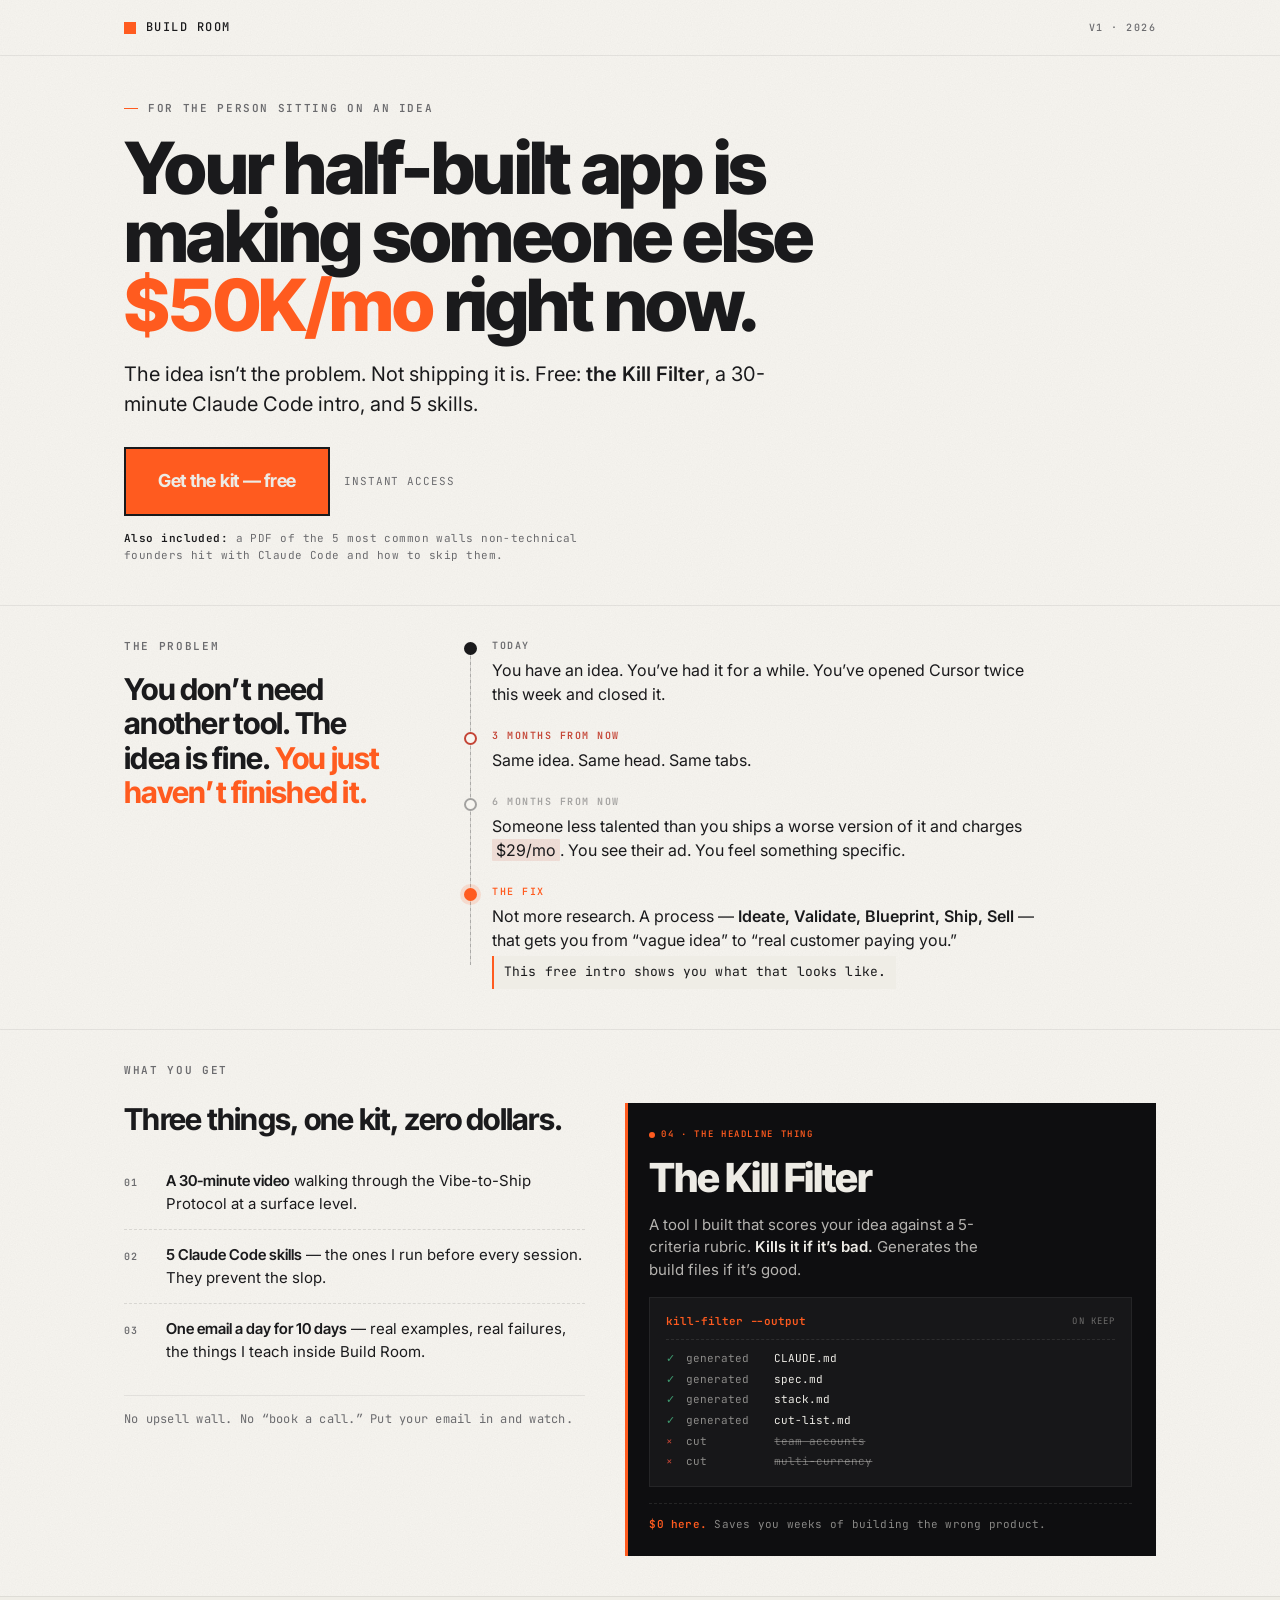
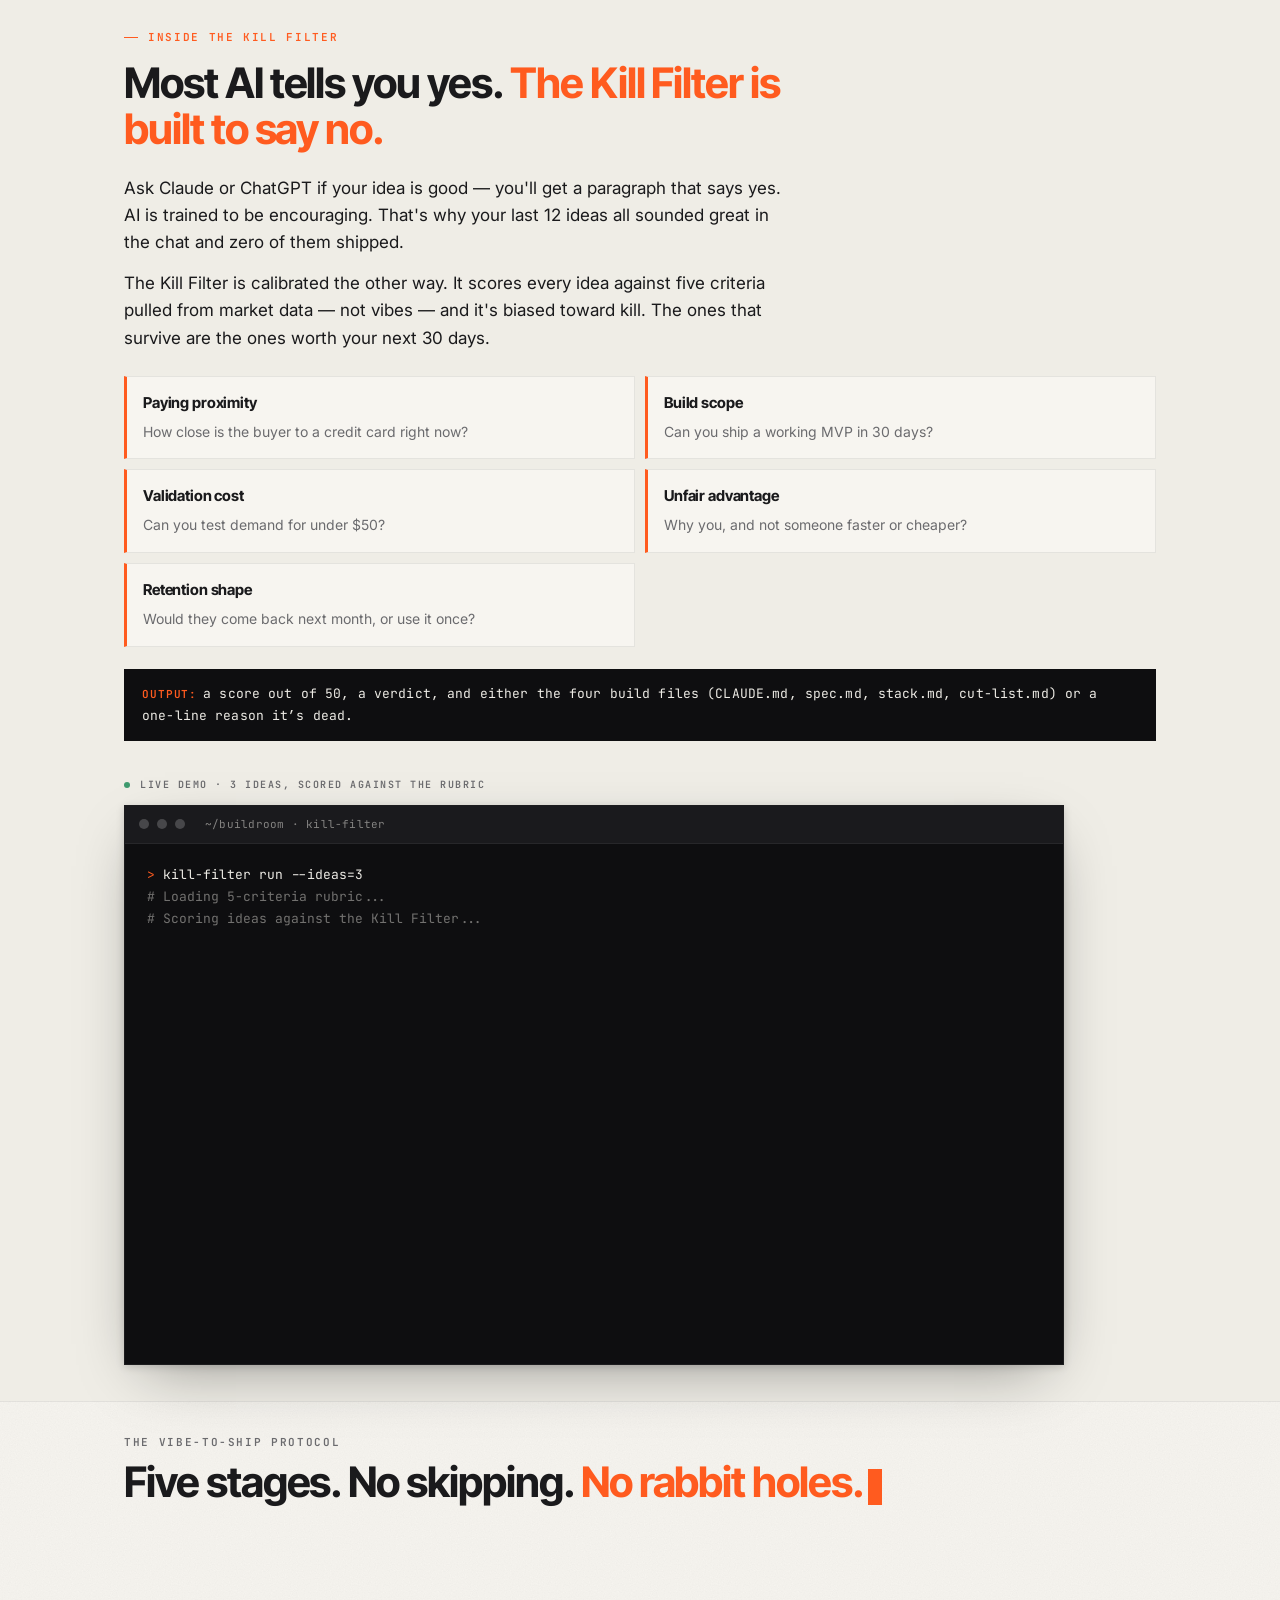
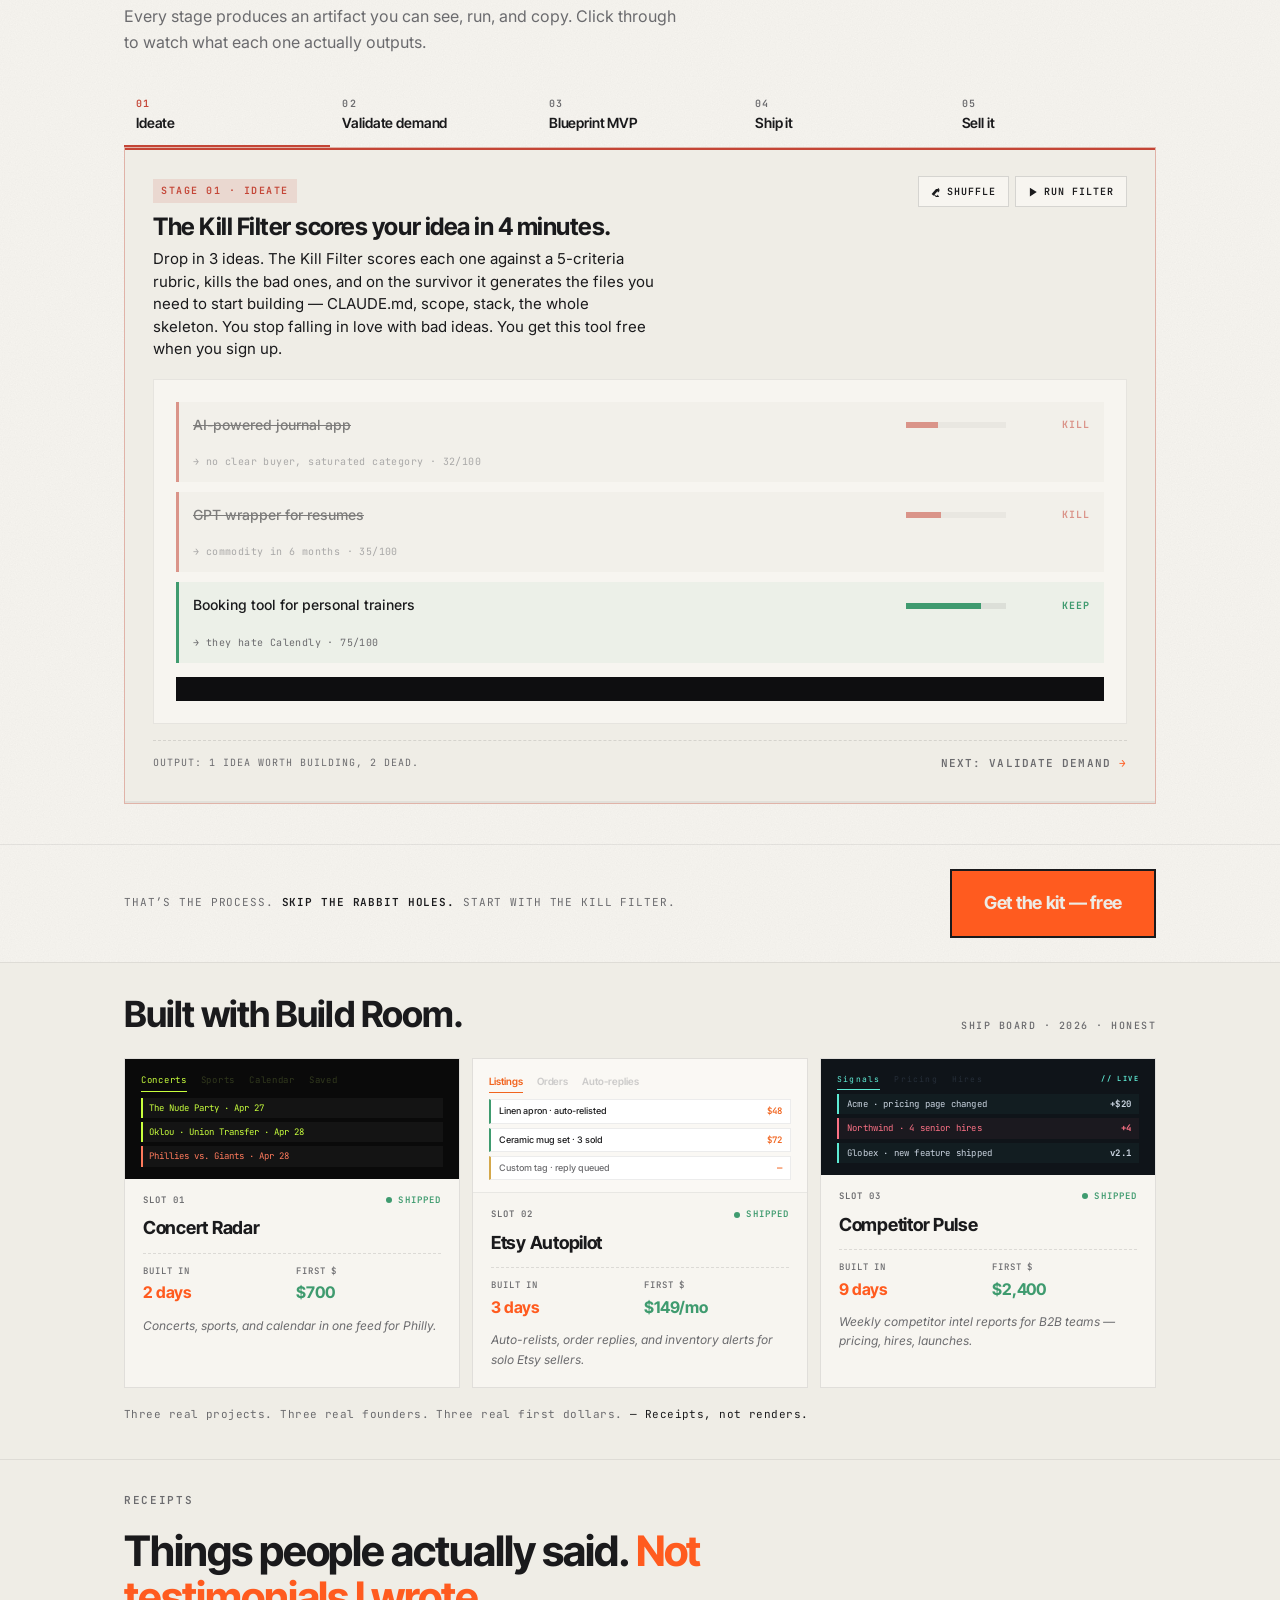
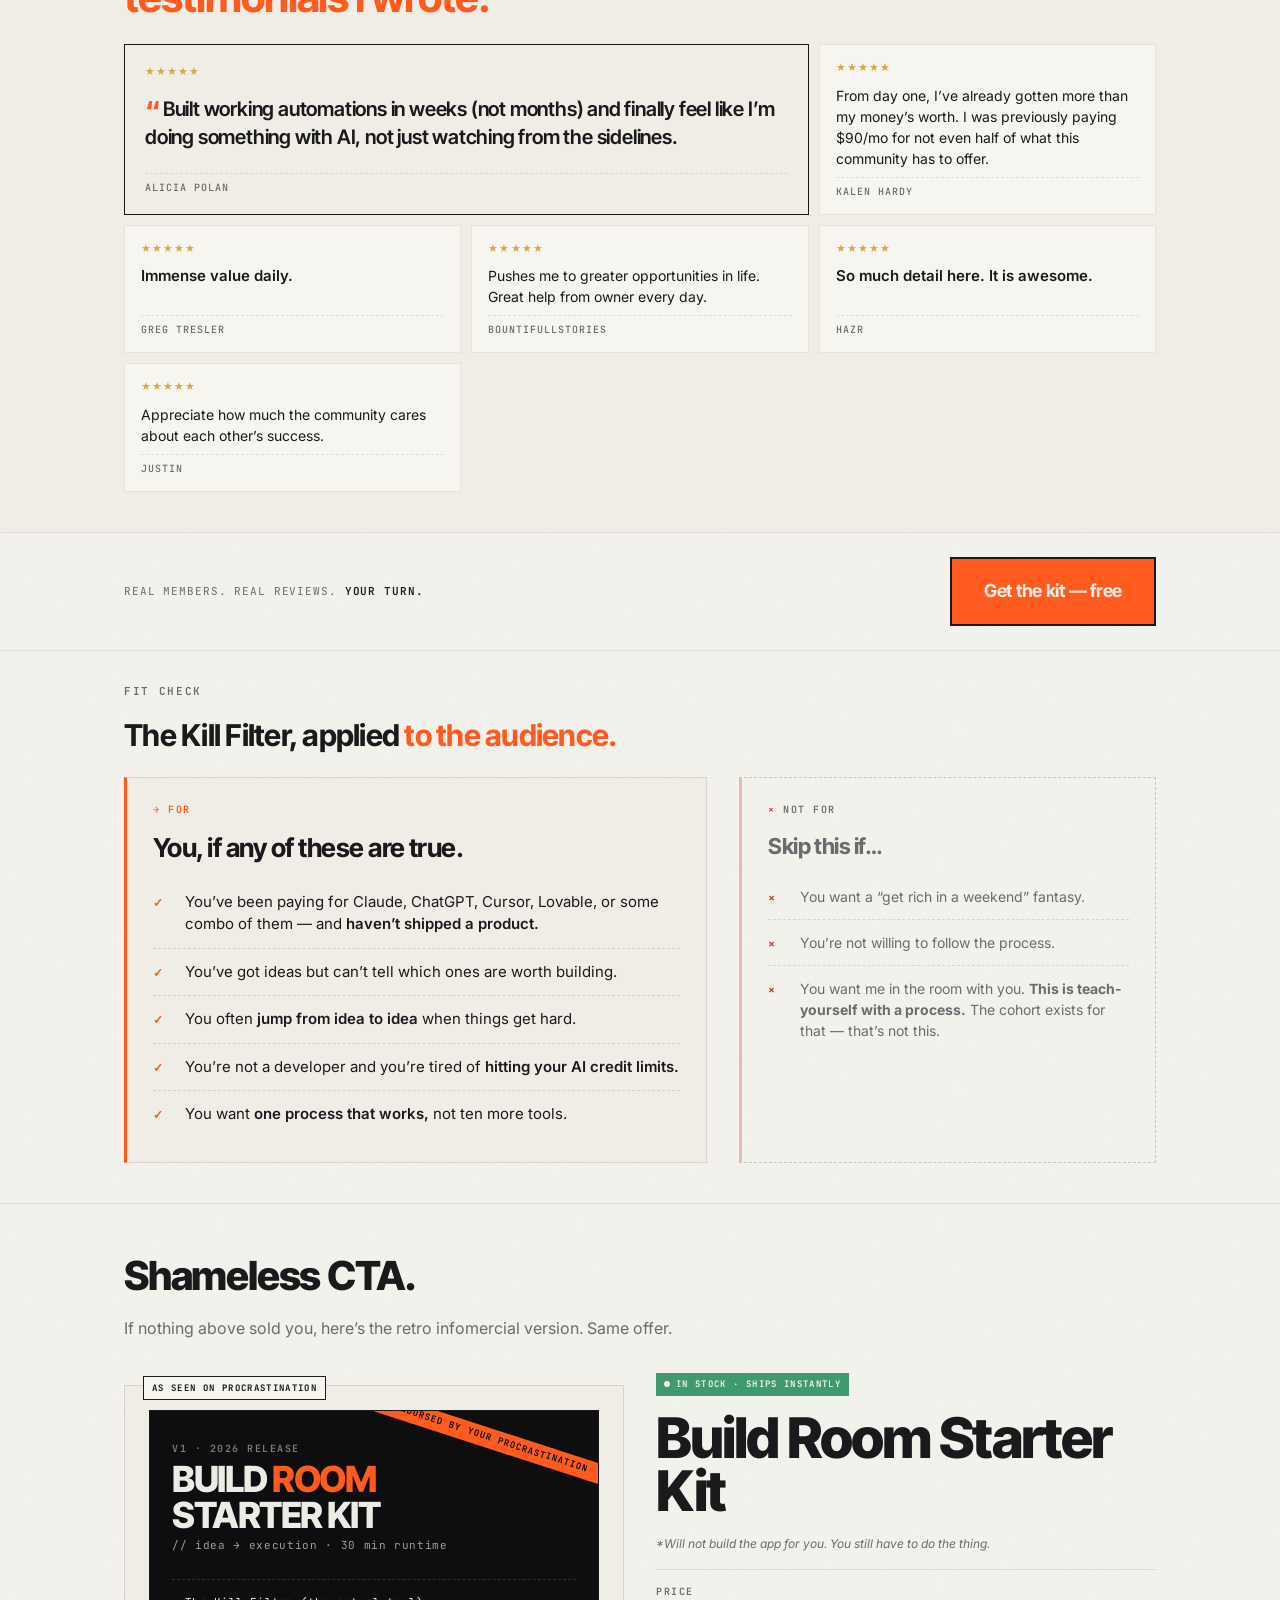
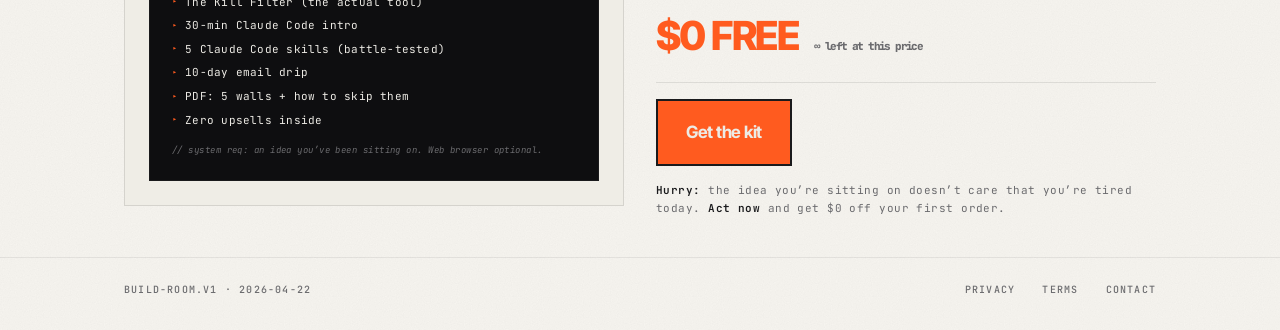
==== commit 5a674576: "Remove '— Receipts, not renders' tag + tighten section padding ~28%" ====
--- a/index.html
+++ b/index.html
@@ -456,7 +456,7 @@
    KILL FILTER EXPLAINER — between hero and funnel console
    ======================================================== */
 .kill-filter-section {
-  padding: 44px 0 52px;
+  padding: 32px 0 36px;
   border-top: 1px solid rgba(26,26,28,0.08);
   background: var(--paper-tape);
 }
@@ -550,7 +550,7 @@
    FUNNEL CONSOLE — the main upgrade
    ======================================================== */
 .console-section {
-  padding: 48px 0 56px;
+  padding: 32px 0 40px;
   border-top: 1px solid rgba(26,26,28,0.08);
 }
 .console-header {
@@ -1249,7 +1249,7 @@
    PROBLEM TIMELINE — vertical timeline of "the next 6 months"
    ======================================================== */
 .problem-section {
-  padding: 48px 0 56px;
+  padding: 32px 0 40px;
   border-top: 1px solid rgba(26,26,28,0.08);
 }
 .problem-grid {
@@ -1403,7 +1403,7 @@
    KIT — asymmetric "What you get" with Kill Filter as hero
    ======================================================== */
 .kit-section {
-  padding: 48px 0 56px;
+  padding: 32px 0 40px;
   border-top: 1px solid rgba(26,26,28,0.08);
 }
 .kit-grid {
@@ -1601,7 +1601,7 @@
    SHIP BOARD — "Built with Build Room"
    ======================================================== */
 .ship-board {
-  padding: 44px 0 48px;
+  padding: 32px 0 36px;
   border-top: 1px solid rgba(26,26,28,0.08);
   background: var(--paper-tape);
 }
@@ -1908,7 +1908,7 @@
    RECEIPTS SECTION — actual paper receipts
    ======================================================== */
 .receipts-section {
-  padding: 48px 0 56px;
+  padding: 32px 0 40px;
   border-top: 1px solid rgba(26,26,28,0.08);
   background: var(--paper-tape);
   position: relative;
@@ -2232,7 +2232,7 @@
    FIT — Who this is / isn't for, asymmetric
    ======================================================== */
 .fit-section {
-  padding: 48px 0 56px;
+  padding: 32px 0 40px;
   border-top: 1px solid rgba(26,26,28,0.08);
 }
 
@@ -2350,7 +2350,7 @@
    SHAMELESS CTA — retro starter kit
    ======================================================== */
 .shameless {
-  padding: 56px 0;
+  padding: 40px 0;
   border-top: 1px solid rgba(26,26,28,0.08);
 }
 .shameless-eyebrow {
@@ -3329,10 +3329,6 @@
       </div>
 
     </div>
-
-    <p class="receipts-tag-line">
-      <strong>&mdash; Receipts, not renders.</strong>
-    </p>
   </div>
 </section>
 
